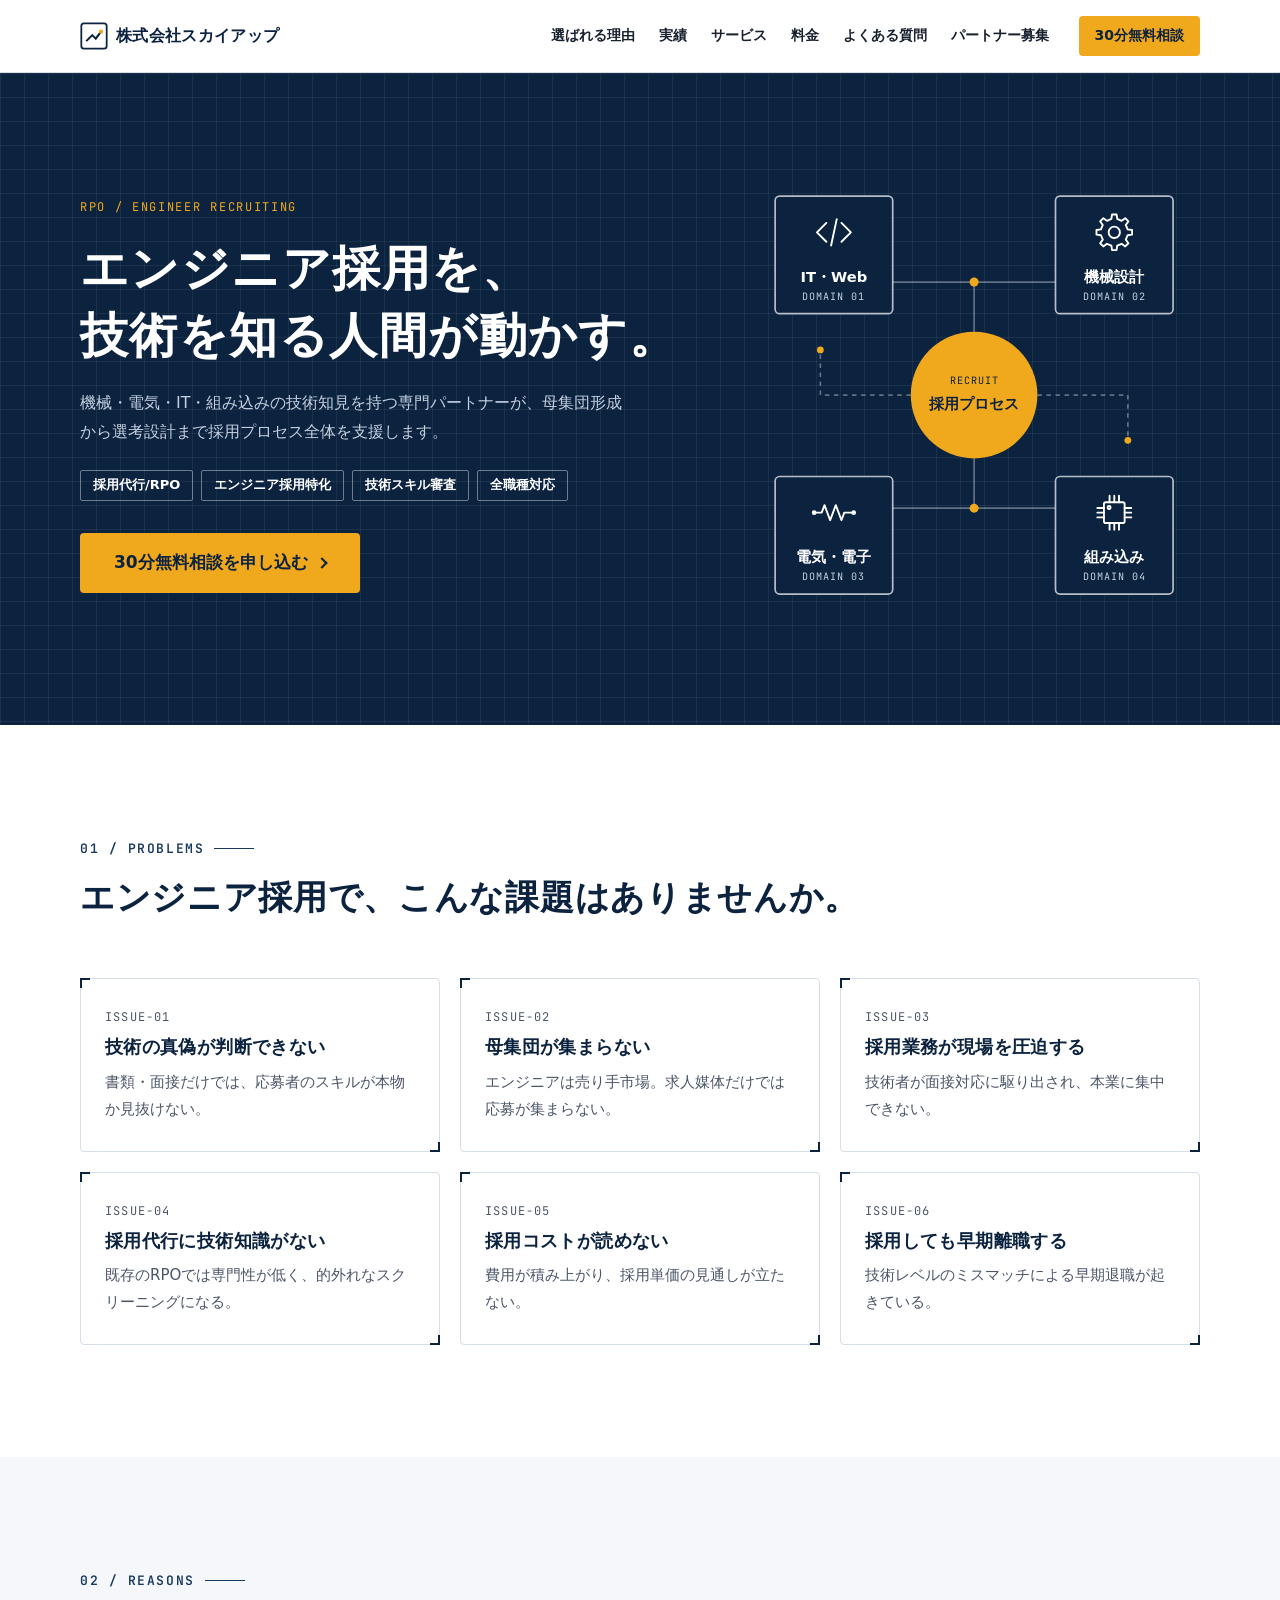
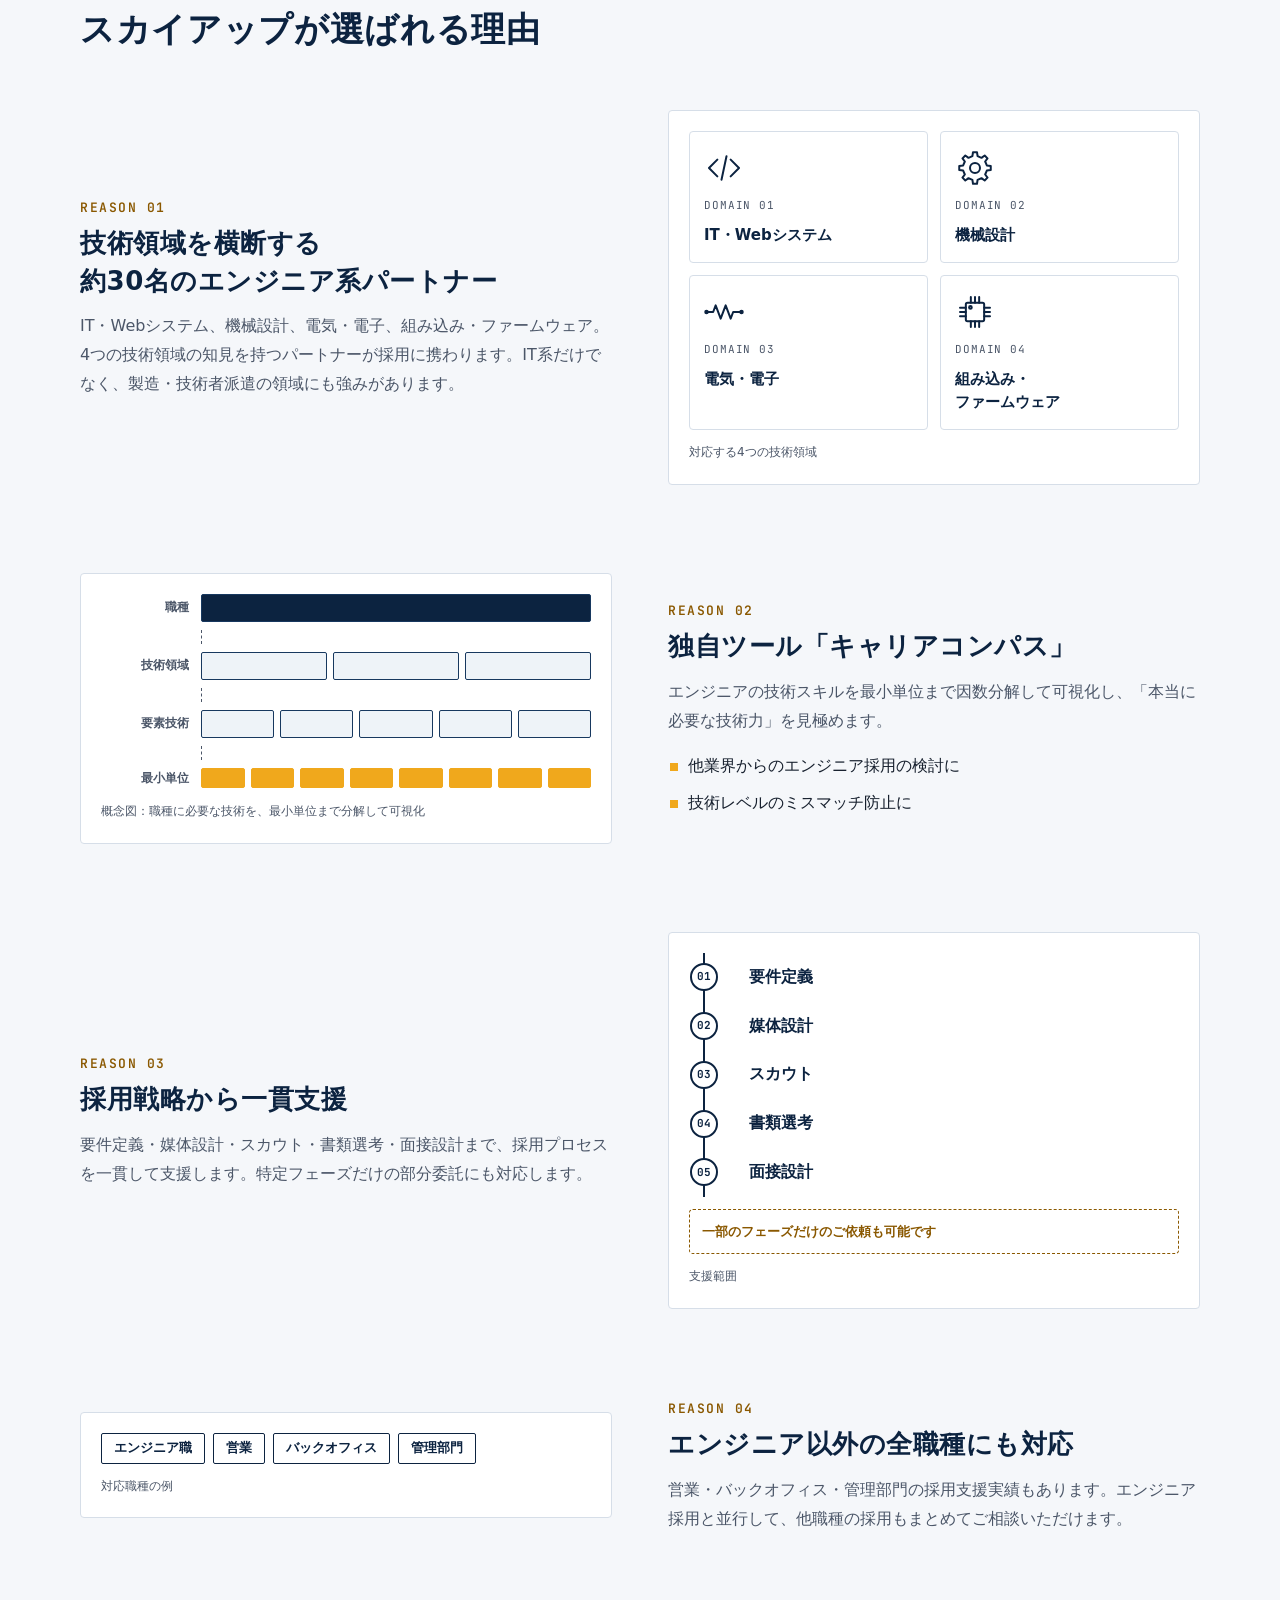
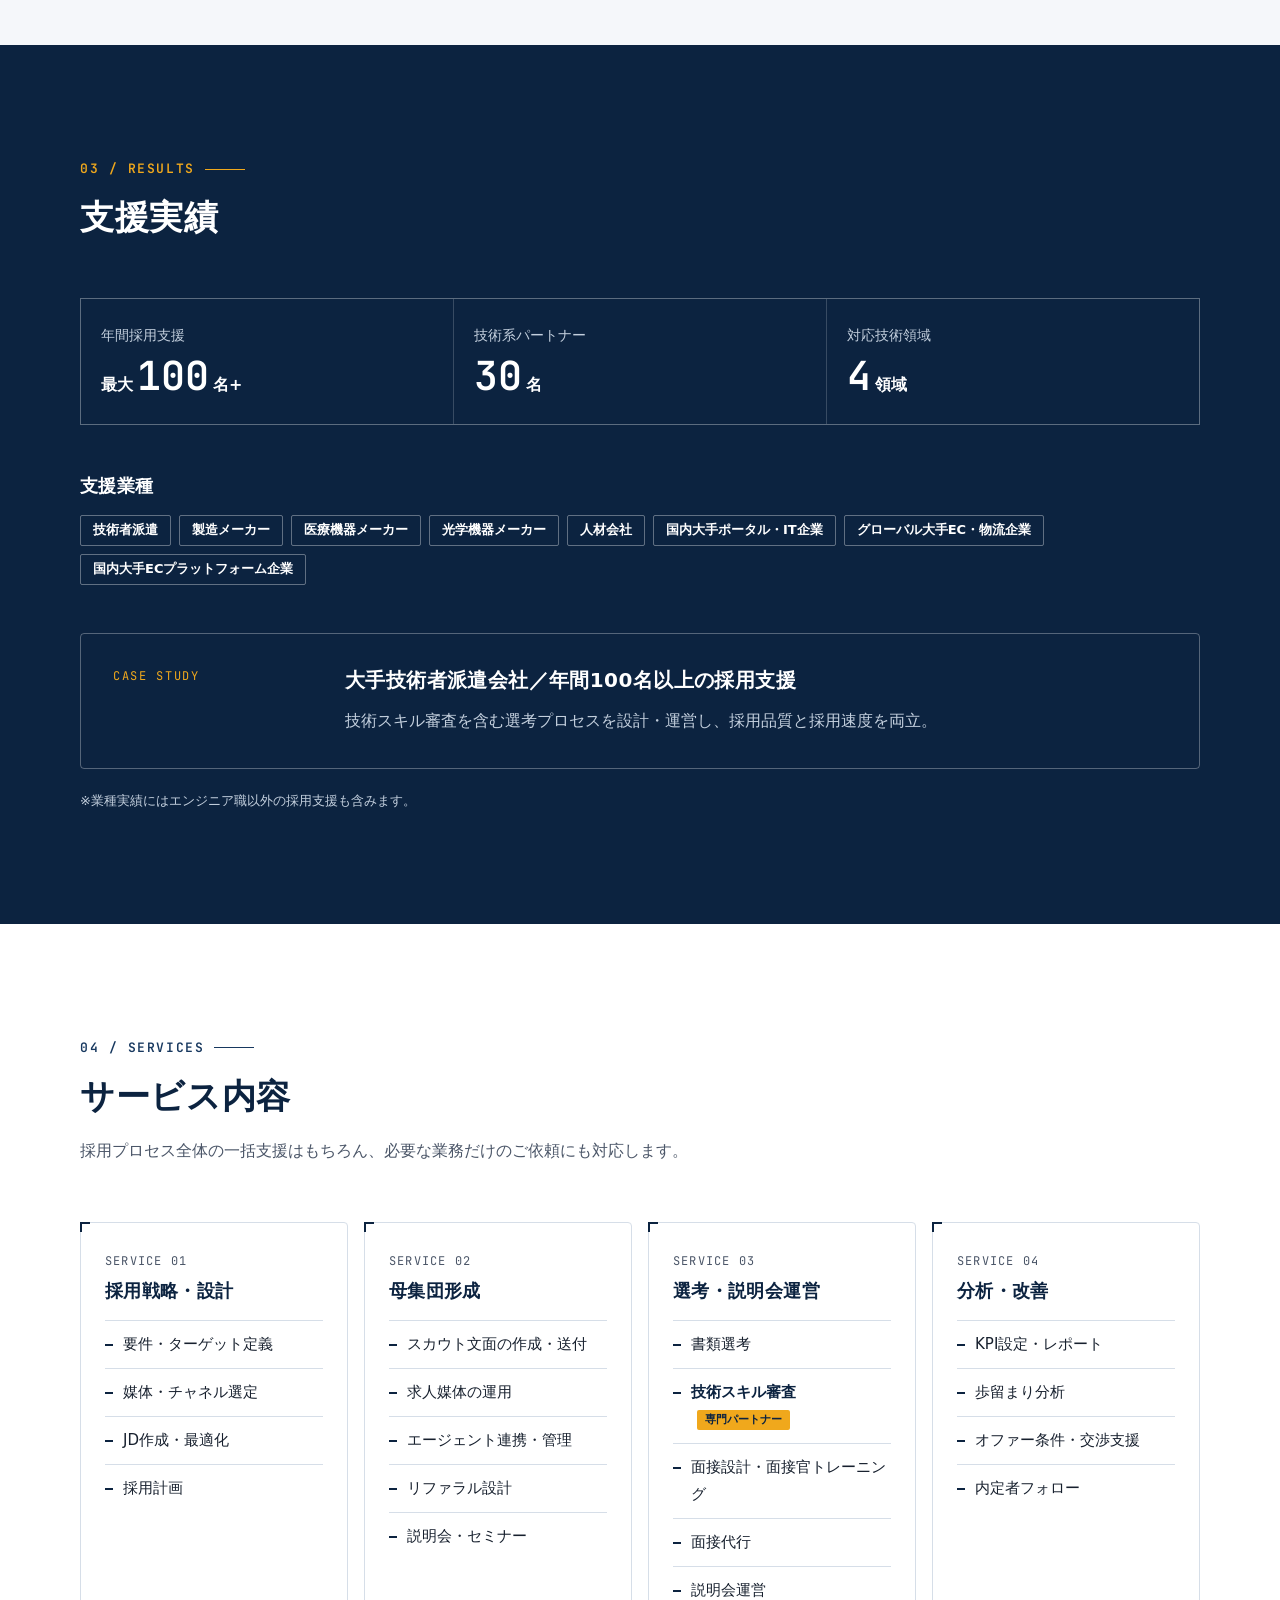
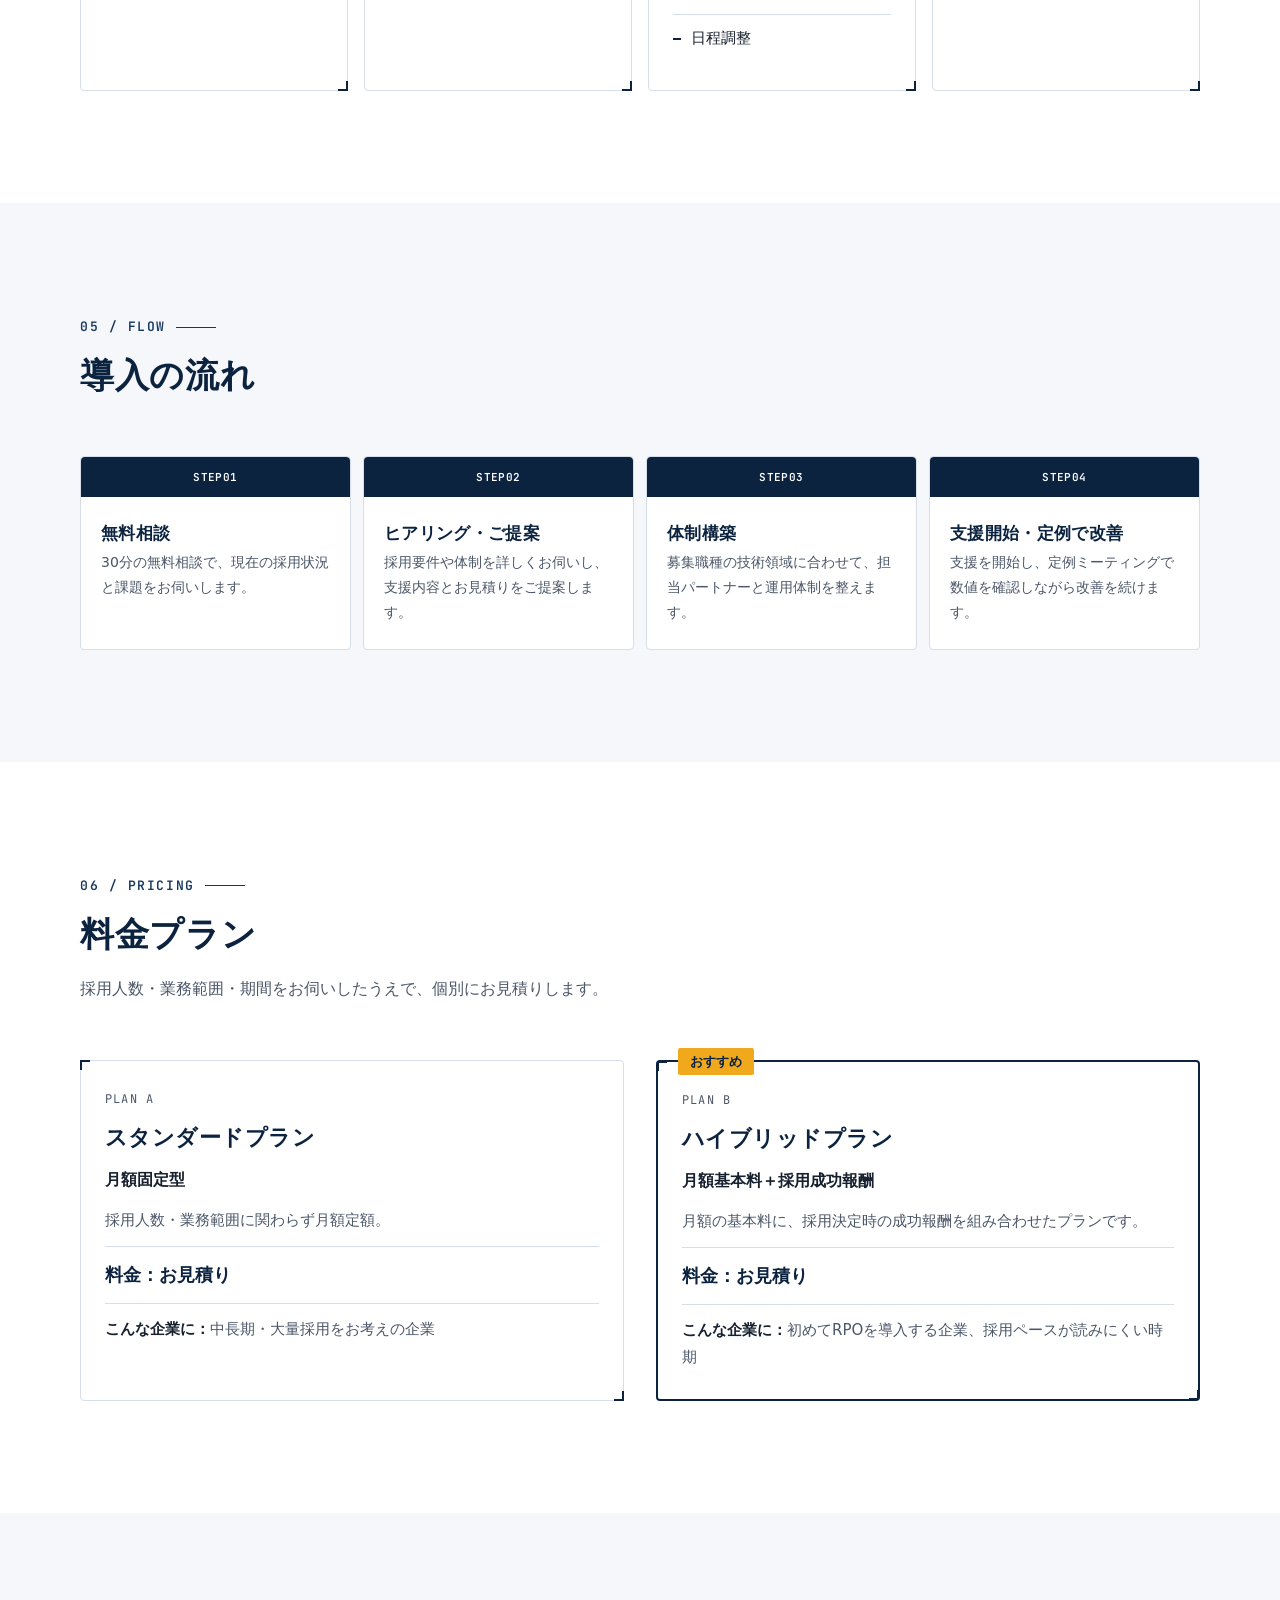
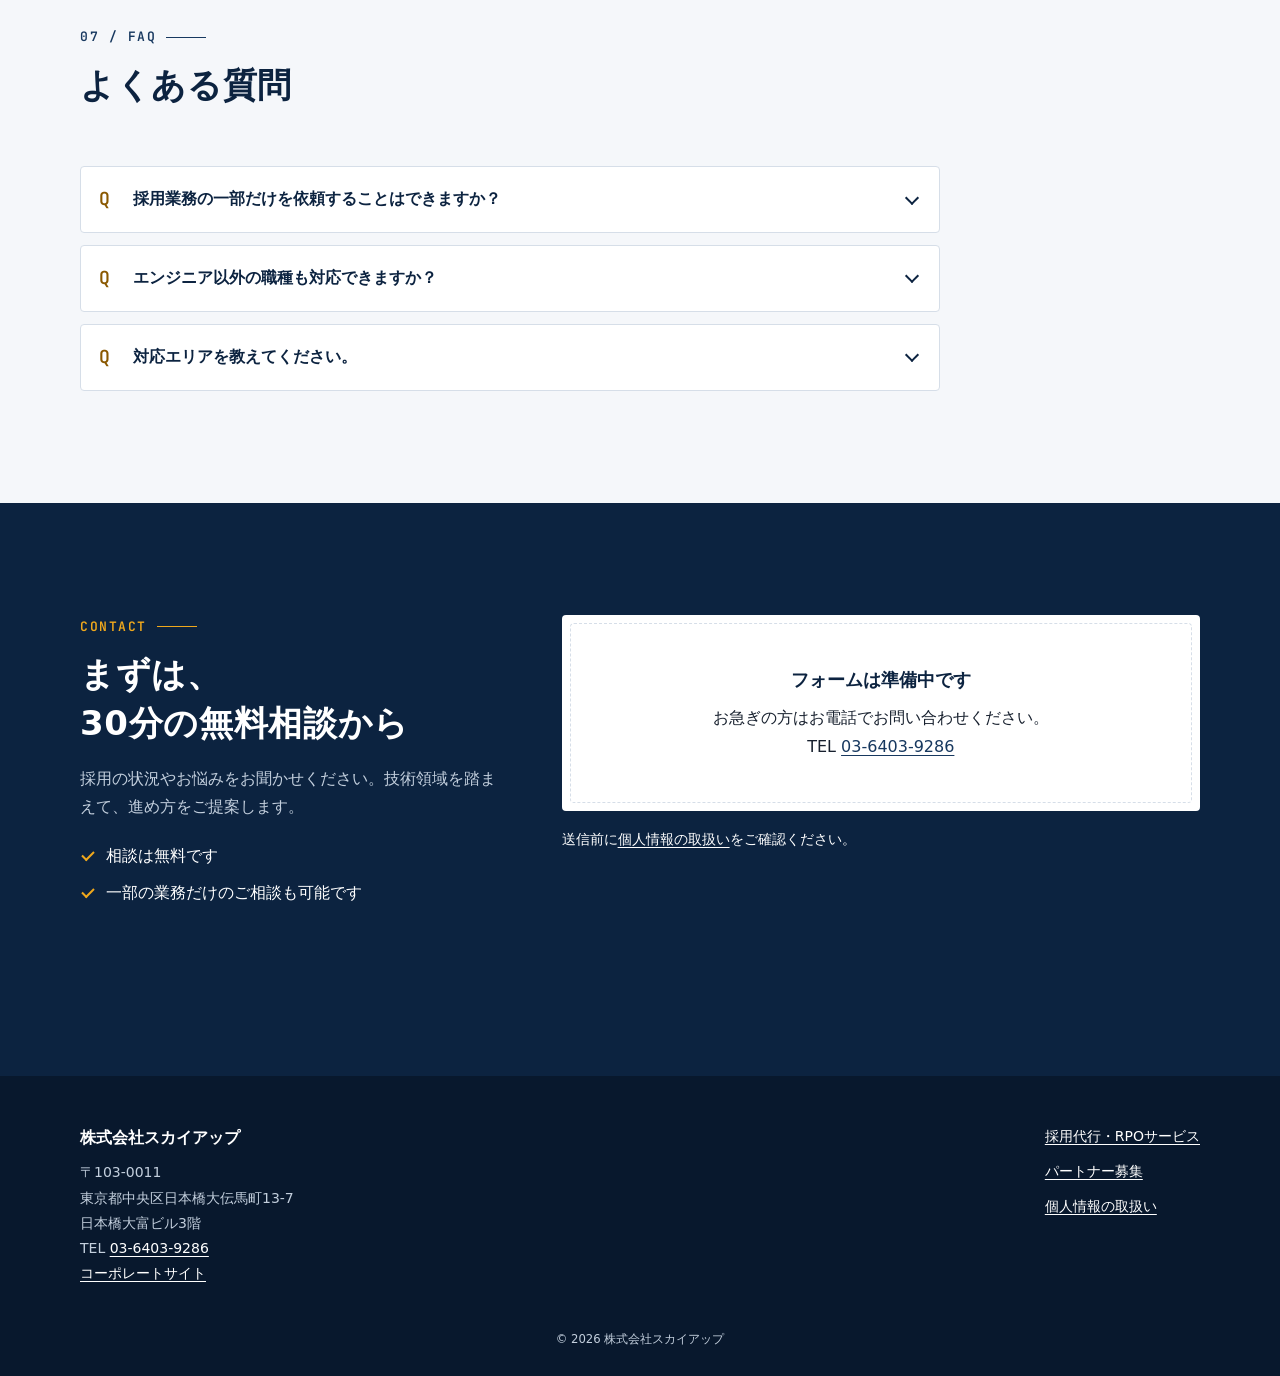
==== index.html @ 104afb06 "Apply revised FAQ and partner terms; hide project examples until approved Co-Authored-By: Claude Opu" ====
<!doctype html>
<html lang="ja">
<head>
  <meta charset="utf-8">
  <meta name="viewport" content="width=device-width, initial-scale=1">
  <title>エンジニア採用の採用代行・RPO｜株式会社スカイアップ</title>
  <meta name="description" content="機械・電気・IT・組み込みの技術知見を持つ専門パートナーが、母集団形成から選考設計まで採用プロセス全体を支援する採用代行（RPO）サービス。技術スキル審査に対応。30分の無料相談受付中。">
  <!-- TODO: 公開URL確定後、canonical と og:url / og:image のドメインを差し替え【要記入】 -->
  <link rel="canonical" href="https://lp.skyupinc.com/">
  <meta property="og:type" content="website">
  <meta property="og:locale" content="ja_JP">
  <meta property="og:site_name" content="株式会社スカイアップ">
  <meta property="og:title" content="エンジニア採用を、技術を知る人間が動かす。｜株式会社スカイアップ">
  <meta property="og:description" content="技術知見を持つ専門パートナーが、母集団形成から選考設計まで採用プロセス全体を支援します。">
  <meta property="og:url" content="https://lp.skyupinc.com/">
  <meta property="og:image" content="https://lp.skyupinc.com/assets/img/ogp.png"><!-- TODO: 仮画像。本番用OGP画像(1200×630)に差し替え -->
  <meta name="twitter:card" content="summary_large_image">
  <meta name="theme-color" content="#0c2340">
  <link rel="icon" href="assets/img/favicon.svg" type="image/svg+xml">
  <link rel="icon" href="assets/img/favicon-32.png" sizes="32x32" type="image/png">
  <link rel="apple-touch-icon" href="assets/img/apple-touch-icon.png">
  <!-- 外部フォントはこの1つのみ（英数字・数字表示用。日本語は端末標準フォント） -->
  <link rel="preconnect" href="https://fonts.googleapis.com">
  <link rel="preconnect" href="https://fonts.gstatic.com" crossorigin>
  <link rel="stylesheet" href="https://fonts.googleapis.com/css2?family=JetBrains+Mono:wght@400;600&display=swap">
  <link rel="stylesheet" href="assets/css/style.css">
  <script src="config.js" defer></script>
  <script src="assets/js/site.js" defer></script>
</head>
<body data-page="index">
  <a class="skip-link" href="#main">本文へスキップ</a>

  <!-- 技術4領域のアイコン定義（ページ内で <use href="#ic-xxx"> で再利用） -->
  <svg width="0" height="0" style="position:absolute" aria-hidden="true" focusable="false">
    <symbol id="ic-it" viewBox="0 0 48 48"><path d="M16 14 L6 24 L16 34 M32 14 L42 24 L32 34 M27 10 L21 38"/></symbol>
    <symbol id="ic-mech" viewBox="0 0 48 48"><path d="M38.2 20.9 L42.9 21.6 L42.9 26.4 L38.2 27.1 L36.2 31.8 L39.0 35.6 L35.6 39.0 L31.8 36.2 L27.1 38.2 L26.4 42.9 L21.6 42.9 L20.9 38.2 L16.2 36.2 L12.4 39.0 L9.0 35.6 L11.8 31.8 L9.8 27.1 L5.1 26.4 L5.1 21.6 L9.8 20.9 L11.8 16.2 L9.0 12.4 L12.4 9.0 L16.2 11.8 L20.9 9.8 L21.6 5.1 L26.4 5.1 L27.1 9.8 L31.8 11.8 L35.6 9.0 L39.0 12.4 L36.2 16.2Z"/><circle cx="24" cy="24" r="6"/></symbol>
    <symbol id="ic-elec" viewBox="0 0 48 48"><path d="M3 24 H11 L14 16 L20 32 L26 16 L32 32 L35 24 H45"/><circle cx="3" cy="24" r="1.5"/><circle cx="45" cy="24" r="1.5"/></symbol>
    <symbol id="ic-emb" viewBox="0 0 48 48"><rect x="13" y="13" width="22" height="22" rx="2"/><circle cx="18.5" cy="18.5" r="1.6"/><path d="M19 13 V6 M24 13 V6 M29 13 V6 M19 35 V42 M24 35 V42 M29 35 V42 M13 19 H6 M13 24 H6 M13 29 H6 M35 19 H42 M35 24 H42 M35 29 H42"/></symbol>
  </svg>

  <header class="site-header" id="site-header">
    <noscript><div class="header-inner"><a class="brand" href="index.html">株式会社スカイアップ</a></div></noscript>
  </header>

  <main id="main">

    <!-- ===================== 1. ファーストビュー ===================== -->
    <section class="hero" aria-labelledby="hero-title">
      <div class="container hero-inner">
        <div class="hero-body">
          <p class="hero-label">RPO / ENGINEER RECRUITING</p>
          <h1 class="hero-title" id="hero-title"><span class="kw">エンジニア採用を、</span><span class="kw">技術を知る人間が</span><span class="kw">動かす。</span></h1>
          <p class="hero-lead">機械・電気・IT・組み込みの技術知見を持つ専門パートナーが、母集団形成から選考設計まで採用プロセス全体を支援します。</p>
          <ul class="tags" aria-label="サービスの特徴">
            <li class="tag">採用代行/RPO</li>
            <li class="tag">エンジニア採用特化</li>
            <li class="tag">技術スキル審査</li>
            <li class="tag">全職種対応</li>
          </ul>
          <div class="hero-cta">
            <a class="btn btn-accent btn-lg btn-arrow" href="#contact" data-cta="hero">30分無料相談を申し込む</a>
          </div>
        </div>

        <div class="hero-visual">
          <svg viewBox="0 0 400 400" role="img" aria-labelledby="hero-dg-title">
            <title id="hero-dg-title">IT・Web、機械設計、電気・電子、組み込みの4つの技術領域が、中心の採用プロセスにつながる図</title>
            <!-- 配線 -->
            <path class="dg-trace" d="M200 144 V100 H128 M200 100 H272 M200 256 V300 H128 M200 300 H272"/>
            <path class="dg-trace" d="M144 200 H64 V160 M256 200 H336 V240" stroke-dasharray="4 4"/>
            <circle class="dg-via" cx="200" cy="100" r="4"/>
            <circle class="dg-via" cx="200" cy="300" r="4"/>
            <circle class="dg-via" cx="64" cy="160" r="3"/>
            <circle class="dg-via" cx="336" cy="240" r="3"/>
            <!-- 中央 -->
            <circle class="dg-core" cx="200" cy="200" r="56"/>
            <text class="dg-sub" x="200" y="190" text-anchor="middle" style="fill:#0c2340">RECRUIT</text>
            <text class="dg-core-text" x="200" y="212" text-anchor="middle">採用プロセス</text>
            <!-- 4領域 -->
            <g>
              <rect class="dg-node" x="24" y="24" width="104" height="104" rx="4"/>
              <use href="#ic-it" class="dg-icon" x="56" y="36" width="40" height="40"/>
              <text class="dg-label" x="76" y="100" text-anchor="middle">IT・Web</text>
              <text class="dg-sub" x="76" y="116" text-anchor="middle">DOMAIN 01</text>
            </g>
            <g>
              <rect class="dg-node" x="272" y="24" width="104" height="104" rx="4"/>
              <use href="#ic-mech" class="dg-icon" x="304" y="36" width="40" height="40"/>
              <text class="dg-label" x="324" y="100" text-anchor="middle">機械設計</text>
              <text class="dg-sub" x="324" y="116" text-anchor="middle">DOMAIN 02</text>
            </g>
            <g>
              <rect class="dg-node" x="24" y="272" width="104" height="104" rx="4"/>
              <use href="#ic-elec" class="dg-icon" x="56" y="284" width="40" height="40"/>
              <text class="dg-label" x="76" y="348" text-anchor="middle">電気・電子</text>
              <text class="dg-sub" x="76" y="364" text-anchor="middle">DOMAIN 03</text>
            </g>
            <g>
              <rect class="dg-node" x="272" y="272" width="104" height="104" rx="4"/>
              <use href="#ic-emb" class="dg-icon" x="304" y="284" width="40" height="40"/>
              <text class="dg-label" x="324" y="348" text-anchor="middle">組み込み</text>
              <text class="dg-sub" x="324" y="364" text-anchor="middle">DOMAIN 04</text>
            </g>
          </svg>
        </div>
      </div>
    </section>

    <!-- ===================== 2. 課題 ===================== -->
    <section class="section problems" id="problems" aria-labelledby="problems-title">
      <div class="container">
        <div class="section-head">
          <p class="eyebrow">01 / PROBLEMS</p>
          <h2 class="section-title" id="problems-title"><span class="kw">エンジニア採用で、</span><span class="kw">こんな課題はありませんか。</span></h2>
        </div>
        <ul class="grid" role="list">
          <li class="card problem-card">
            <span class="card-id">ISSUE-01</span>
            <h3 class="card-title">技術の真偽が判断できない</h3>
            <p class="card-text">書類・面接だけでは、応募者のスキルが本物か見抜けない。</p>
          </li>
          <li class="card problem-card">
            <span class="card-id">ISSUE-02</span>
            <h3 class="card-title">母集団が集まらない</h3>
            <p class="card-text">エンジニアは売り手市場。求人媒体だけでは応募が集まらない。</p>
          </li>
          <li class="card problem-card">
            <span class="card-id">ISSUE-03</span>
            <h3 class="card-title">採用業務が現場を圧迫する</h3>
            <p class="card-text">技術者が面接対応に駆り出され、本業に集中できない。</p>
          </li>
          <li class="card problem-card">
            <span class="card-id">ISSUE-04</span>
            <h3 class="card-title">採用代行に技術知識がない</h3>
            <p class="card-text">既存のRPOでは専門性が低く、的外れなスクリーニングになる。</p>
          </li>
          <li class="card problem-card">
            <span class="card-id">ISSUE-05</span>
            <h3 class="card-title">採用コストが読めない</h3>
            <p class="card-text">費用が積み上がり、採用単価の見通しが立たない。</p>
          </li>
          <li class="card problem-card">
            <span class="card-id">ISSUE-06</span>
            <h3 class="card-title">採用しても早期離職する</h3>
            <p class="card-text">技術レベルのミスマッチによる早期退職が起きている。</p>
          </li>
        </ul>
      </div>
    </section>

    <!-- ===================== 3. 選ばれる理由 ===================== -->
    <section class="section section-alt" id="reasons" aria-labelledby="reasons-title">
      <div class="container">
        <div class="section-head">
          <p class="eyebrow">02 / REASONS</p>
          <h2 class="section-title" id="reasons-title">スカイアップが選ばれる理由</h2>
        </div>

        <ol class="reasons-list">
          <!-- 理由1 -->
          <li class="reason">
            <div class="reason-body">
              <p class="reason-num">REASON 01</p>
              <h3 class="reason-title"><span class="kw">技術領域を横断する</span><span class="kw">約30名のエンジニア系パートナー</span></h3>
              <p class="reason-text">IT・Webシステム、機械設計、電気・電子、組み込み・ファームウェア。4つの技術領域の知見を持つパートナーが採用に携わります。IT系だけでなく、製造・技術者派遣の領域にも強みがあります。</p>
            </div>
            <figure class="reason-figure">
              <ul class="domains" role="list">
                <li class="domain"><svg aria-hidden="true"><use href="#ic-it" class="icon-stroke"/></svg><span class="domain-code">DOMAIN 01</span><span class="domain-name">IT・Webシステム</span></li>
                <li class="domain"><svg aria-hidden="true"><use href="#ic-mech" class="icon-stroke"/></svg><span class="domain-code">DOMAIN 02</span><span class="domain-name">機械設計</span></li>
                <li class="domain"><svg aria-hidden="true"><use href="#ic-elec" class="icon-stroke"/></svg><span class="domain-code">DOMAIN 03</span><span class="domain-name">電気・電子</span></li>
                <li class="domain"><svg aria-hidden="true"><use href="#ic-emb" class="icon-stroke"/></svg><span class="domain-code">DOMAIN 04</span><span class="domain-name">組み込み・<br>ファームウェア</span></li>
              </ul>
              <figcaption>対応する4つの技術領域</figcaption>
            </figure>
          </li>

          <!-- 理由2 -->
          <li class="reason">
            <div class="reason-body">
              <p class="reason-num">REASON 02</p>
              <h3 class="reason-title"><span class="kw">独自ツール</span><span class="kw">「キャリアコンパス」</span></h3>
              <p class="reason-text">エンジニアの技術スキルを最小単位まで因数分解して可視化し、「本当に必要な技術力」を見極めます。</p>
              <ul class="reason-points">
                <li>他業界からのエンジニア採用の検討に</li>
                <li>技術レベルのミスマッチ防止に</li>
              </ul>
            </div>
            <figure class="reason-figure">
              <!-- TODO: キャリアコンパスの実際の画面画像があれば、この概念図と差し替え（例: <img src="assets/img/career-compass.png" alt="キャリアコンパスの画面例" width="1200" height="800">）【要記入】 -->
              <div class="tree" aria-hidden="true">
                <div class="tree-row"><span class="tree-label">職種</span><span class="tree-nodes"><span class="tree-node"></span></span></div>
                <div class="tree-arrow"></div>
                <div class="tree-row"><span class="tree-label">技術領域</span><span class="tree-nodes"><span class="tree-node"></span><span class="tree-node"></span><span class="tree-node"></span></span></div>
                <div class="tree-arrow"></div>
                <div class="tree-row"><span class="tree-label">要素技術</span><span class="tree-nodes"><span class="tree-node"></span><span class="tree-node"></span><span class="tree-node"></span><span class="tree-node"></span><span class="tree-node"></span></span></div>
                <div class="tree-arrow"></div>
                <div class="tree-row"><span class="tree-label">最小単位</span><span class="tree-nodes"><span class="tree-node"></span><span class="tree-node"></span><span class="tree-node"></span><span class="tree-node"></span><span class="tree-node"></span><span class="tree-node"></span><span class="tree-node"></span><span class="tree-node"></span></span></div>
              </div>
              <figcaption>概念図：職種に必要な技術を、最小単位まで分解して可視化</figcaption>
            </figure>
          </li>

          <!-- 理由3 -->
          <li class="reason">
            <div class="reason-body">
              <p class="reason-num">REASON 03</p>
              <h3 class="reason-title">採用戦略から一貫支援</h3>
              <p class="reason-text">要件定義・媒体設計・スカウト・書類選考・面接設計まで、採用プロセスを一貫して支援します。特定フェーズだけの部分委託にも対応します。</p>
            </div>
            <figure class="reason-figure">
              <ol class="process">
                <li>要件定義</li>
                <li>媒体設計</li>
                <li>スカウト</li>
                <li>書類選考</li>
                <li>面接設計</li>
              </ol>
              <p class="process-note">一部のフェーズだけのご依頼も可能です</p>
              <figcaption>支援範囲</figcaption>
            </figure>
          </li>

          <!-- 理由4 -->
          <li class="reason">
            <div class="reason-body">
              <p class="reason-num">REASON 04</p>
              <h3 class="reason-title">エンジニア以外の全職種にも対応</h3>
              <p class="reason-text">営業・バックオフィス・管理部門の採用支援実績もあります。エンジニア採用と並行して、他職種の採用もまとめてご相談いただけます。</p>
            </div>
            <figure class="reason-figure">
              <ul class="tags" role="list" style="color:var(--color-primary)">
                <li class="tag">エンジニア職</li>
                <li class="tag">営業</li>
                <li class="tag">バックオフィス</li>
                <li class="tag">管理部門</li>
              </ul>
              <figcaption>対応職種の例</figcaption>
            </figure>
          </li>
        </ol>
      </div>
    </section>

    <!-- ===================== 4. 実績 ===================== -->
    <section class="section section-dark" id="results" aria-labelledby="results-title">
      <div class="container">
        <div class="section-head">
          <p class="eyebrow">03 / RESULTS</p>
          <h2 class="section-title" id="results-title">支援実績</h2>
        </div>

        <ul class="stats" role="list">
          <li class="stat">
            <p class="stat-label">年間採用支援</p>
            <p class="stat-value"><span class="stat-prefix">最大</span>100<small>名+</small></p>
          </li>
          <li class="stat">
            <p class="stat-label">技術系パートナー</p>
            <p class="stat-value">30<small>名</small></p>
          </li>
          <li class="stat">
            <p class="stat-label">対応技術領域</p>
            <p class="stat-value">4<small>領域</small></p>
          </li>
        </ul>

        <h3 class="results-sub">支援業種</h3>
        <ul class="tags industries" role="list">
          <li class="tag">技術者派遣</li>
          <li class="tag">製造メーカー</li>
          <li class="tag">医療機器メーカー</li>
          <li class="tag">光学機器メーカー</li>
          <li class="tag">人材会社</li>
          <li class="tag">国内大手ポータル・IT企業</li>
          <li class="tag">グローバル大手EC・物流企業</li>
          <li class="tag">国内大手ECプラットフォーム企業</li>
        </ul>

        <article class="case">
          <p class="case-label">CASE STUDY</p>
          <h3 class="case-title">大手技術者派遣会社／年間100名以上の採用支援</h3>
          <p class="case-text">技術スキル審査を含む選考プロセスを設計・運営し、採用品質と採用速度を両立。</p>
        </article>

        <p class="note">※業種実績にはエンジニア職以外の採用支援も含みます。</p>
      </div>
    </section>

    <!-- ===================== 5. サービス内容 ===================== -->
    <section class="section services" id="services" aria-labelledby="services-title">
      <div class="container">
        <div class="section-head">
          <p class="eyebrow">04 / SERVICES</p>
          <h2 class="section-title" id="services-title">サービス内容</h2>
          <p class="section-lead">採用プロセス全体の一括支援はもちろん、必要な業務だけのご依頼にも対応します。</p>
        </div>
        <ul class="grid" role="list">
          <li class="card service-card">
            <span class="card-id">SERVICE 01</span>
            <h3 class="card-title">採用戦略・設計</h3>
            <ul class="service-list">
              <li>要件・ターゲット定義</li>
              <li>媒体・チャネル選定</li>
              <li>JD作成・最適化</li>
              <li>採用計画</li>
            </ul>
          </li>
          <li class="card service-card">
            <span class="card-id">SERVICE 02</span>
            <h3 class="card-title">母集団形成</h3>
            <ul class="service-list">
              <li>スカウト文面の作成・送付</li>
              <li>求人媒体の運用</li>
              <li>エージェント連携・管理</li>
              <li>リファラル設計</li>
              <li>説明会・セミナー</li>
            </ul>
          </li>
          <li class="card service-card">
            <span class="card-id">SERVICE 03</span>
            <h3 class="card-title">選考・説明会運営</h3>
            <ul class="service-list">
              <li>書類選考</li>
              <li class="is-key">技術スキル審査<span class="badge">専門パートナー</span></li>
              <li>面接設計・面接官トレーニング</li>
              <li>面接代行</li>
              <li>説明会運営</li>
              <li>日程調整</li>
            </ul>
          </li>
          <li class="card service-card">
            <span class="card-id">SERVICE 04</span>
            <h3 class="card-title">分析・改善</h3>
            <ul class="service-list">
              <li>KPI設定・レポート</li>
              <li>歩留まり分析</li>
              <li>オファー条件・交渉支援</li>
              <li>内定者フォロー</li>
            </ul>
          </li>
        </ul>
      </div>
    </section>

    <!-- ===================== 6. 導入の流れ ===================== -->
    <section class="section section-alt" id="flow" aria-labelledby="flow-title">
      <div class="container">
        <div class="section-head">
          <p class="eyebrow">05 / FLOW</p>
          <h2 class="section-title" id="flow-title">導入の流れ</h2>
        </div>
        <ol class="steps">
          <li class="step">
            <h3 class="step-title">無料相談</h3>
            <p class="step-text">30分の無料相談で、現在の採用状況と課題をお伺いします。</p>
            <!-- TODO: 相談の実施方法（オンライン/対面）を明記するか検討【要記入】 -->
          </li>
          <li class="step">
            <h3 class="step-title">ヒアリング・ご提案</h3>
            <p class="step-text">採用要件や体制を詳しくお伺いし、支援内容とお見積りをご提案します。</p>
          </li>
          <li class="step">
            <h3 class="step-title">体制構築</h3>
            <p class="step-text">募集職種の技術領域に合わせて、担当パートナーと運用体制を整えます。</p>
          </li>
          <li class="step">
            <h3 class="step-title">支援開始・定例で改善</h3>
            <p class="step-text">支援を開始し、定例ミーティングで数値を確認しながら改善を続けます。</p>
          </li>
        </ol>
      </div>
    </section>

    <!-- ===================== 7. 料金 ===================== -->
    <section class="section" id="pricing" aria-labelledby="pricing-title">
      <div class="container">
        <div class="section-head">
          <p class="eyebrow">06 / PRICING</p>
          <h2 class="section-title" id="pricing-title">料金プラン</h2>
          <p class="section-lead">採用人数・業務範囲・期間をお伺いしたうえで、個別にお見積りします。</p>
        </div>
        <div class="plans">
          <article class="card plan">
            <p class="plan-type">PLAN A</p>
            <h3 class="plan-name">スタンダードプラン</h3>
            <p class="plan-model">月額固定型</p>
            <p class="plan-for">採用人数・業務範囲に関わらず月額定額。</p>
            <p class="plan-price">料金：お見積り</p>
            <p class="plan-for"><strong>こんな企業に：</strong>中長期・大量採用をお考えの企業</p>
          </article>
          <article class="card plan is-recommended">
            <span class="plan-badge">おすすめ</span>
            <p class="plan-type">PLAN B</p>
            <h3 class="plan-name">ハイブリッドプラン</h3>
            <p class="plan-model">月額基本料＋採用成功報酬</p>
            <p class="plan-for">月額の基本料に、採用決定時の成功報酬を組み合わせたプランです。</p>
            <p class="plan-price">料金：お見積り</p>
            <p class="plan-for"><strong>こんな企業に：</strong>初めてRPOを導入する企業、採用ペースが読みにくい時期</p>
          </article>
        </div>
      </div>
    </section>

    <!-- ===================== 8. よくある質問 ===================== -->
    <section class="section section-alt" id="faq" aria-labelledby="faq-title">
      <div class="container">
        <div class="section-head">
          <p class="eyebrow">07 / FAQ</p>
          <h2 class="section-title" id="faq-title">よくある質問</h2>
        </div>
        <div class="faq-list">
          <details class="faq-item">
            <summary>採用業務の一部だけを依頼することはできますか？</summary>
            <div class="faq-answer"><p>はい、可能です。採用戦略の設計から実行までの一括支援に加え、スカウト業務のみ、面接代行のみといった特定工程だけのご依頼にも対応しています。</p></div>
          </details>
          <details class="faq-item">
            <summary>エンジニア以外の職種も対応できますか？</summary>
            <div class="faq-answer"><p>はい、対応しています。エンジニア採用を強みとしていますが、営業・バックオフィス・管理部門など幅広い職種の採用支援実績があります。</p></div>
          </details>
          <details class="faq-item">
            <summary>対応エリアを教えてください。</summary>
            <div class="faq-answer"><p>オンラインでの対応が基本です。面接代行や会社説明会運営などは対面での実施もご相談いただけます。対面の場合、交通費は実費を別途ご請求します。遠方・地方での開催は、移動日程を含めて個別にご相談ください。</p></div>
          </details>
          <!-- 未決定のため非表示（決まったら追加）：最低契約期間／相談から支援開始までの期間／秘密保持契約（NDA）／無料相談の形式 -->
        </div>
      </div>
    </section>

    <!-- ===================== 9. 最後のCTA・申込フォーム ===================== -->
    <section class="section section-dark cta-section" id="contact" aria-labelledby="contact-title">
      <div class="container cta-inner">
        <div class="section-head">
          <p class="eyebrow">CONTACT</p>
          <h2 class="section-title" id="contact-title"><span class="kw">まずは、</span><span class="kw">30分の無料相談から</span></h2>
          <p class="section-lead">採用の状況やお悩みをお聞かせください。技術領域を踏まえて、進め方をご提案します。</p>
          <ul class="cta-points">
            <li>相談は無料です</li>
            <li>一部の業務だけのご相談も可能です</li>
          </ul>
        </div>
        <div>
          <div class="form-wrap" data-form="consultation" data-form-title="30分無料相談 申込フォーム">
            <noscript><p class="form-pending">フォームの表示にはJavaScriptを有効にしてください。</p></noscript>
          </div>
          <p class="form-privacy">送信前に<a href="privacy.html">個人情報の取扱い</a>をご確認ください。</p>
        </div>
      </div>
    </section>
  </main>

  <div class="sticky-cta" data-hide-near="#contact">
    <a class="btn btn-accent btn-arrow" href="#contact" data-cta="sticky">30分無料相談を申し込む</a>
  </div>

  <footer class="site-footer" id="site-footer">
    <noscript><div class="container"><p>株式会社スカイアップ</p><p><a href="privacy.html">個人情報の取扱い</a></p></div></noscript>
  </footer>
</body>
</html>
---- assets/css/style.css ----
@charset "UTF-8";
/* =========================================================
   株式会社スカイアップ LP 共通スタイル
   - 色はすべて :root の変数で管理（ブランドカラー確定後はここだけ差し替え）
   - モバイルファースト（min-width で PC 向けを上書き）
   ========================================================= */

/* ---------- 1. デザイントークン ---------- */
:root {
  /* ▼ ブランドカラー（仮）: ここを差し替える */
  --color-primary: #0c2340;        /* メイン（紺） */
  --color-primary-700: #17385f;    /* メインの明るめ */
  --color-primary-050: #eef3f8;    /* メインのごく薄い背景 */
  --color-accent: #f0a81c;         /* アクセント（CTA・強調） */
  --color-accent-hover: #ffbd3d;
  --color-on-accent: #0c2340;      /* アクセント上の文字色 */
  --color-accent-ink: #8a5800;     /* 白背景上でアクセント色の文字を使う場合 */

  /* ▼ ニュートラル */
  --color-bg: #ffffff;
  --color-bg-alt: #f5f7fa;
  --color-text: #17202e;
  --color-text-muted: #4b5668;
  --color-line: #d6dee8;
  --color-on-primary: #ffffff;
  --color-on-primary-muted: #c3cfdd;
  --color-grid: rgba(255, 255, 255, 0.06); /* 紺背景の方眼 */
  --color-grid-light: rgba(12, 35, 64, 0.05);

  /* ▼ 文字 */
  --font-sans: "Hiragino Sans", "Hiragino Kaku Gothic ProN", "Noto Sans JP", "Yu Gothic UI", "Yu Gothic", Meiryo, system-ui, sans-serif;
  --font-mono: "JetBrains Mono", ui-monospace, SFMono-Regular, Menlo, Consolas, monospace;

  /* ▼ 寸法 */
  --container: 1120px;
  --gutter: 20px;
  --radius: 4px;
  --header-h: 60px;
  --section-y: 72px;
}

/* ---------- 2. ベース ---------- */
*, *::before, *::after { box-sizing: border-box; }
html { -webkit-text-size-adjust: 100%; scroll-behavior: smooth; scroll-padding-top: calc(var(--header-h) + 12px); }
@media (prefers-reduced-motion: reduce) { html { scroll-behavior: auto; } }
body {
  margin: 0;
  background: var(--color-bg);
  color: var(--color-text);
  font-family: var(--font-sans);
  font-size: 16px;
  line-height: 1.8;
  overflow-wrap: anywhere;
  word-break: normal;
  line-break: strict;
}
img, svg, iframe { max-width: 100%; }
img { height: auto; display: block; }
h1, h2, h3, h4 { margin: 0; line-height: 1.45; font-feature-settings: "palt"; letter-spacing: 0.02em; }
p { margin: 0; }
ul, ol { margin: 0; padding: 0; }
figure { margin: 0; }
a { color: var(--color-primary-700); text-underline-offset: 3px; }
a:hover { text-decoration-thickness: 2px; }
:focus-visible { outline: 3px solid var(--color-accent); outline-offset: 2px; }
address { font-style: normal; }
.sr-only {
  position: absolute; width: 1px; height: 1px; padding: 0; margin: -1px;
  overflow: hidden; clip: rect(0 0 0 0); white-space: nowrap; border: 0;
}
.skip-link {
  position: absolute; left: 8px; top: -60px; z-index: 100;
  background: var(--color-accent); color: var(--color-on-accent);
  padding: 8px 14px; font-weight: 700; border-radius: var(--radius);
}
.skip-link:focus { top: 8px; }
/* 日本語の改行位置を整える: 塊ごとに折り返す */
.kw { display: inline-block; }
.mono { font-family: var(--font-mono); }
.only-pc { display: none; }

.container { width: 100%; max-width: calc(var(--container) + var(--gutter) * 2); margin: 0 auto; padding: 0 var(--gutter); }
.section { padding: var(--section-y) 0; }
.section-alt { background: var(--color-bg-alt); }
.section-dark { background: var(--color-primary); color: var(--color-on-primary); }

/* ---------- 3. ボタン ---------- */
.btn {
  display: inline-flex; align-items: center; justify-content: center; gap: 10px;
  min-height: 48px; padding: 12px 24px;
  border: 2px solid transparent; border-radius: var(--radius);
  font-weight: 700; font-size: 1rem; line-height: 1.4; text-decoration: none; text-align: center;
  transition: background-color .15s, transform .15s;
}
.btn-accent { background: var(--color-accent); color: var(--color-on-accent); }
.btn-accent:hover { background: var(--color-accent-hover); }
.btn-ghost { border-color: currentColor; color: inherit; }
.btn-lg { min-height: 60px; padding: 16px 32px; font-size: 1.0625rem; width: 100%; max-width: 420px; }
.btn-sm { min-height: 40px; padding: 8px 14px; font-size: .875rem; }
.btn-arrow::after { content: ""; width: 8px; height: 8px; border-top: 2px solid currentColor; border-right: 2px solid currentColor; transform: rotate(45deg); }

/* ---------- 4. ヘッダー ---------- */
.site-header {
  position: sticky; top: 0; z-index: 50;
  min-height: var(--header-h);
  background: rgba(255, 255, 255, .97);
  border-bottom: 1px solid var(--color-line);
}
.header-inner {
  max-width: calc(var(--container) + var(--gutter) * 2); margin: 0 auto;
  height: var(--header-h); padding: 0 var(--gutter);
  display: flex; align-items: center; gap: 12px;
}
.brand { display: flex; align-items: center; gap: 8px; color: var(--color-primary); text-decoration: none; font-weight: 700; margin-right: auto; }
.brand-mark { width: 28px; height: 28px; flex: none; }
.brand-text { font-size: .875rem; letter-spacing: .02em; white-space: nowrap; }
.header-cta { white-space: nowrap; }
.menu-btn {
  width: 44px; height: 44px; margin-right: -8px; padding: 0; flex: none;
  background: none; border: 0; color: var(--color-primary); cursor: pointer;
  display: grid; place-items: center;
}
.menu-bars, .menu-bars::before, .menu-bars::after {
  display: block; width: 22px; height: 2px; background: currentColor; position: relative; transition: transform .2s, background-color .2s;
}
.menu-bars::before, .menu-bars::after { content: ""; position: absolute; left: 0; }
.menu-bars::before { top: -7px; }
.menu-bars::after { top: 7px; }
.is-open .menu-bars { background: transparent; }
.is-open .menu-bars::before { transform: translateY(7px) rotate(45deg); }
.is-open .menu-bars::after { transform: translateY(-7px) rotate(-45deg); }
.gnav {
  display: none;
  position: absolute; left: 0; right: 0; top: var(--header-h);
  background: var(--color-bg); border-bottom: 1px solid var(--color-line);
  box-shadow: 0 12px 24px rgba(12, 35, 64, .08);
}
.is-open .gnav { display: block; }
.gnav ul { list-style: none; padding: 8px var(--gutter) 16px; }
.gnav a {
  display: block; padding: 14px 4px; border-bottom: 1px solid var(--color-line);
  color: var(--color-text); text-decoration: none; font-weight: 700;
}

/* ---------- 5. 見出し・共通パーツ ---------- */
.section-head { margin-bottom: 40px; }
.eyebrow {
  display: flex; align-items: center; gap: 10px;
  font-family: var(--font-mono); font-size: .8125rem; font-weight: 600; letter-spacing: .12em;
  color: var(--color-primary-700); margin-bottom: 12px;
}
.eyebrow::after { content: ""; flex: 0 0 40px; height: 1px; background: currentColor; }
.section-dark .eyebrow { color: var(--color-accent); }
.section-title { font-size: clamp(1.5rem, 1.1rem + 1.8vw, 2.125rem); color: var(--color-primary); }
.section-dark .section-title { color: var(--color-on-primary); }
.section-lead { margin-top: 16px; color: var(--color-text-muted); max-width: 46em; }
.section-dark .section-lead { color: var(--color-on-primary-muted); }
.note { margin-top: 20px; font-size: .8125rem; color: var(--color-text-muted); }
.todo { /* 【要記入】の目印。公開前にすべて差し替えること */
  display: inline; background: #fff4d6; color: #6b4500; padding: 0 .25em; border-radius: 2px; font-weight: 700;
}
.section-dark .todo { background: #4a3a10; color: #ffe2a3; }

/* 図面風のコーナーマーク付きカード */
.card {
  position: relative; background: var(--color-bg);
  border: 1px solid var(--color-line); border-radius: var(--radius);
  padding: 24px 20px;
}
.card::before, .card::after {
  content: ""; position: absolute; width: 10px; height: 10px; border-color: var(--color-primary); border-style: solid;
}
.card::before { top: -1px; left: -1px; border-width: 2px 0 0 2px; }
.card::after { bottom: -1px; right: -1px; border-width: 0 2px 2px 0; }
.card-title { font-size: 1.125rem; color: var(--color-primary); }
.card-text { margin-top: 8px; color: var(--color-text-muted); font-size: .9375rem; }
.card-id { font-family: var(--font-mono); font-size: .75rem; color: var(--color-text-muted); letter-spacing: .1em; margin-bottom: 6px; display: block; }

.grid { display: grid; gap: 16px; list-style: none; }

/* 画像差し替え枠 */
.ph-frame {
  display: grid; place-items: center; text-align: center;
  aspect-ratio: 3 / 2; width: 100%;
  border: 1px dashed #9aa8ba; border-radius: var(--radius);
  background:
    linear-gradient(var(--color-grid-light) 1px, transparent 1px) 0 0 / 16px 16px,
    linear-gradient(90deg, var(--color-grid-light) 1px, transparent 1px) 0 0 / 16px 16px,
    var(--color-primary-050);
  color: var(--color-text-muted); font-size: .8125rem; padding: 16px;
}
.ph-frame .mono { display: block; font-size: .75rem; letter-spacing: .08em; }

/* タグ */
.tags { display: flex; flex-wrap: wrap; gap: 8px; list-style: none; }
.tag {
  display: inline-block; padding: 4px 12px; border: 1px solid currentColor; border-radius: 2px;
  font-size: .8125rem; font-weight: 700; line-height: 1.6;
}

/* ---------- 6. ヒーロー ---------- */
.hero {
  position: relative; overflow: hidden;
  background:
    linear-gradient(var(--color-grid) 1px, transparent 1px) 0 0 / 24px 24px,
    linear-gradient(90deg, var(--color-grid) 1px, transparent 1px) 0 0 / 24px 24px,
    var(--color-primary);
  color: var(--color-on-primary);
  padding: 48px 0 56px;
}
.hero-inner { display: grid; gap: 32px; align-items: center; }
.hero-label { font-family: var(--font-mono); font-size: .75rem; letter-spacing: .14em; color: var(--color-accent); margin-bottom: 16px; }
.hero-title { font-size: clamp(1.75rem, 1.1rem + 3.4vw, 3rem); line-height: 1.4; letter-spacing: .03em; }
.hero-lead { margin-top: 20px; color: var(--color-on-primary-muted); font-size: 1rem; max-width: 34em; }
.hero .tags { margin-top: 24px; color: var(--color-on-primary); }
.hero .tag { border-color: rgba(255, 255, 255, .4); font-weight: 600; }
.hero-cta { margin-top: 32px; display: flex; flex-direction: column; gap: 10px; }
.hero-cta-note { font-size: .8125rem; color: var(--color-on-primary-muted); }
.hero-visual { max-width: 420px; width: 100%; margin: 0 auto; }
.hero-visual svg { display: block; width: 100%; height: auto; }

/* 回路図風ダイアグラム */
.dg-trace { fill: none; stroke: rgba(255, 255, 255, .35); stroke-width: 1.5; }
.dg-via { fill: var(--color-accent); }
.dg-node { fill: var(--color-primary); stroke: rgba(255, 255, 255, .7); stroke-width: 1.5; }
.dg-core { fill: var(--color-accent); }
.dg-icon { fill: none; stroke: #fff; stroke-width: 2; stroke-linecap: round; stroke-linejoin: round; }
.dg-label { fill: #fff; font-family: var(--font-sans); font-size: 13px; font-weight: 700; }
.dg-sub { fill: var(--color-on-primary-muted); font-family: var(--font-mono); font-size: 9px; letter-spacing: .1em; }
.dg-core-text { fill: var(--color-on-accent); font-family: var(--font-sans); font-size: 13px; font-weight: 700; }

/* ---------- 7. 課題 ---------- */
.problems .grid { grid-template-columns: 1fr; }
.problem-card .card-title { display: flex; gap: 10px; align-items: baseline; }

/* ---------- 8. 選ばれる理由 ---------- */
.reasons-list { display: grid; gap: 56px; counter-reset: reason; list-style: none; }
.reason { display: grid; gap: 24px; align-items: center; }
.reason-num { font-family: var(--font-mono); font-size: .8125rem; font-weight: 600; letter-spacing: .12em; color: var(--color-accent-ink); }
.reason-title { margin-top: 6px; font-size: clamp(1.25rem, 1.05rem + .9vw, 1.625rem); color: var(--color-primary); }
.reason-text { margin-top: 12px; color: var(--color-text-muted); }
.reason-points { margin-top: 16px; list-style: none; display: grid; gap: 8px; }
.reason-points li { position: relative; padding-left: 20px; }
.reason-points li::before { content: ""; position: absolute; left: 2px; top: .7em; width: 8px; height: 8px; background: var(--color-accent); }
.reason-figure { background: var(--color-bg); border: 1px solid var(--color-line); border-radius: var(--radius); padding: 20px; }
.reason-figure figcaption { margin-top: 12px; font-size: .75rem; color: var(--color-text-muted); }

/* 4領域グリッド */
.domains { display: grid; grid-template-columns: repeat(2, 1fr); gap: 12px; list-style: none; }
.domain {
  display: flex; flex-direction: column; align-items: flex-start; gap: 8px;
  padding: 16px 14px; border: 1px solid var(--color-line); border-radius: var(--radius); background: var(--color-bg);
}
.domain svg { width: 40px; height: 40px; color: var(--color-primary); }
.domain-name { font-weight: 700; color: var(--color-primary); line-height: 1.5; font-size: .9375rem; }
.domain-code { font-family: var(--font-mono); font-size: .6875rem; color: var(--color-text-muted); letter-spacing: .08em; }
.icon-stroke { fill: none; stroke: currentColor; stroke-width: 2.4; stroke-linecap: round; stroke-linejoin: round; }

/* 因数分解の概念図 */
.tree { display: grid; gap: 8px; }
.tree-row { display: grid; grid-template-columns: 88px 1fr; align-items: center; gap: 12px; }
.tree-label { font-size: .75rem; font-weight: 700; color: var(--color-text-muted); text-align: right; }
.tree-nodes { display: flex; gap: 6px; }
.tree-node { flex: 1; height: 28px; border: 1px solid var(--color-primary-700); border-radius: 2px; background: var(--color-primary-050); }
.tree-row:first-child .tree-node { background: var(--color-primary); }
.tree-row:last-child .tree-node { background: var(--color-accent); border-color: var(--color-accent); height: 20px; }
.tree-arrow { margin-left: 100px; height: 14px; border-left: 1px dashed var(--color-text-muted); }

/* 工程フロー */
.process { list-style: none; display: grid; gap: 0; counter-reset: p; }
.process li {
  position: relative; padding: 10px 12px 10px 44px; font-weight: 700; color: var(--color-primary);
  border-left: 2px solid var(--color-primary); margin-left: 14px;
}
.process li::before {
  counter-increment: p; content: counter(p, decimal-leading-zero);
  position: absolute; left: -15px; top: 50%; transform: translateY(-50%);
  width: 28px; height: 28px; display: grid; place-items: center;
  background: var(--color-bg); border: 2px solid var(--color-primary); border-radius: 50%;
  font-family: var(--font-mono); font-size: .6875rem;
}
.process-note { margin-top: 12px; padding: 10px 12px; border: 1px dashed var(--color-accent-ink); color: var(--color-accent-ink); font-size: .8125rem; font-weight: 700; border-radius: var(--radius); }

/* ---------- 9. 実績 ---------- */
.stats { display: grid; gap: 1px; background: rgba(255, 255, 255, .18); border: 1px solid rgba(255, 255, 255, .18); list-style: none; }
.stat { background: var(--color-primary); padding: 24px 20px; }
.stat-label { font-size: .875rem; color: var(--color-on-primary-muted); }
.stat-value { margin-top: 4px; font-family: var(--font-mono); font-weight: 600; font-size: 2.5rem; line-height: 1.2; color: var(--color-on-primary); }
.stat-value small { font-family: var(--font-sans); font-size: 1rem; margin-left: 4px; font-weight: 700; }
.stat-prefix { font-family: var(--font-sans); font-size: 1rem; margin-right: 4px; font-weight: 700; }
.results-sub { margin-top: 48px; font-size: 1.125rem; }
.industries { margin-top: 16px; }
.industries .tag { border-color: rgba(255, 255, 255, .35); font-weight: 600; }
.case {
  margin-top: 48px; padding: 24px 20px; border: 1px solid rgba(255, 255, 255, .3); border-radius: var(--radius);
  display: grid; gap: 12px;
}
.case-label { font-family: var(--font-mono); font-size: .75rem; letter-spacing: .14em; color: var(--color-accent); }
.case-title { font-size: 1.25rem; }
.case-text { color: var(--color-on-primary-muted); }
.section-dark .note { color: var(--color-on-primary-muted); }

/* ---------- 10. サービス ---------- */
.services .grid { grid-template-columns: 1fr; }
.service-card { padding: 28px 20px; }
.service-list { margin-top: 16px; list-style: none; display: grid; gap: 0; }
.service-list li { padding: 10px 0 10px 18px; border-top: 1px solid var(--color-line); position: relative; font-size: .9375rem; }
.service-list li::before { content: ""; position: absolute; left: 0; top: 23px; width: 8px; height: 2px; background: var(--color-primary); }
.service-list .is-key { font-weight: 700; color: var(--color-primary); }
.badge {
  display: inline-block; margin-left: 6px; padding: 0 8px; font-size: .6875rem; font-weight: 700; line-height: 1.8; vertical-align: 1px;
  background: var(--color-accent); color: var(--color-on-accent); border-radius: 2px;
}

/* ---------- 11. 導入の流れ ---------- */
.steps { list-style: none; display: grid; gap: 12px; counter-reset: step; }
.step { position: relative; padding: 20px 20px 20px 72px; background: var(--color-bg); border: 1px solid var(--color-line); border-radius: var(--radius); }
.step::before {
  counter-increment: step; content: "STEP" counter(step, decimal-leading-zero);
  position: absolute; left: 0; top: 0; bottom: 0; width: 56px;
  display: grid; place-items: center; text-align: center;
  font-family: var(--font-mono); font-size: .6875rem; font-weight: 600; line-height: 1.3; letter-spacing: .04em;
  background: var(--color-primary); color: var(--color-on-primary); border-radius: var(--radius) 0 0 var(--radius);
  padding: 0 6px; word-break: break-all;
}
.step-title { font-size: 1.0625rem; color: var(--color-primary); }
.step-text { margin-top: 4px; font-size: .875rem; color: var(--color-text-muted); }

/* ---------- 12. 料金 ---------- */
.plans { display: grid; gap: 20px; }
.plan { padding: 32px 20px 28px; display: flex; flex-direction: column; gap: 12px; }
.plan.is-recommended { border: 2px solid var(--color-primary); }
.plan-badge {
  position: absolute; top: -14px; left: 20px;
  background: var(--color-accent); color: var(--color-on-accent);
  font-size: .8125rem; font-weight: 700; padding: 2px 12px; border-radius: 2px;
}
.plan-type { font-family: var(--font-mono); font-size: .75rem; letter-spacing: .1em; color: var(--color-text-muted); }
.plan-name { font-size: 1.375rem; color: var(--color-primary); }
.plan-model { font-weight: 700; }
.plan-price { padding: 12px 0; border-top: 1px solid var(--color-line); border-bottom: 1px solid var(--color-line); font-size: 1.125rem; font-weight: 700; color: var(--color-primary); }
.plan-for { font-size: .9375rem; color: var(--color-text-muted); }
.plan-for strong { color: var(--color-text); }

/* ---------- 13. FAQ ---------- */
.faq-list { display: grid; gap: 12px; max-width: 860px; }
.faq-item { border: 1px solid var(--color-line); border-radius: var(--radius); background: var(--color-bg); }
.faq-item summary {
  list-style: none; cursor: pointer; position: relative;
  padding: 18px 52px 18px 52px; font-weight: 700; color: var(--color-primary);
}
.faq-item summary::-webkit-details-marker { display: none; }
.faq-item summary::before { content: "Q"; position: absolute; left: 18px; top: 16px; font-family: var(--font-mono); font-weight: 600; color: var(--color-accent-ink); font-size: 1.125rem; }
.faq-item summary::after {
  content: ""; position: absolute; right: 22px; top: 50%; width: 10px; height: 10px; margin-top: -7px;
  border-right: 2px solid currentColor; border-bottom: 2px solid currentColor; transform: rotate(45deg); transition: transform .2s;
}
.faq-item[open] summary::after { transform: rotate(-135deg); margin-top: -2px; }
.faq-answer { position: relative; padding: 0 20px 20px 52px; color: var(--color-text-muted); }
.faq-answer::before { content: "A"; position: absolute; left: 18px; top: -2px; font-family: var(--font-mono); font-weight: 600; color: var(--color-primary-700); font-size: 1.125rem; }

/* ---------- 14. CTA・フォーム ---------- */
.cta-section .section-head { text-align: left; }
.form-wrap { background: var(--color-bg); color: var(--color-text); border-radius: var(--radius); padding: 8px; }
.form-iframe { display: block; width: 100%; border: 0; }
.form-pending { padding: 40px 20px; text-align: center; border: 1px dashed var(--color-line); border-radius: var(--radius); }
.form-pending-title { font-weight: 700; font-size: 1.125rem; color: var(--color-primary); margin-bottom: 8px; }
.form-privacy { margin-top: 16px; font-size: .875rem; }
.section-dark .form-privacy a { color: #fff; }
.cta-points { margin-top: 20px; list-style: none; display: grid; gap: 8px; }
.cta-points li { position: relative; padding-left: 26px; }
.cta-points li::before {
  content: ""; position: absolute; left: 2px; top: .55em; width: 12px; height: 7px;
  border-left: 2px solid var(--color-accent); border-bottom: 2px solid var(--color-accent); transform: rotate(-45deg);
}

/* スマホ追従CTA */
.sticky-cta {
  position: fixed; left: 0; right: 0; bottom: 0; z-index: 40;
  padding: 10px var(--gutter) calc(10px + env(safe-area-inset-bottom));
  background: rgba(12, 35, 64, .96);
  transform: translateY(110%); transition: transform .25s;
}
.sticky-cta.is-visible { transform: translateY(0); }
.sticky-cta .btn { width: 100%; }

/* ---------- 15. フッター ---------- */
.site-footer { background: #08182d; color: var(--color-on-primary-muted); padding: 48px 0 24px; font-size: .875rem; }
body:has(.sticky-cta) .site-footer { padding-bottom: calc(24px + 80px); }
.footer-inner { display: grid; gap: 32px; }
.footer-name { color: #fff; font-weight: 700; font-size: 1rem; margin-bottom: 8px; }
.site-footer a { color: #fff; }
.footer-nav ul { list-style: none; display: grid; gap: 10px; }
.copyright { text-align: center; margin-top: 40px; color: var(--color-on-primary-muted); }

/* ---------- 16. 下層ページ（thanks / privacy） ---------- */
.page-hero {
  background:
    linear-gradient(var(--color-grid) 1px, transparent 1px) 0 0 / 24px 24px,
    linear-gradient(90deg, var(--color-grid) 1px, transparent 1px) 0 0 / 24px 24px,
    var(--color-primary);
  color: var(--color-on-primary); padding: 48px 0;
}
.page-hero .eyebrow { color: var(--color-accent); }
.page-title { font-size: clamp(1.5rem, 1.2rem + 1.5vw, 2.25rem); }
.prose { max-width: 820px; }
.prose h2 { font-size: 1.25rem; color: var(--color-primary); margin-top: 48px; padding-bottom: 8px; border-bottom: 2px solid var(--color-primary); }
.prose h2:first-child { margin-top: 0; }
.prose p, .prose ul, .prose dl { margin-top: 16px; }
.prose dl { display: grid; grid-template-columns: 7em 1fr; gap: 8px 16px; }
.prose dt { font-weight: 700; }
.prose dd { margin: 0; }
.thanks-box { max-width: 720px; text-align: center; margin: 0 auto; }
.thanks-box .btns { margin-top: 32px; display: flex; flex-direction: column; gap: 12px; align-items: center; }
.thanks-icon { width: 64px; height: 64px; margin: 0 auto 24px; color: var(--color-primary); }

/* ---------- 17. パートナーページ固有 ---------- */
.target-list { display: grid; gap: 16px; grid-template-columns: 1fr; list-style: none; }
.style-table { width: 100%; border-collapse: collapse; background: var(--color-bg); }
.style-table th, .style-table td { padding: 16px; border: 1px solid var(--color-line); text-align: left; vertical-align: top; }
.style-table th { width: 32%; background: var(--color-primary-050); color: var(--color-primary); font-weight: 700; white-space: nowrap; }
.project-grid { display: grid; gap: 16px; grid-template-columns: 1fr; list-style: none; }
.target-list, .domains, .steps, .plans { list-style: none; }
.project-card .ph-line { height: 10px; background: var(--color-primary-050); border-radius: 2px; margin-top: 10px; }
.project-card .ph-line:nth-child(odd) { width: 70%; }

/* =========================================================
   タブレット以上
   ========================================================= */
@media (min-width: 600px) {
  :root { --gutter: 28px; }
  .problems .grid { grid-template-columns: repeat(2, 1fr); }
  .services .grid { grid-template-columns: repeat(2, 1fr); }
  .stats { grid-template-columns: repeat(3, 1fr); }
  .steps { grid-template-columns: repeat(2, 1fr); }
  .domains { grid-template-columns: repeat(4, 1fr); }
  .reason-figure .domains { grid-template-columns: repeat(2, 1fr); }
  .target-list { grid-template-columns: repeat(3, 1fr); }
  .project-grid { grid-template-columns: repeat(3, 1fr); }
  .hero-cta { flex-direction: row; align-items: center; gap: 20px; }
  .btn-lg { width: auto; }
  .thanks-box .btns { flex-direction: row; justify-content: center; }
}

/* =========================================================
   PC
   ========================================================= */
@media (min-width: 1024px) {
  :root { --header-h: 72px; --section-y: 112px; --gutter: 32px; }
  .only-pc { display: inline; }
  .only-sp { display: none; }
  .menu-btn { display: none; }
  .gnav { display: block; position: static; background: none; border: 0; box-shadow: none; }
  .gnav ul { display: flex; gap: 4px; padding: 0; }
  .gnav a { border: 0; padding: 8px 10px; font-size: .875rem; color: var(--color-text); }
  .gnav a:hover { color: var(--color-primary-700); text-decoration: underline; }
  .brand-text { font-size: 1rem; }
  .header-cta { margin-left: 8px; }

  .hero { padding: 96px 0 104px; }
  .hero-inner { grid-template-columns: 1.15fr .85fr; gap: 56px; }
  .hero-visual { max-width: 460px; }

  .section-head { margin-bottom: 56px; }
  .problems .grid { grid-template-columns: repeat(3, 1fr); gap: 20px; }
  .card { padding: 28px 24px; }

  .reason { grid-template-columns: 1fr 1fr; gap: 56px; }
  .reason:nth-child(even) .reason-body { order: 2; }
  .reasons-list { gap: 88px; }

  .services .grid { grid-template-columns: repeat(4, 1fr); }
  .steps { grid-template-columns: repeat(4, 1fr); }
  .step { padding: 64px 20px 24px; }
  .step::before { right: 0; bottom: auto; width: auto; height: 40px; border-radius: var(--radius) var(--radius) 0 0; }
  .plans { grid-template-columns: 1fr 1fr; gap: 32px; }
  .case { grid-template-columns: 220px 1fr; align-items: start; padding: 32px; }
  .case-label { grid-row: span 2; }

  .cta-inner { display: grid; grid-template-columns: .8fr 1.2fr; gap: 56px; align-items: start; }
  .sticky-cta { display: none; }
  body:has(.sticky-cta) .site-footer { padding-bottom: 24px; }
  .footer-inner { grid-template-columns: 1fr auto; }
}
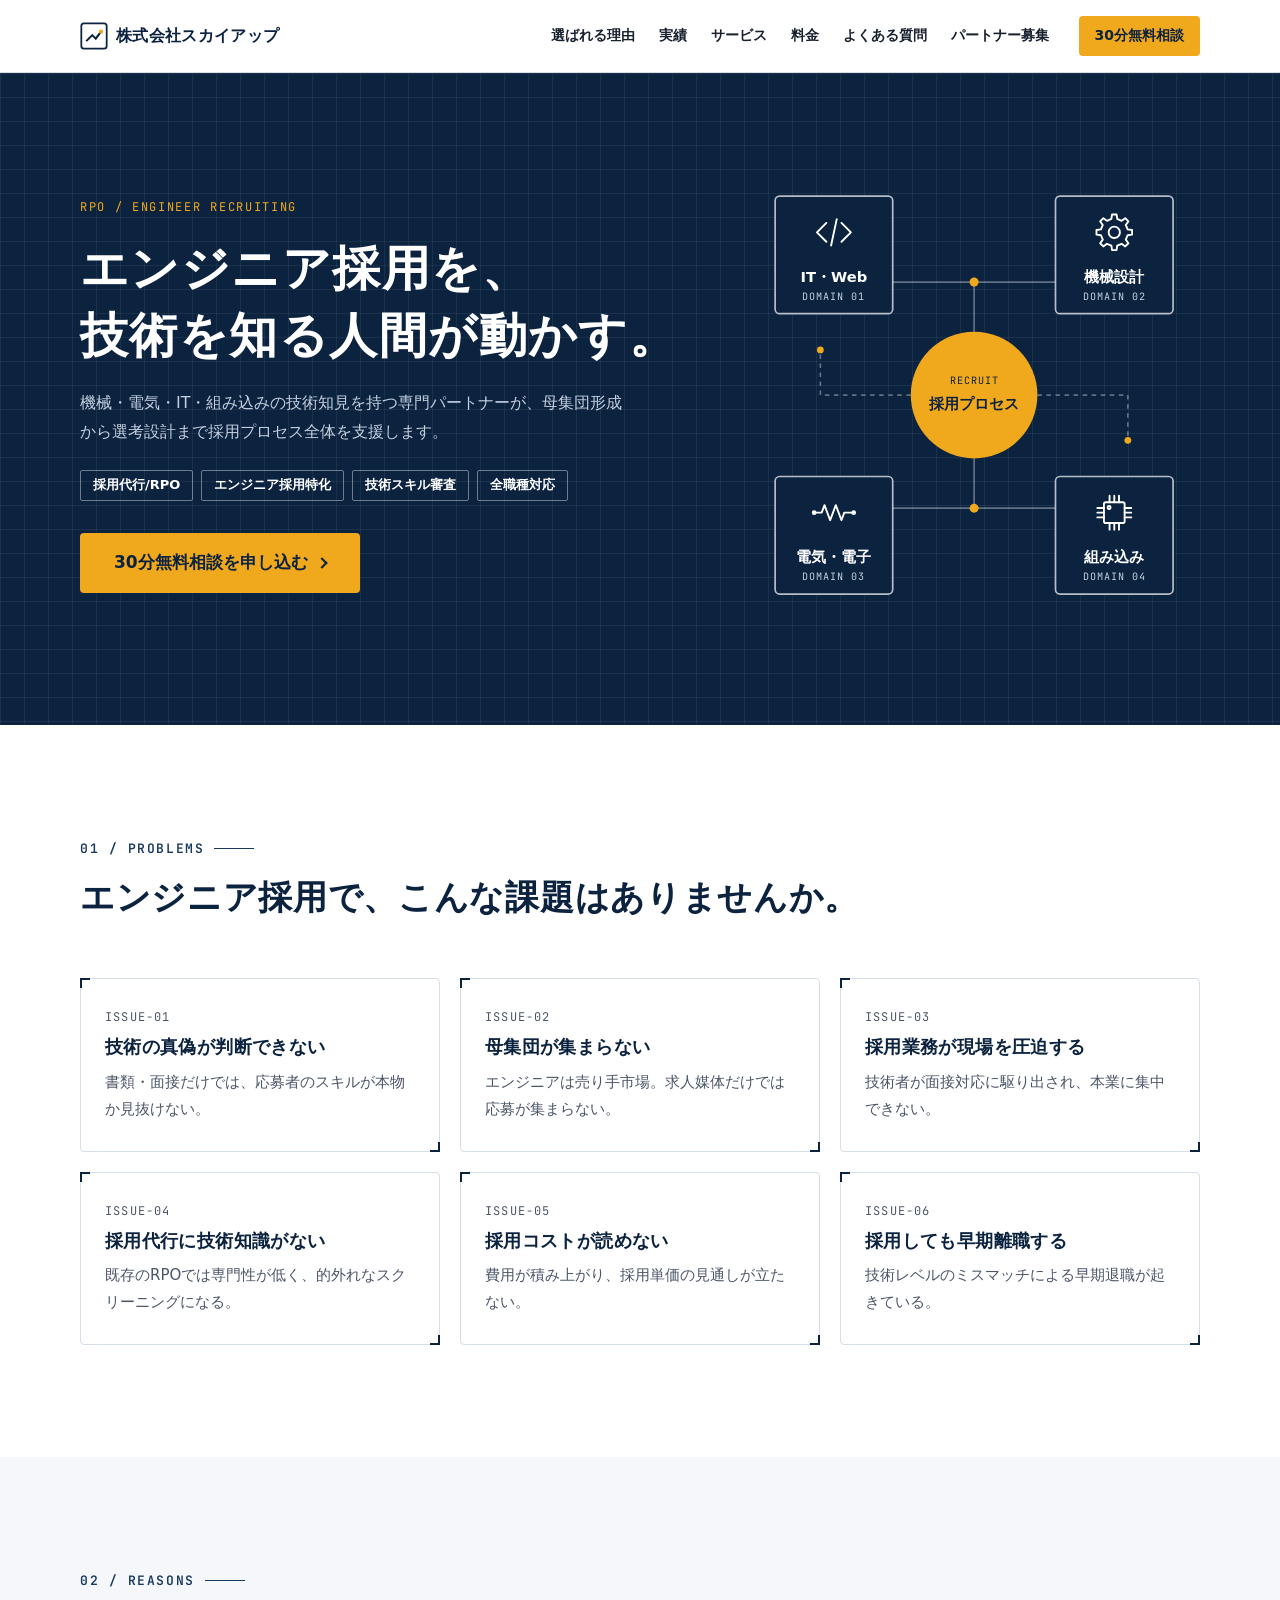
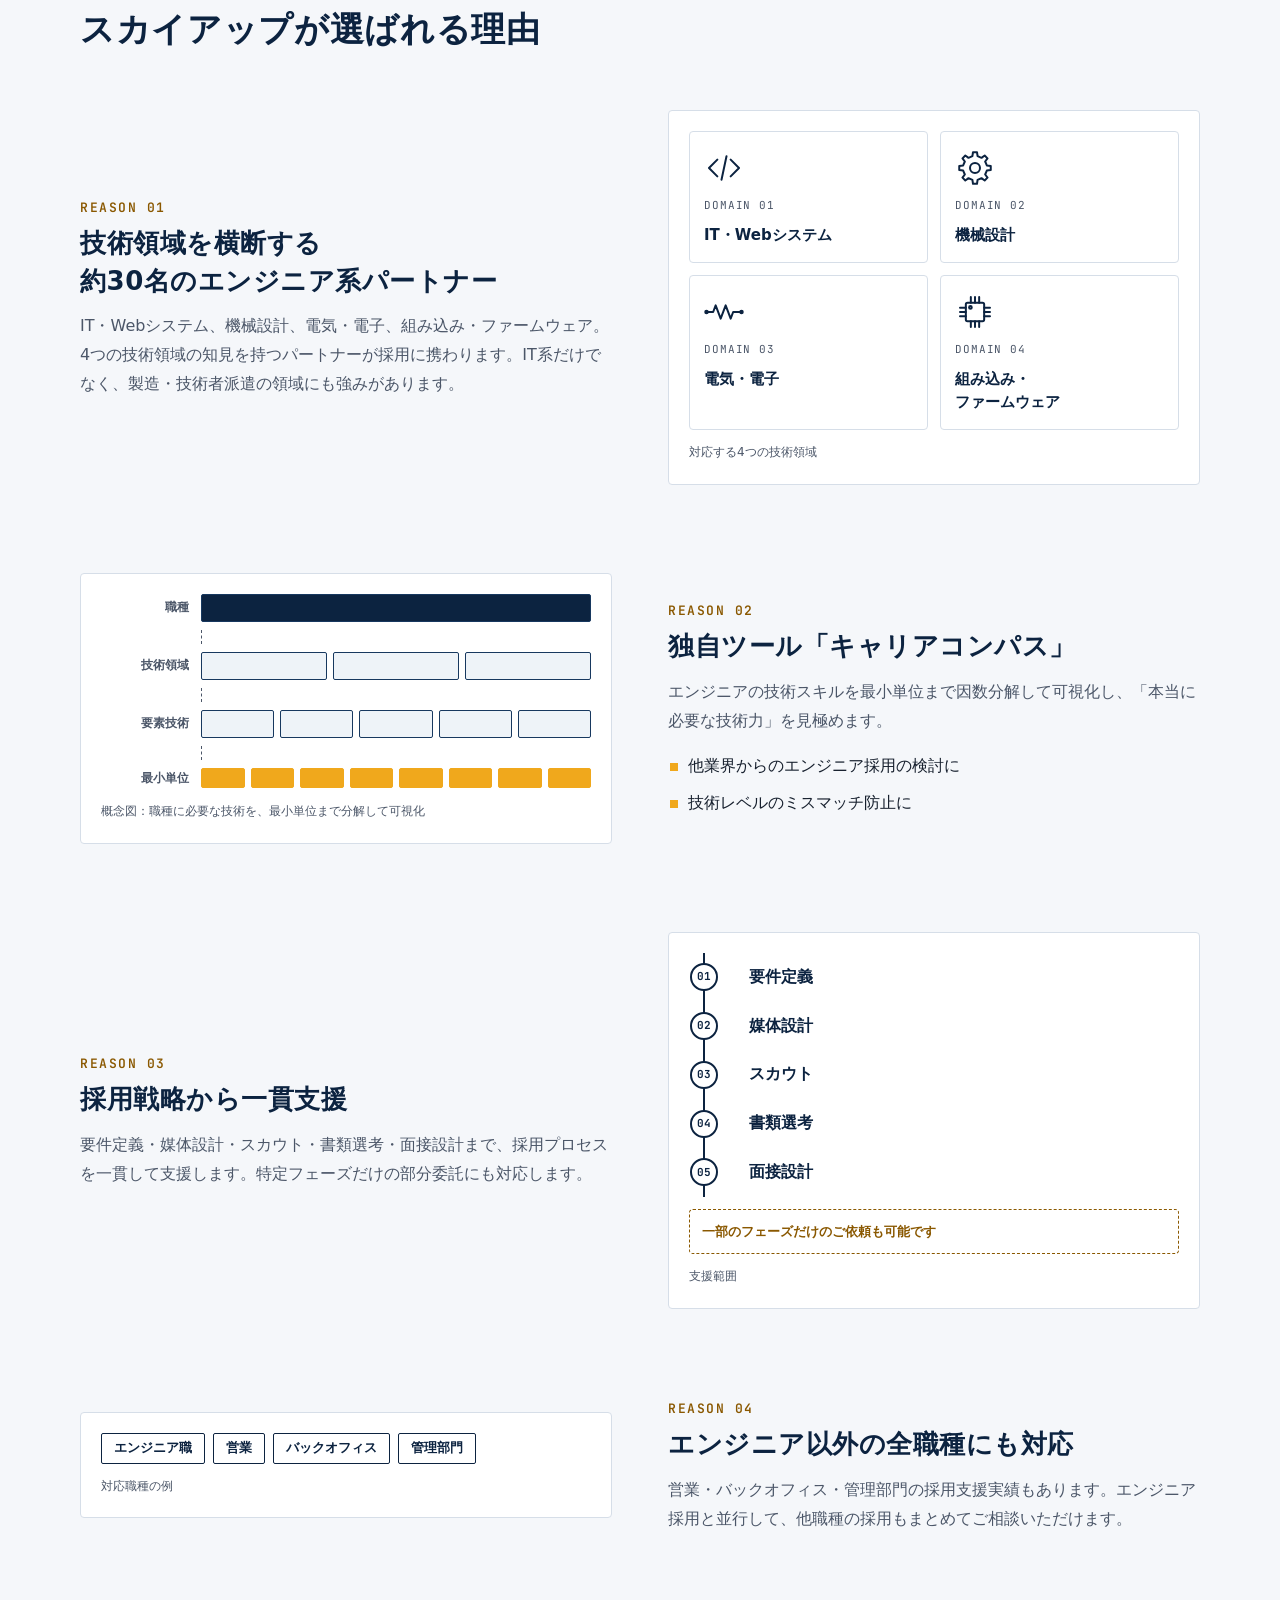
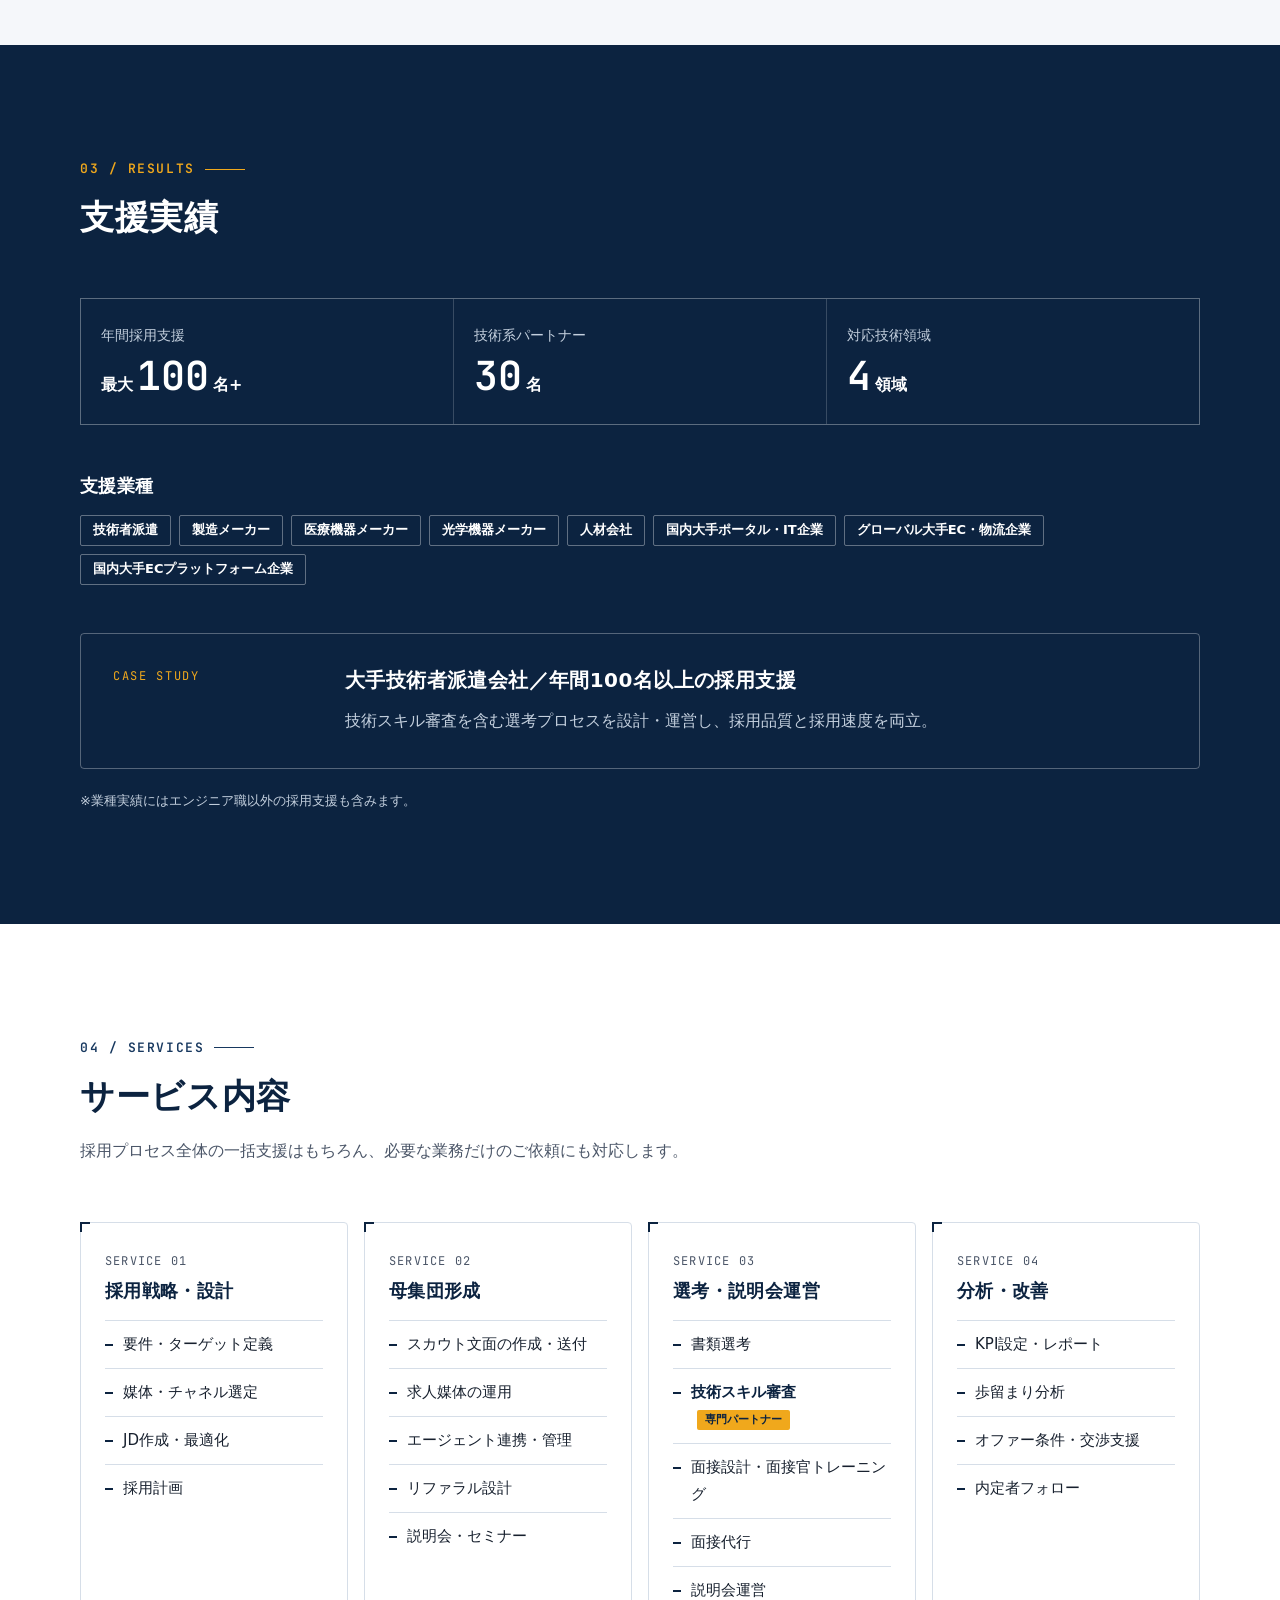
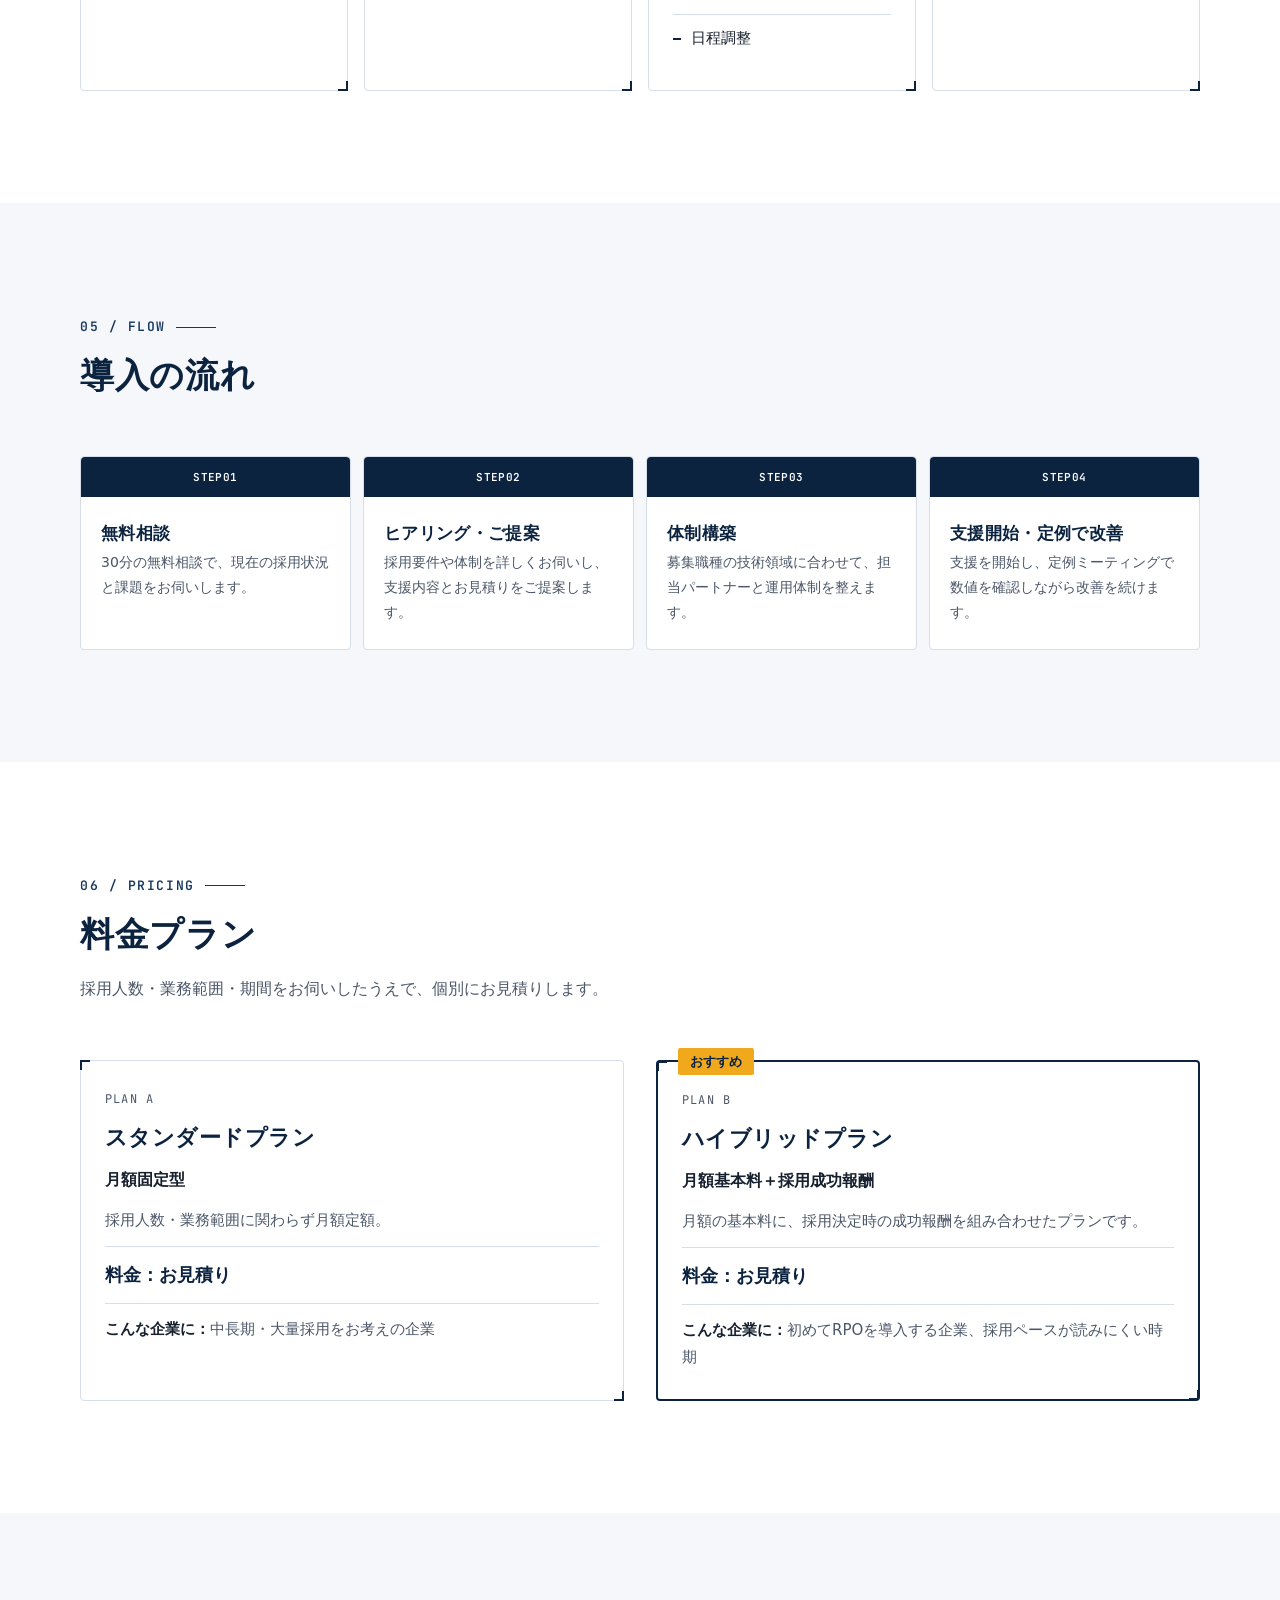
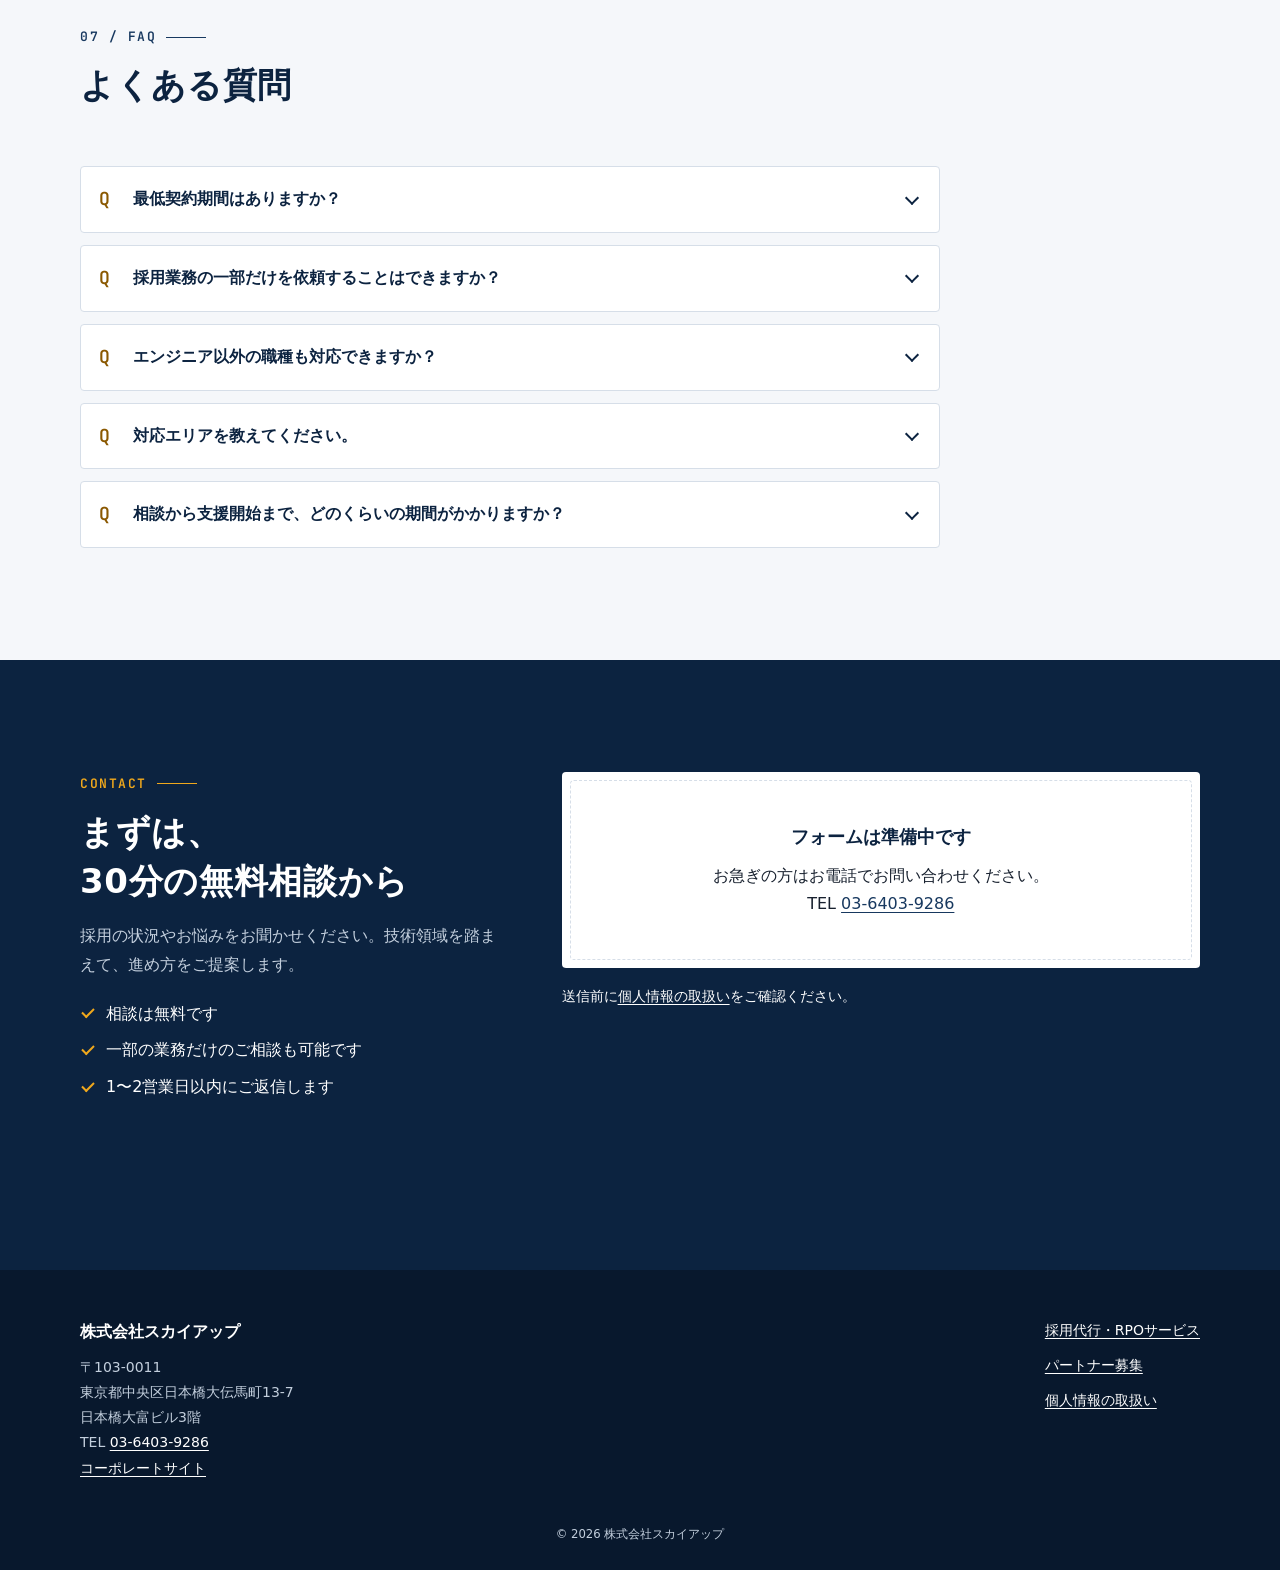
==== commit e1b196e0: "Add contract period, lead time, reply time and study-group terms Co-Authored-By: Claude Opus 5.5 <no" ====
--- a/index.html
+++ b/index.html
@@ -411,6 +411,10 @@
         </div>
         <div class="faq-list">
           <details class="faq-item">
+            <summary>最低契約期間はありますか？</summary>
+            <div class="faq-answer"><p>3か月程度からのご契約をお願いしています。採用活動は、数値を見ながら改善を重ねることで成果につながるため、より長期でのご契約をおすすめしています。</p></div>
+          </details>
+          <details class="faq-item">
             <summary>採用業務の一部だけを依頼することはできますか？</summary>
             <div class="faq-answer"><p>はい、可能です。採用戦略の設計から実行までの一括支援に加え、スカウト業務のみ、面接代行のみといった特定工程だけのご依頼にも対応しています。</p></div>
           </details>
@@ -422,7 +426,11 @@
             <summary>対応エリアを教えてください。</summary>
             <div class="faq-answer"><p>オンラインでの対応が基本です。面接代行や会社説明会運営などは対面での実施もご相談いただけます。対面の場合、交通費は実費を別途ご請求します。遠方・地方での開催は、移動日程を含めて個別にご相談ください。</p></div>
           </details>
-          <!-- 未決定のため非表示（決まったら追加）：最低契約期間／相談から支援開始までの期間／秘密保持契約（NDA）／無料相談の形式 -->
+          <details class="faq-item">
+            <summary>相談から支援開始まで、どのくらいの期間がかかりますか？</summary>
+            <div class="faq-answer"><p>最短で2〜3週間程度です。採用要件や体制づくりの内容によって前後します。</p></div>
+          </details>
+          <!-- 未決定のため非表示（決まったら追加）：秘密保持契約（NDA）／無料相談の形式 -->
         </div>
       </div>
     </section>
@@ -437,6 +445,7 @@
           <ul class="cta-points">
             <li>相談は無料です</li>
             <li>一部の業務だけのご相談も可能です</li>
+            <li>1〜2営業日以内にご返信します</li>
           </ul>
         </div>
         <div>
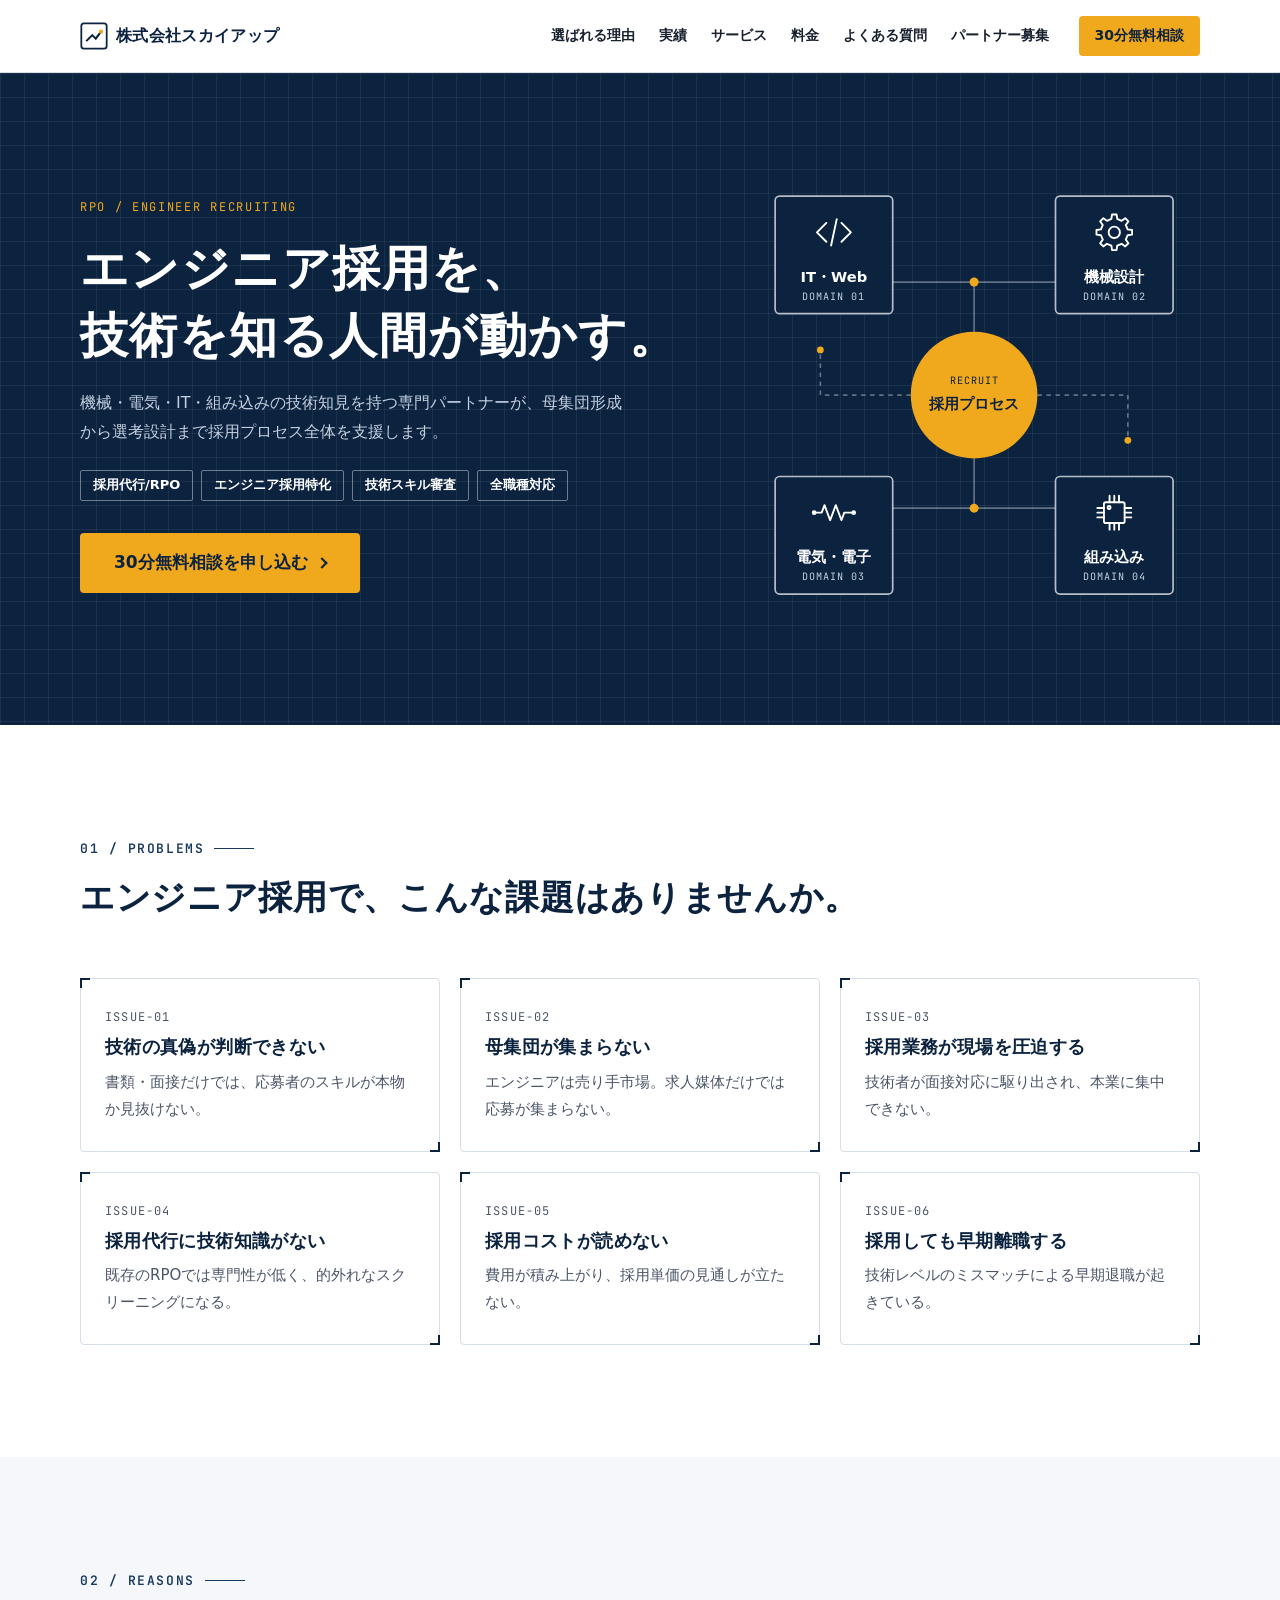
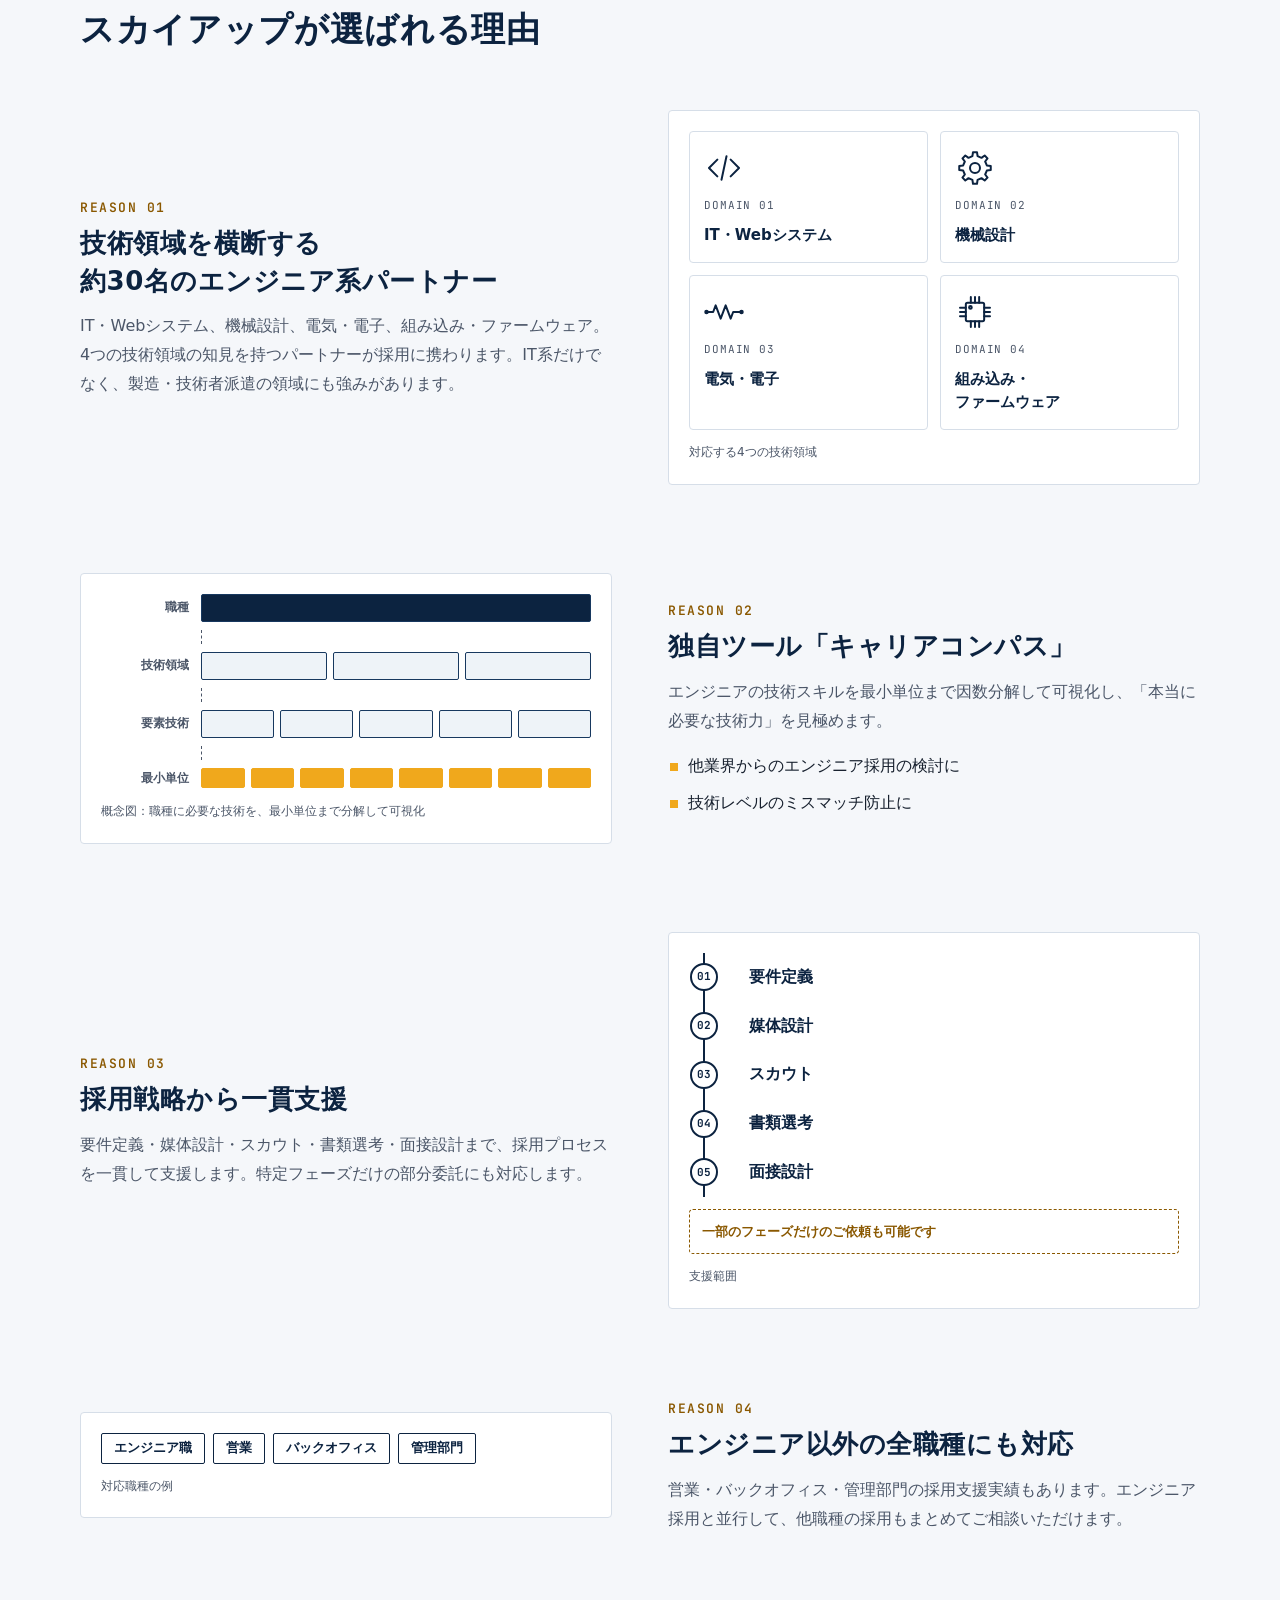
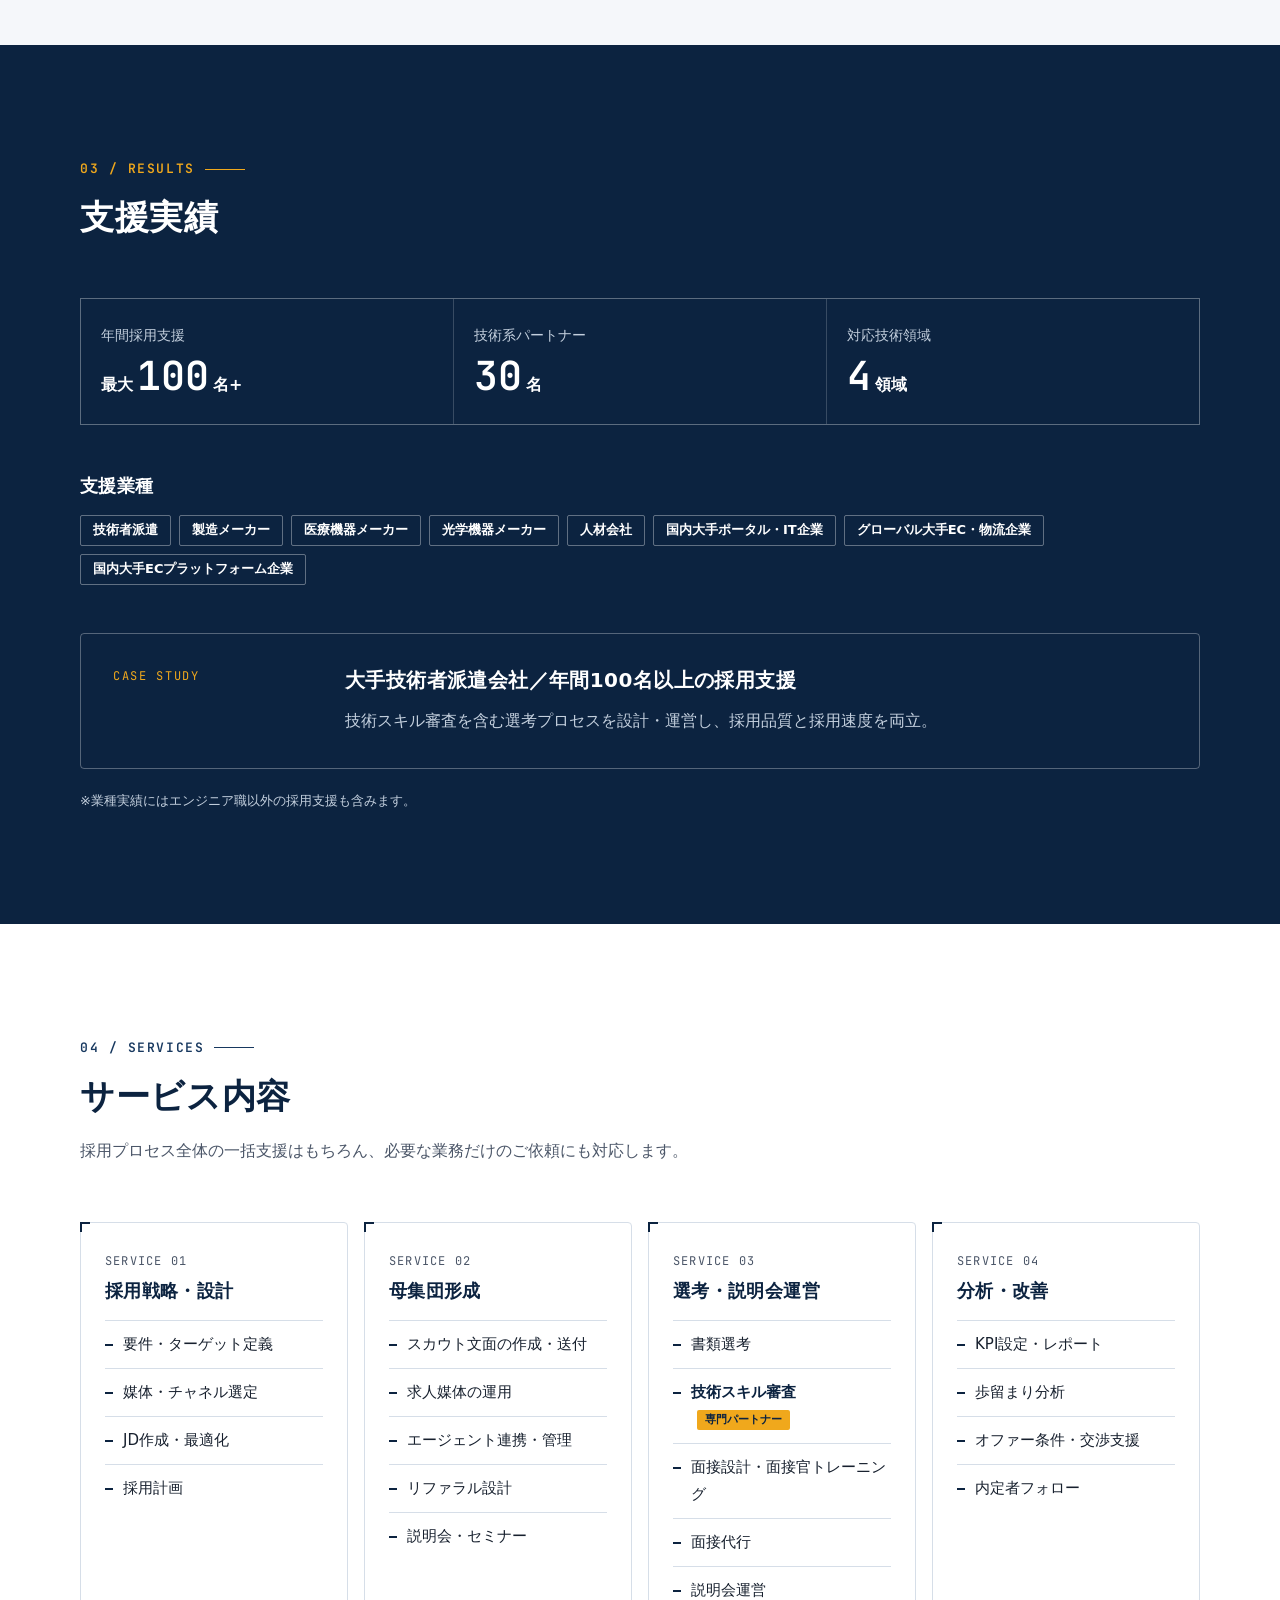
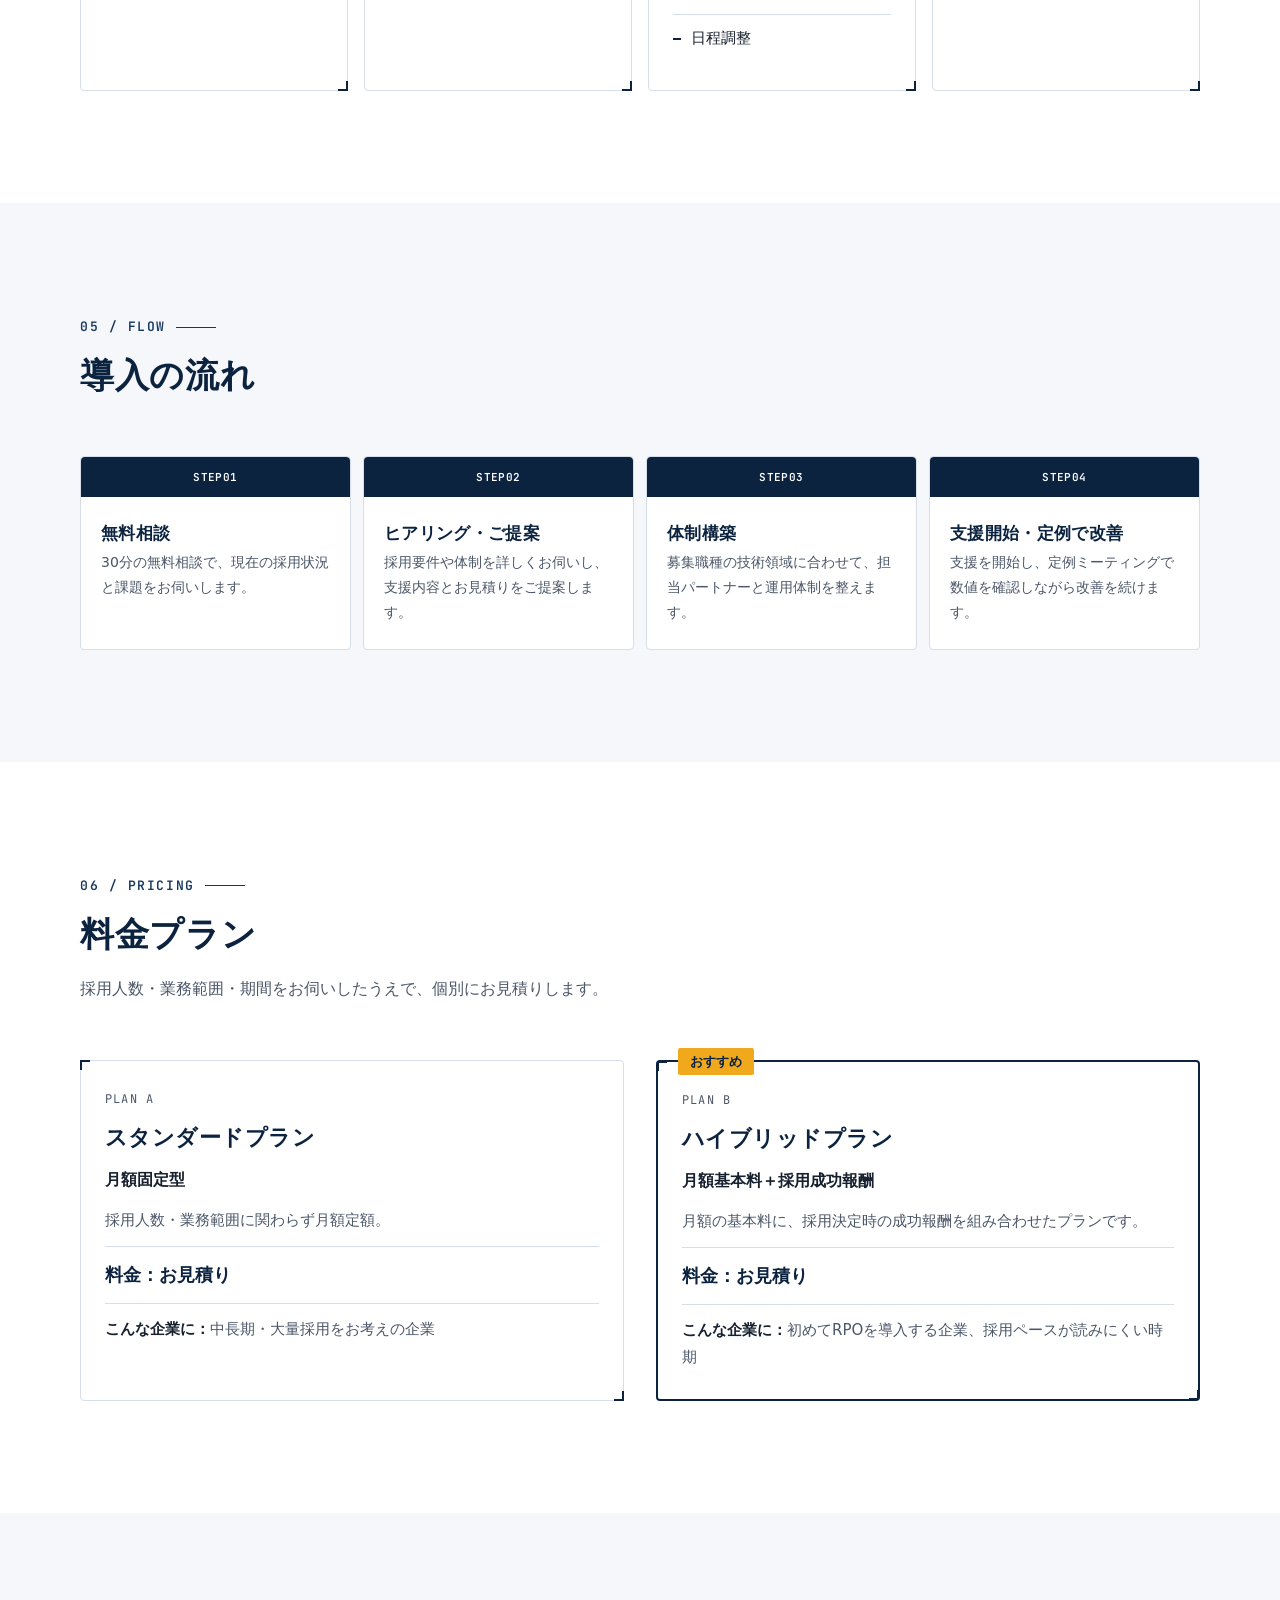
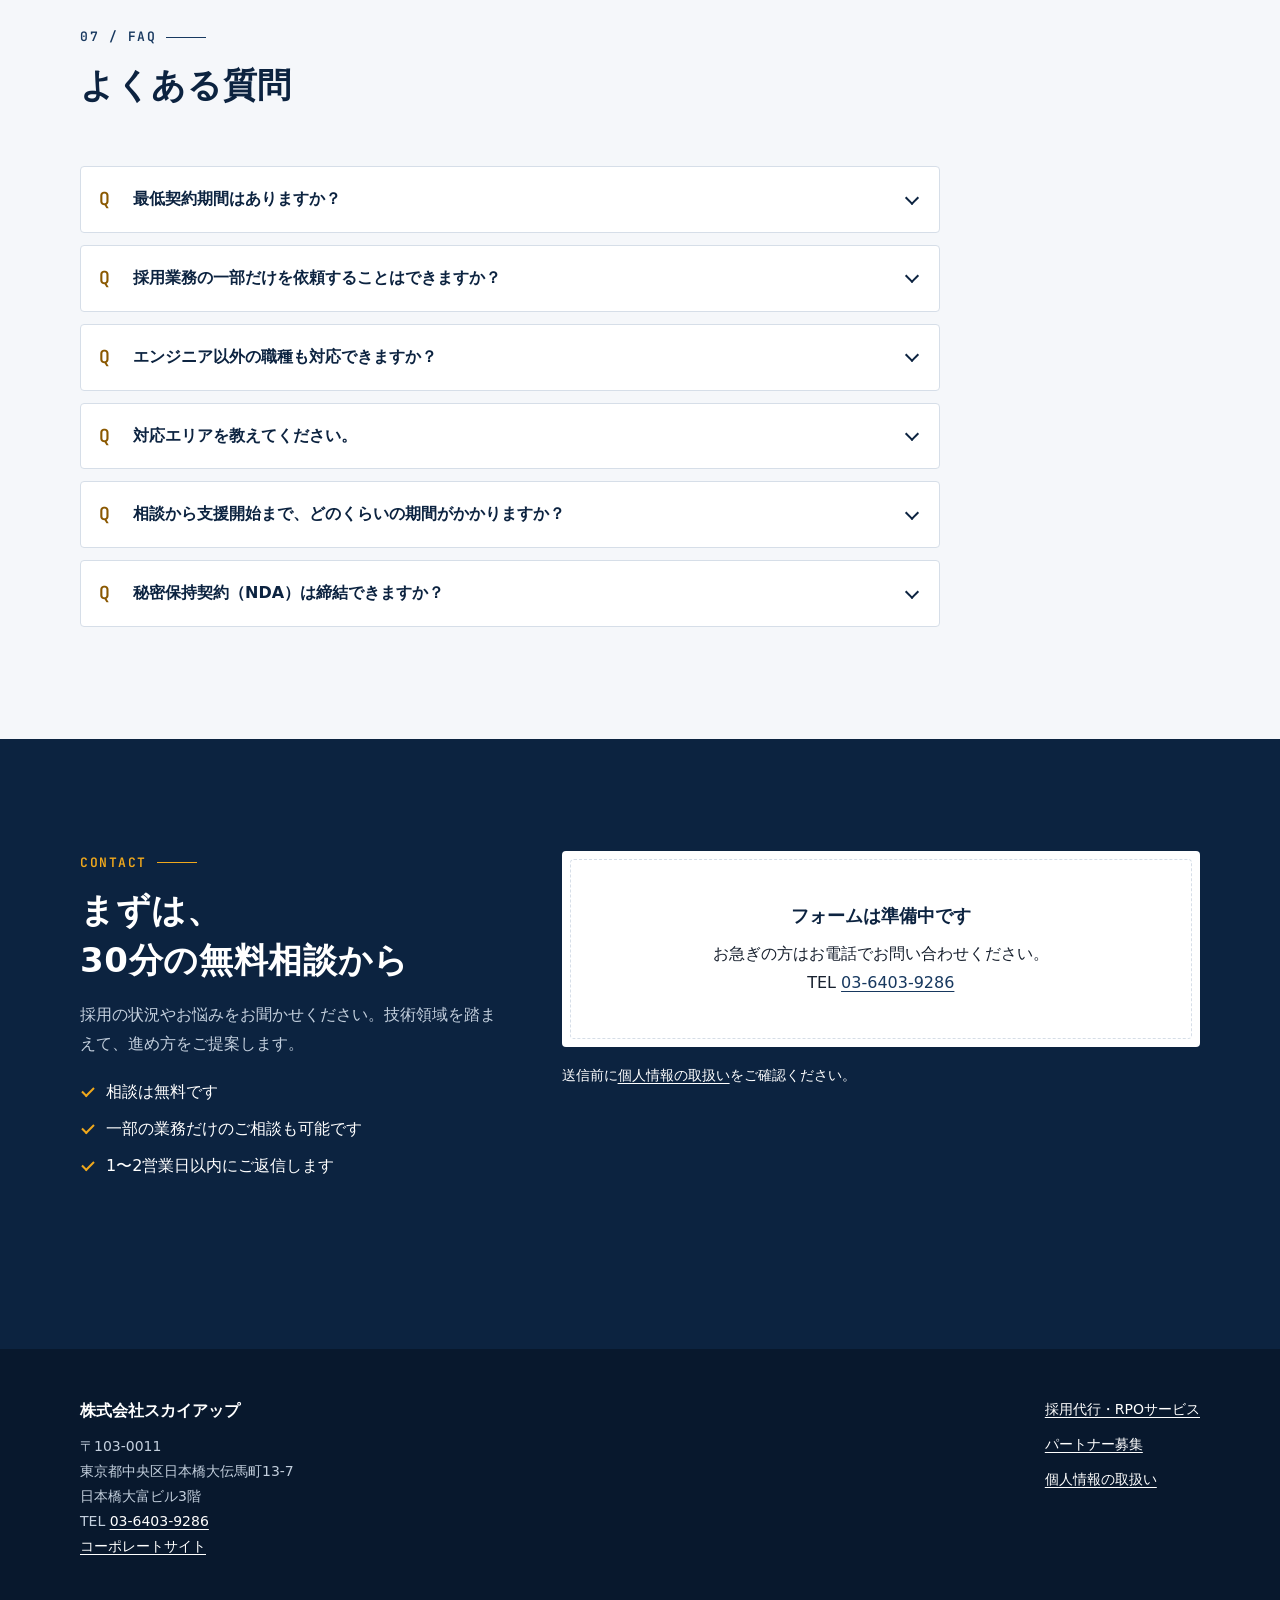
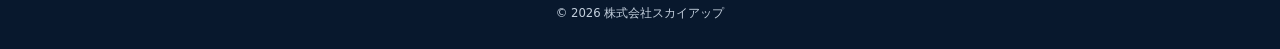
==== commit b7e42f44: "Add NDA FAQ answer Co-Authored-By: Claude Opus 5.5 <noreply@anthropic.com> Claude-Session: https://c" ====
--- a/index.html
+++ b/index.html
@@ -430,7 +430,11 @@
             <summary>相談から支援開始まで、どのくらいの期間がかかりますか？</summary>
             <div class="faq-answer"><p>最短で2〜3週間程度です。採用要件や体制づくりの内容によって前後します。</p></div>
           </details>
-          <!-- 未決定のため非表示（決まったら追加）：秘密保持契約（NDA）／無料相談の形式 -->
+          <details class="faq-item">
+            <summary>秘密保持契約（NDA）は締結できますか？</summary>
+            <div class="faq-answer"><p>はい、締結できます。</p></div>
+          </details>
+          <!-- 未決定のため非表示（決まったら追加）：無料相談の形式 -->
         </div>
       </div>
     </section>
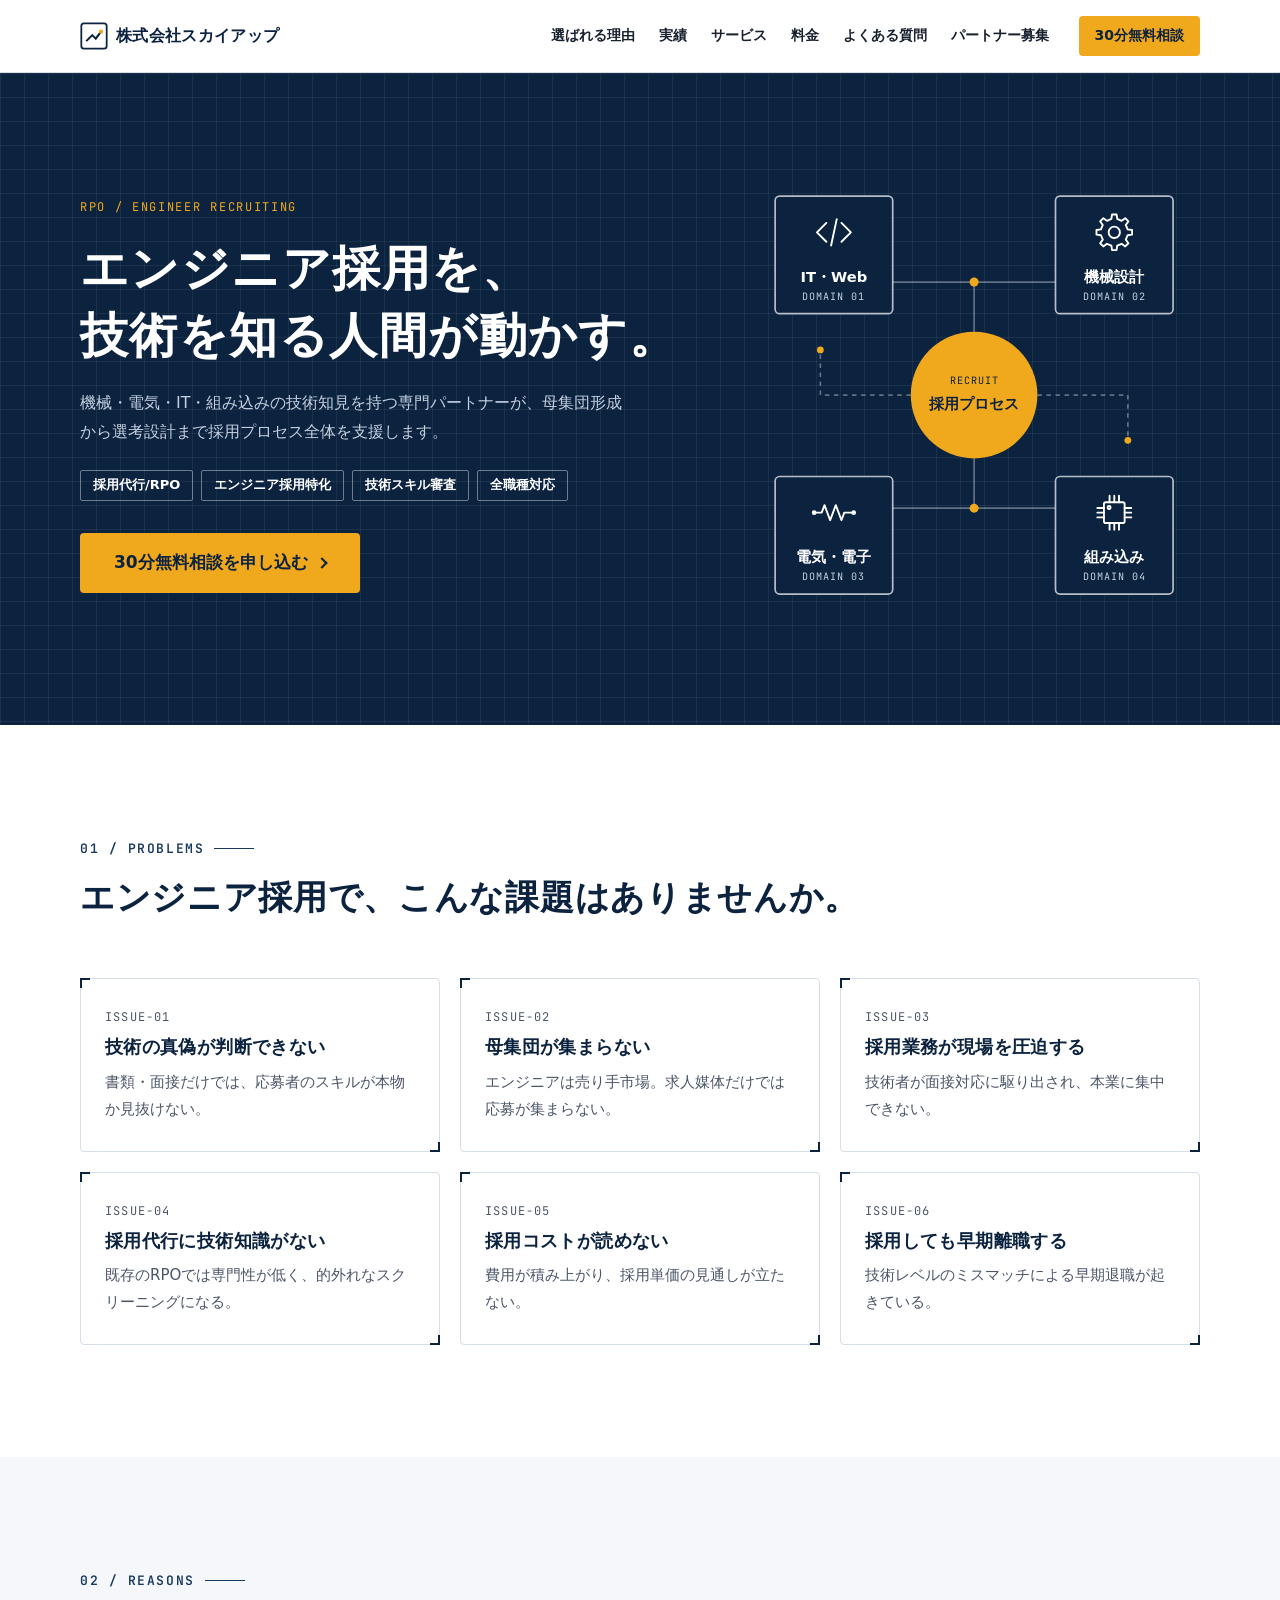
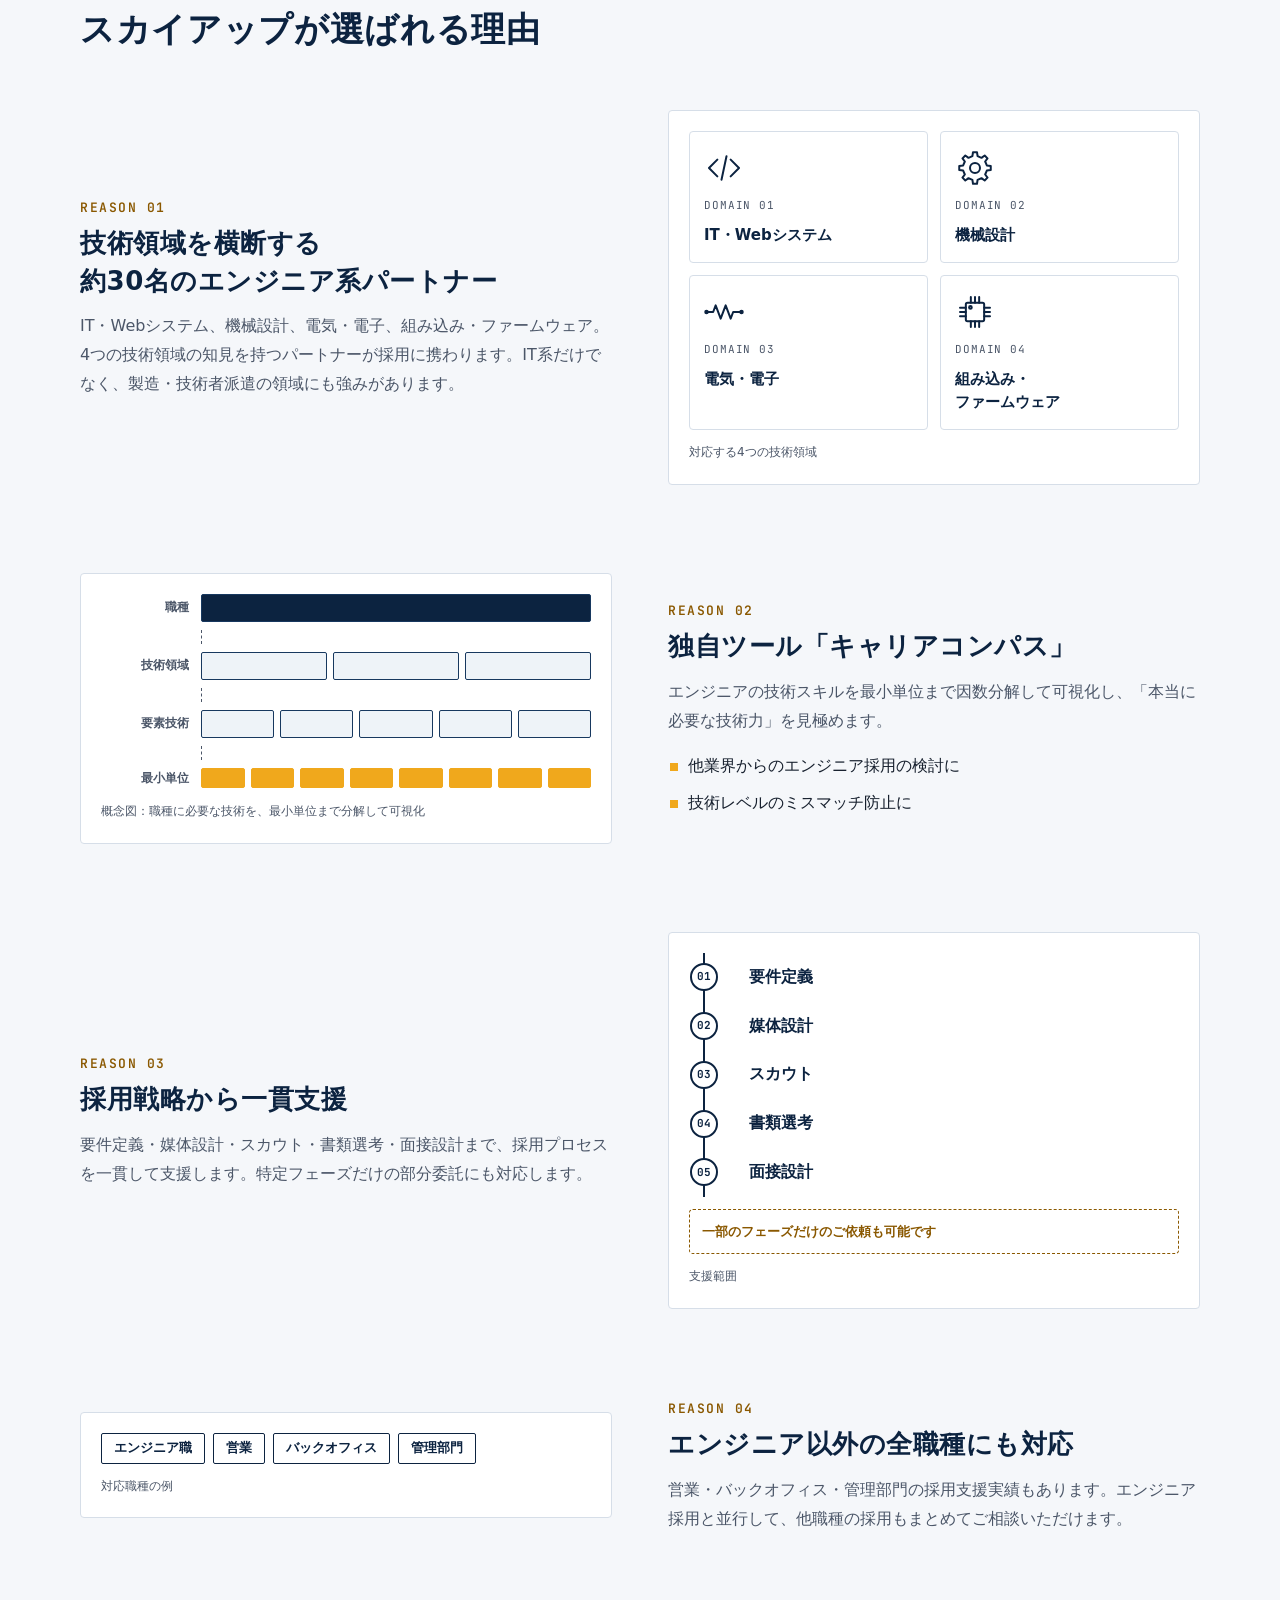
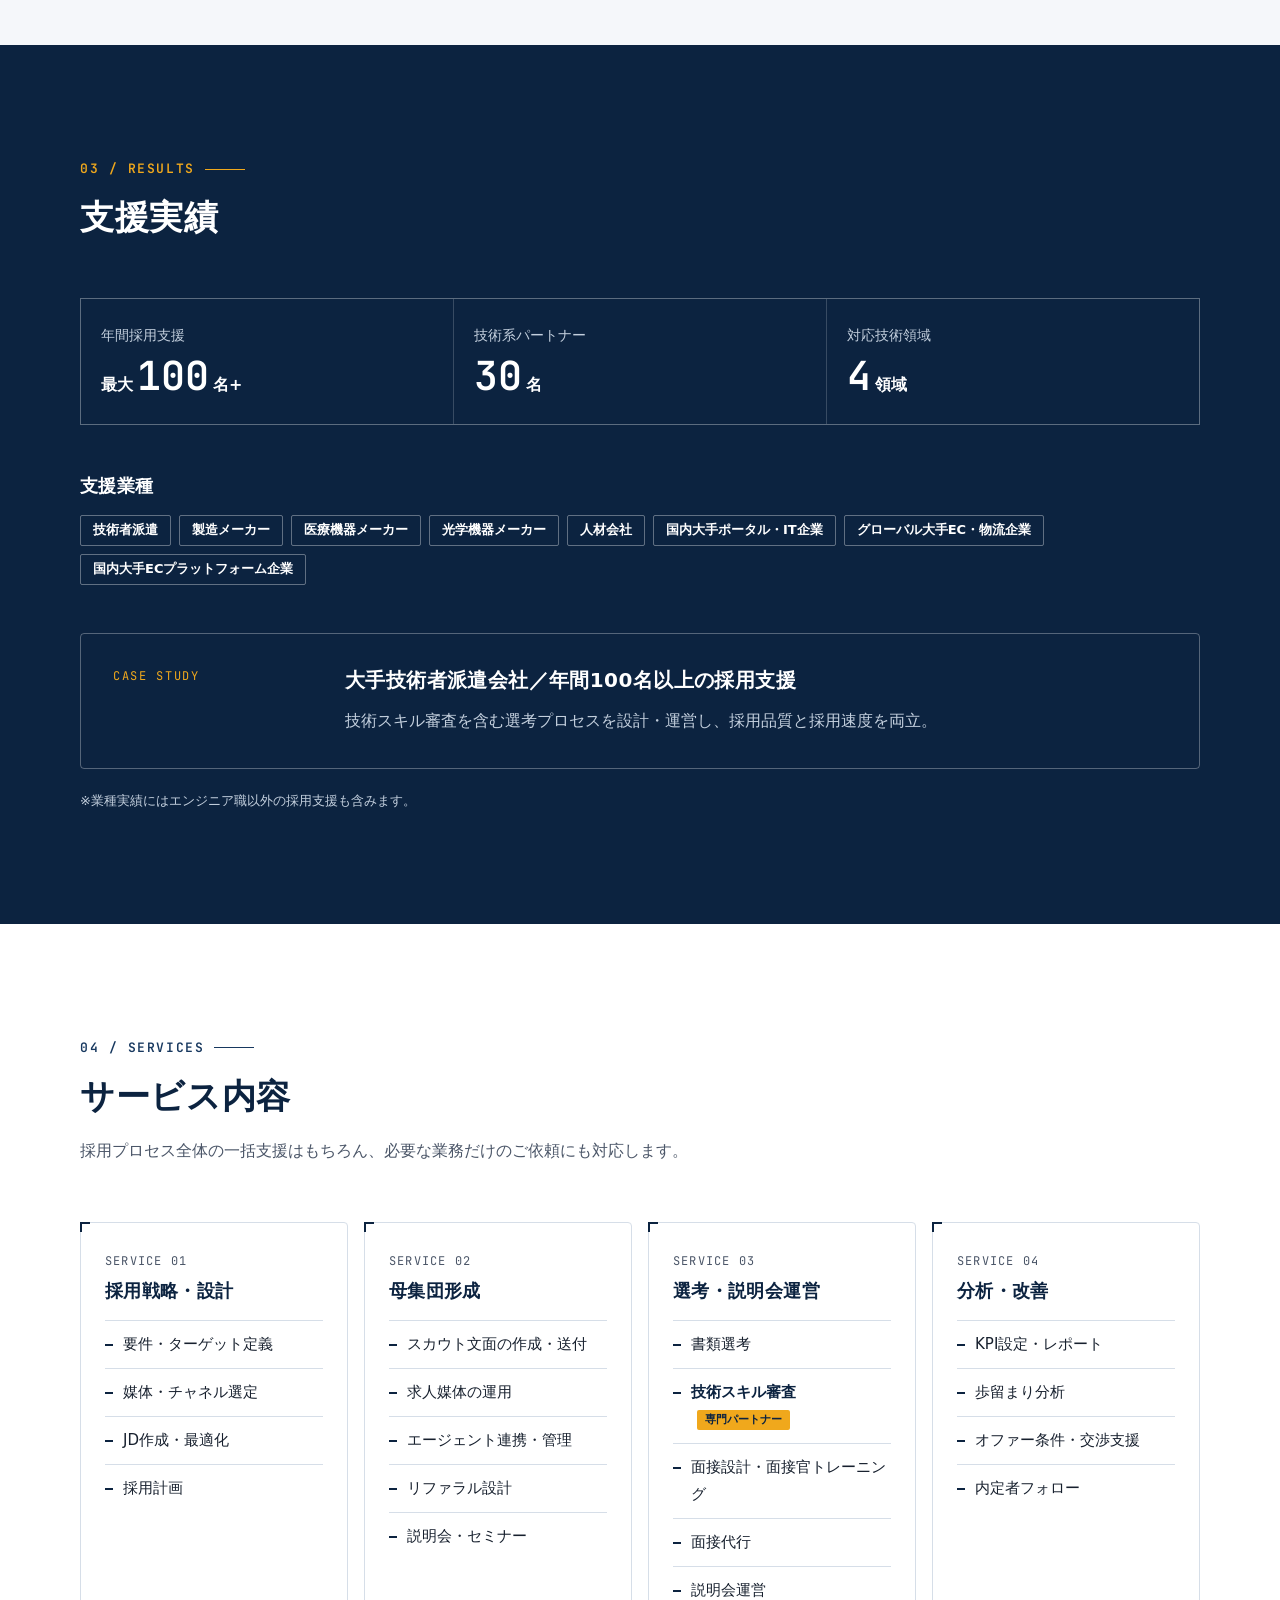
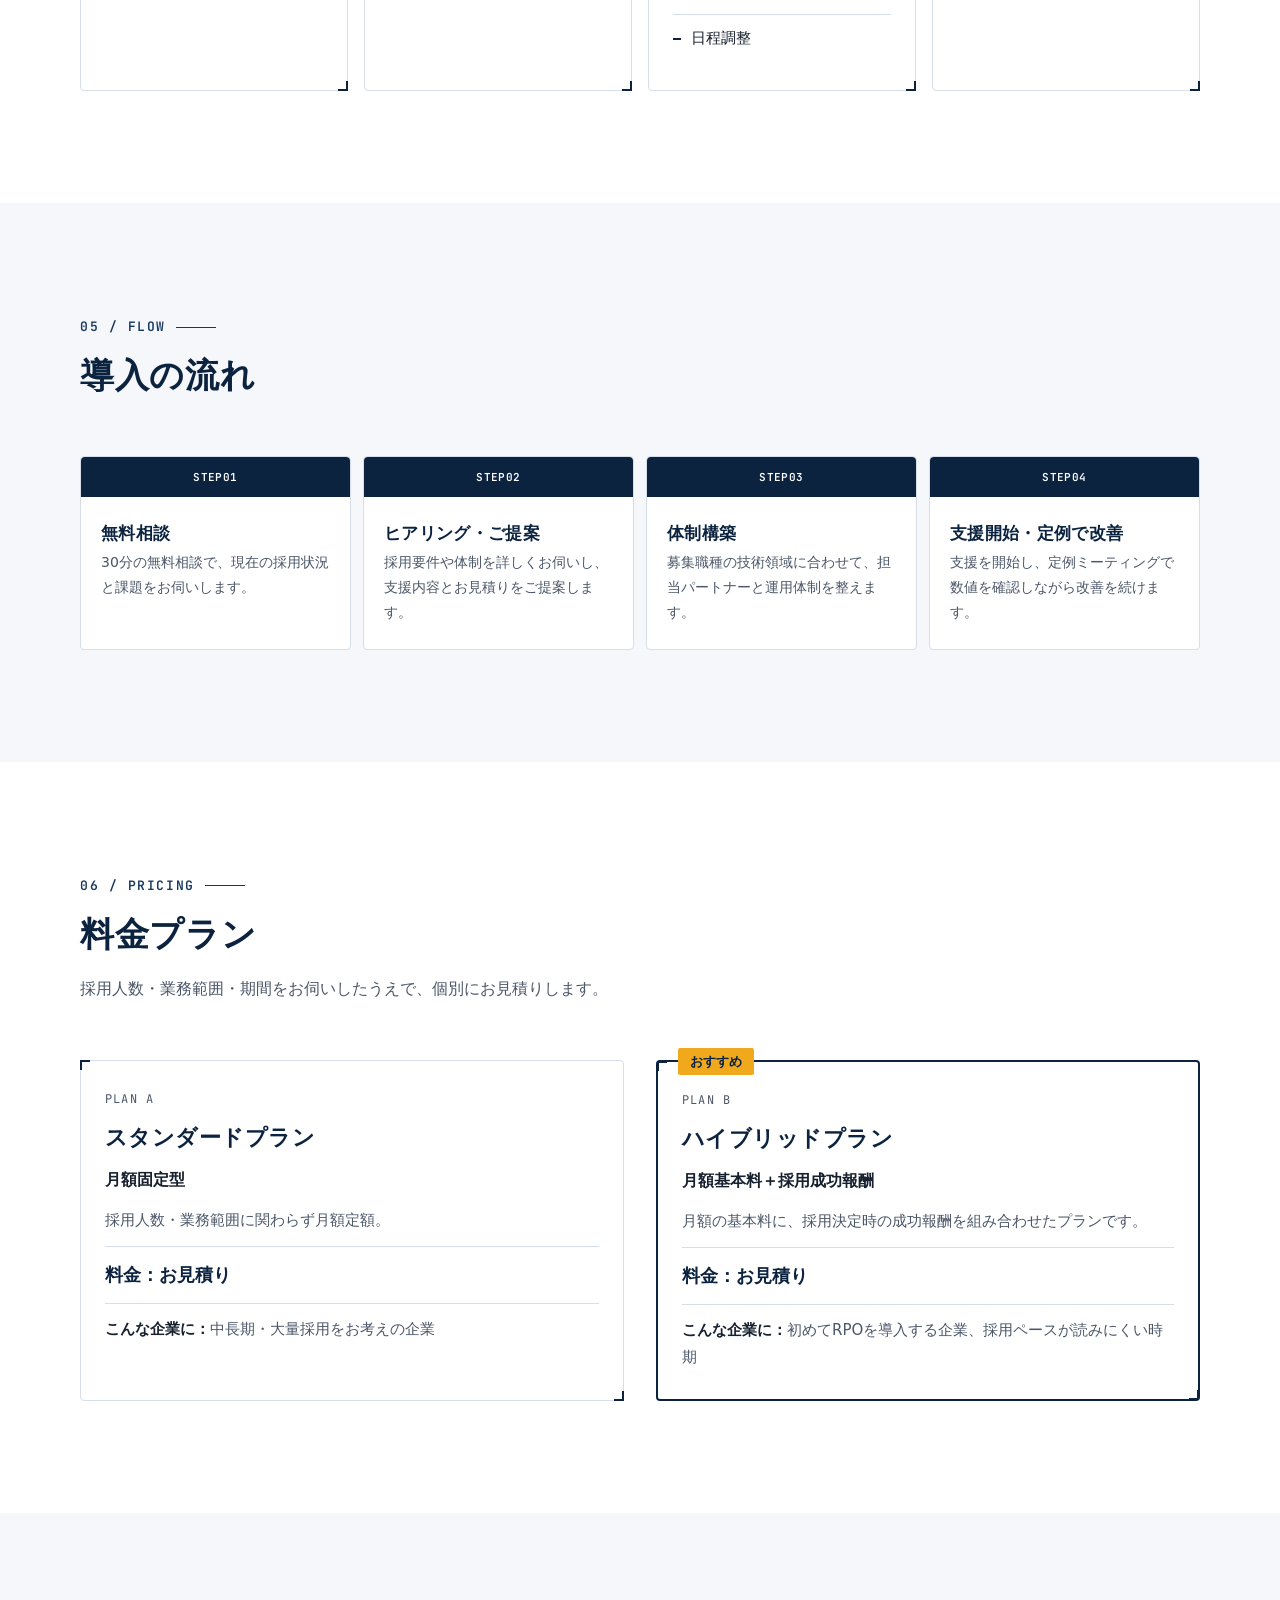
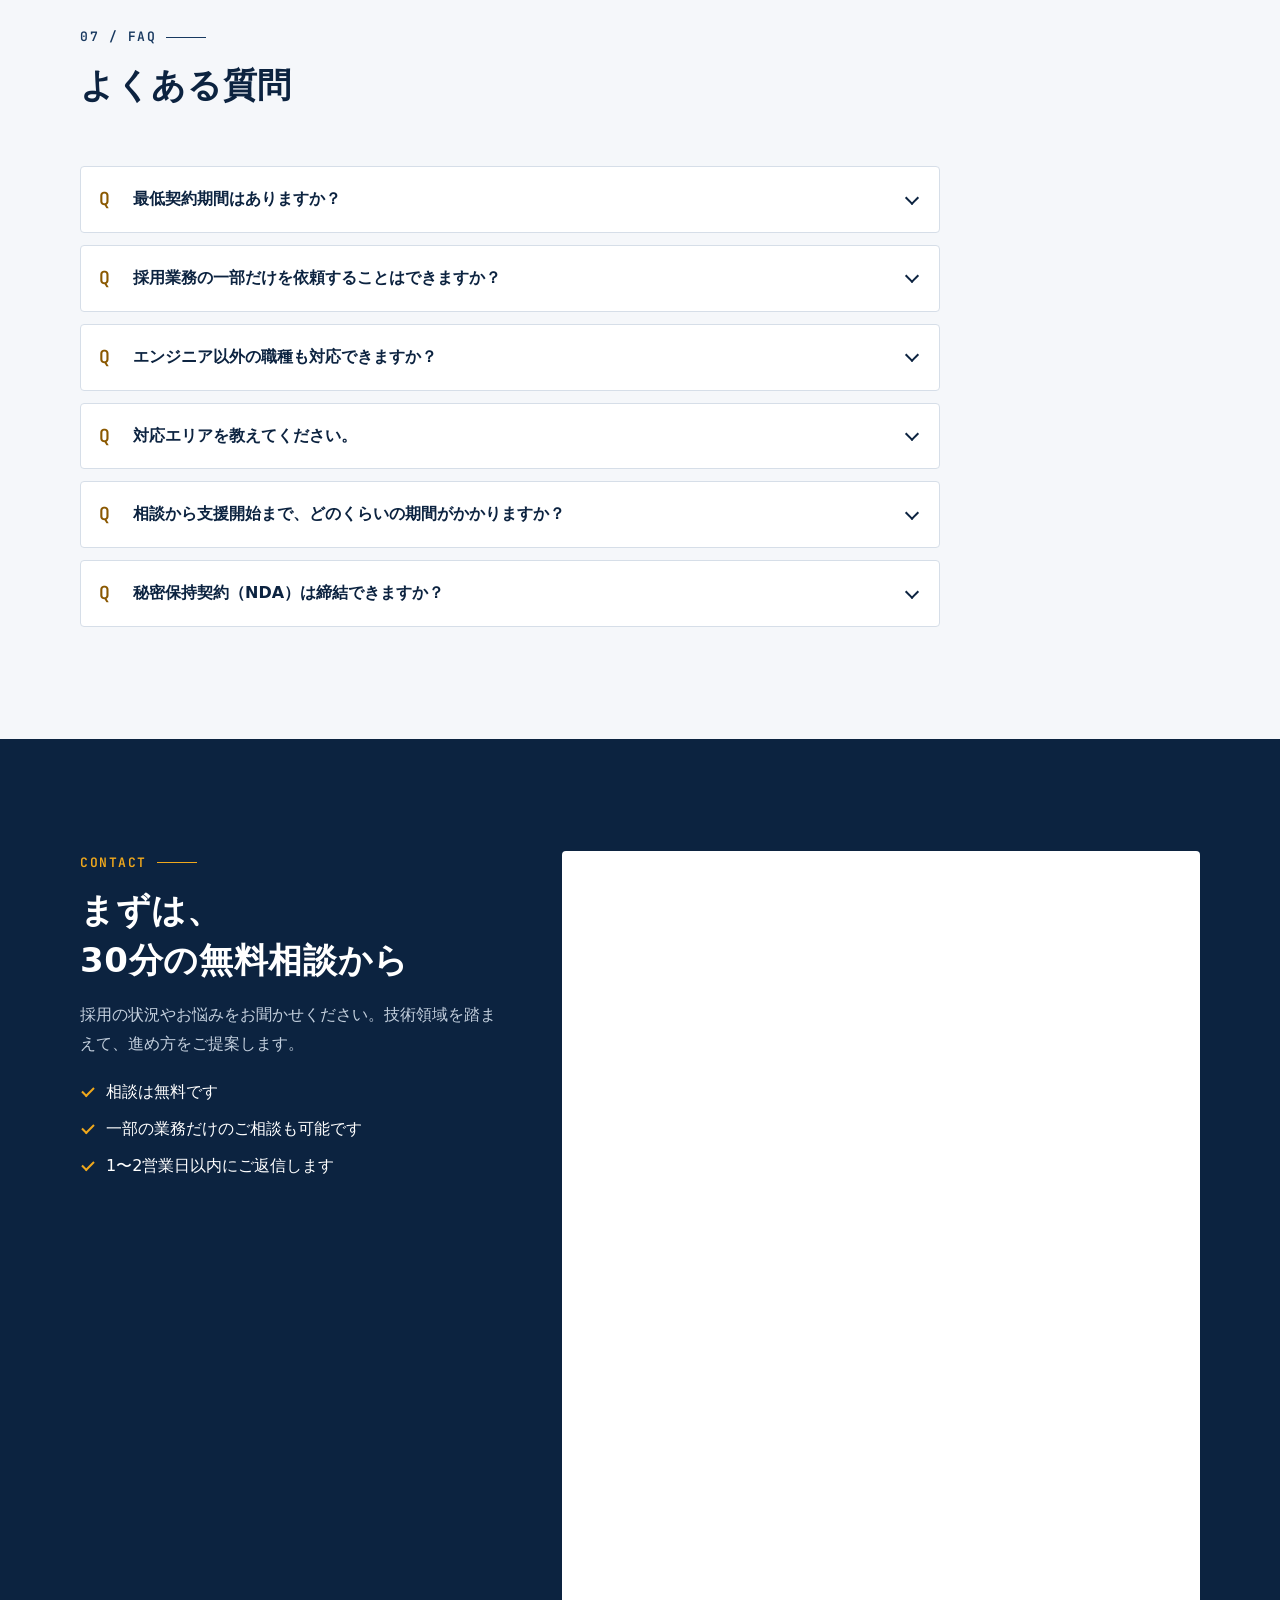
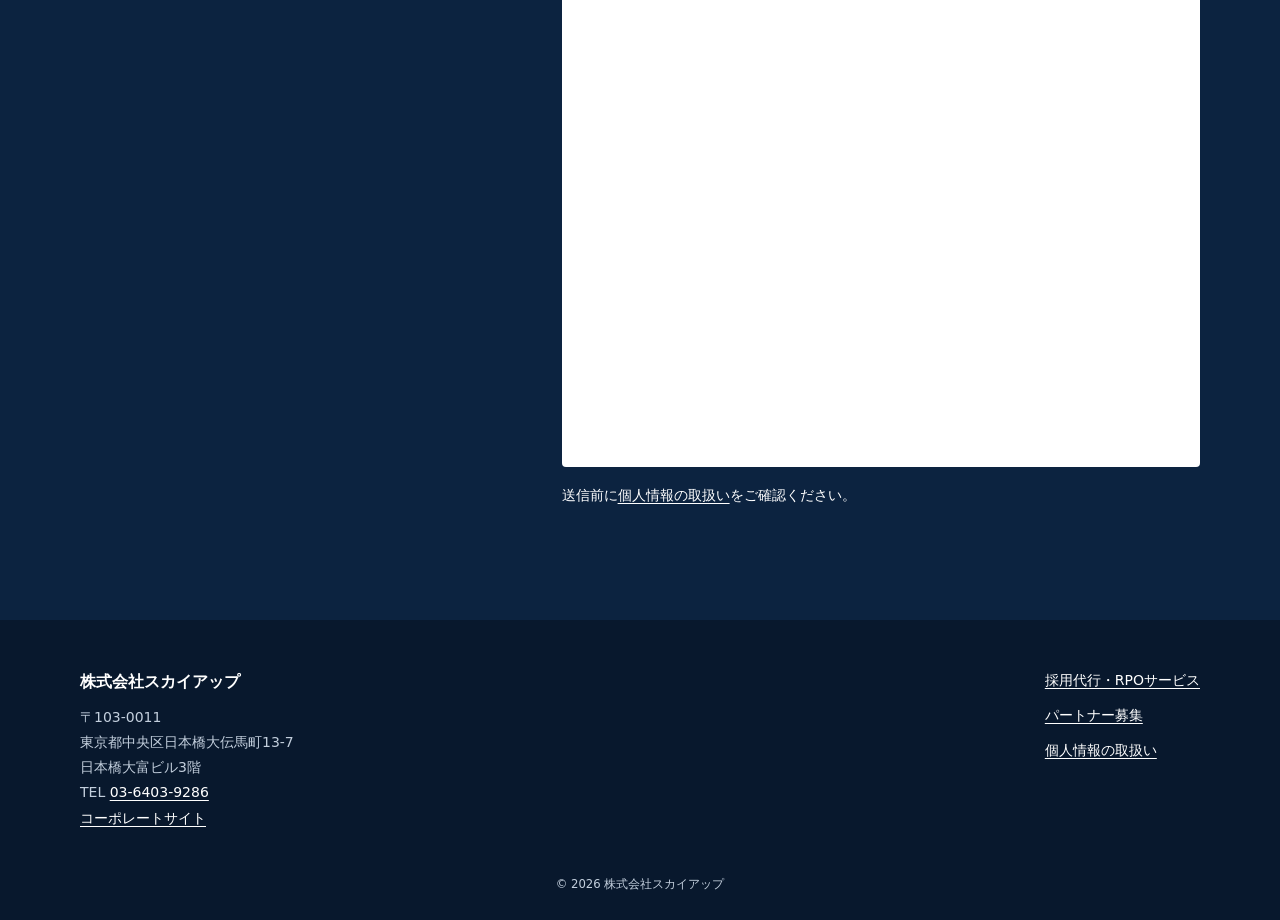
==== commit e3f31134: "Prepare for publishing: remove internal notes, replace image placeholder Co-Authored-By: Claude Opus" ====
--- a/index.html
+++ b/index.html
@@ -5,7 +5,7 @@
   <meta name="viewport" content="width=device-width, initial-scale=1">
   <title>エンジニア採用の採用代行・RPO｜株式会社スカイアップ</title>
   <meta name="description" content="機械・電気・IT・組み込みの技術知見を持つ専門パートナーが、母集団形成から選考設計まで採用プロセス全体を支援する採用代行（RPO）サービス。技術スキル審査に対応。30分の無料相談受付中。">
-  <!-- TODO: 公開URL確定後、canonical と og:url / og:image のドメインを差し替え【要記入】 -->
+  
   <link rel="canonical" href="https://lp.skyupinc.com/">
   <meta property="og:type" content="website">
   <meta property="og:locale" content="ja_JP">
@@ -13,13 +13,12 @@
   <meta property="og:title" content="エンジニア採用を、技術を知る人間が動かす。｜株式会社スカイアップ">
   <meta property="og:description" content="技術知見を持つ専門パートナーが、母集団形成から選考設計まで採用プロセス全体を支援します。">
   <meta property="og:url" content="https://lp.skyupinc.com/">
-  <meta property="og:image" content="https://lp.skyupinc.com/assets/img/ogp.png"><!-- TODO: 仮画像。本番用OGP画像(1200×630)に差し替え -->
+  <meta property="og:image" content="https://lp.skyupinc.com/assets/img/ogp.png">
   <meta name="twitter:card" content="summary_large_image">
   <meta name="theme-color" content="#0c2340">
   <link rel="icon" href="assets/img/favicon.svg" type="image/svg+xml">
   <link rel="icon" href="assets/img/favicon-32.png" sizes="32x32" type="image/png">
   <link rel="apple-touch-icon" href="assets/img/apple-touch-icon.png">
-  <!-- 外部フォントはこの1つのみ（英数字・数字表示用。日本語は端末標準フォント） -->
   <link rel="preconnect" href="https://fonts.googleapis.com">
   <link rel="preconnect" href="https://fonts.gstatic.com" crossorigin>
   <link rel="stylesheet" href="https://fonts.googleapis.com/css2?family=JetBrains+Mono:wght@400;600&display=swap">
@@ -187,7 +186,6 @@
               </ul>
             </div>
             <figure class="reason-figure">
-              <!-- TODO: キャリアコンパスの実際の画面画像があれば、この概念図と差し替え（例: <img src="assets/img/career-compass.png" alt="キャリアコンパスの画面例" width="1200" height="800">）【要記入】 -->
               <div class="tree" aria-hidden="true">
                 <div class="tree-row"><span class="tree-label">職種</span><span class="tree-nodes"><span class="tree-node"></span></span></div>
                 <div class="tree-arrow"></div>
@@ -354,7 +352,7 @@
           <li class="step">
             <h3 class="step-title">無料相談</h3>
             <p class="step-text">30分の無料相談で、現在の採用状況と課題をお伺いします。</p>
-            <!-- TODO: 相談の実施方法（オンライン/対面）を明記するか検討【要記入】 -->
+            
           </li>
           <li class="step">
             <h3 class="step-title">ヒアリング・ご提案</h3>
@@ -434,7 +432,6 @@
             <summary>秘密保持契約（NDA）は締結できますか？</summary>
             <div class="faq-answer"><p>はい、締結できます。</p></div>
           </details>
-          <!-- 未決定のため非表示（決まったら追加）：無料相談の形式 -->
         </div>
       </div>
     </section>
--- a/assets/css/style.css
+++ b/assets/css/style.css
@@ -410,6 +410,8 @@
 .prose dl { display: grid; grid-template-columns: 7em 1fr; gap: 8px 16px; }
 .prose dt { font-weight: 700; }
 .prose dd { margin: 0; }
+.prose ul { padding-left: 1.5em; }
+.prose li + li { margin-top: 6px; }
 .thanks-box { max-width: 720px; text-align: center; margin: 0 auto; }
 .thanks-box .btns { margin-top: 32px; display: flex; flex-direction: column; gap: 12px; align-items: center; }
 .thanks-icon { width: 64px; height: 64px; margin: 0 auto 24px; color: var(--color-primary); }
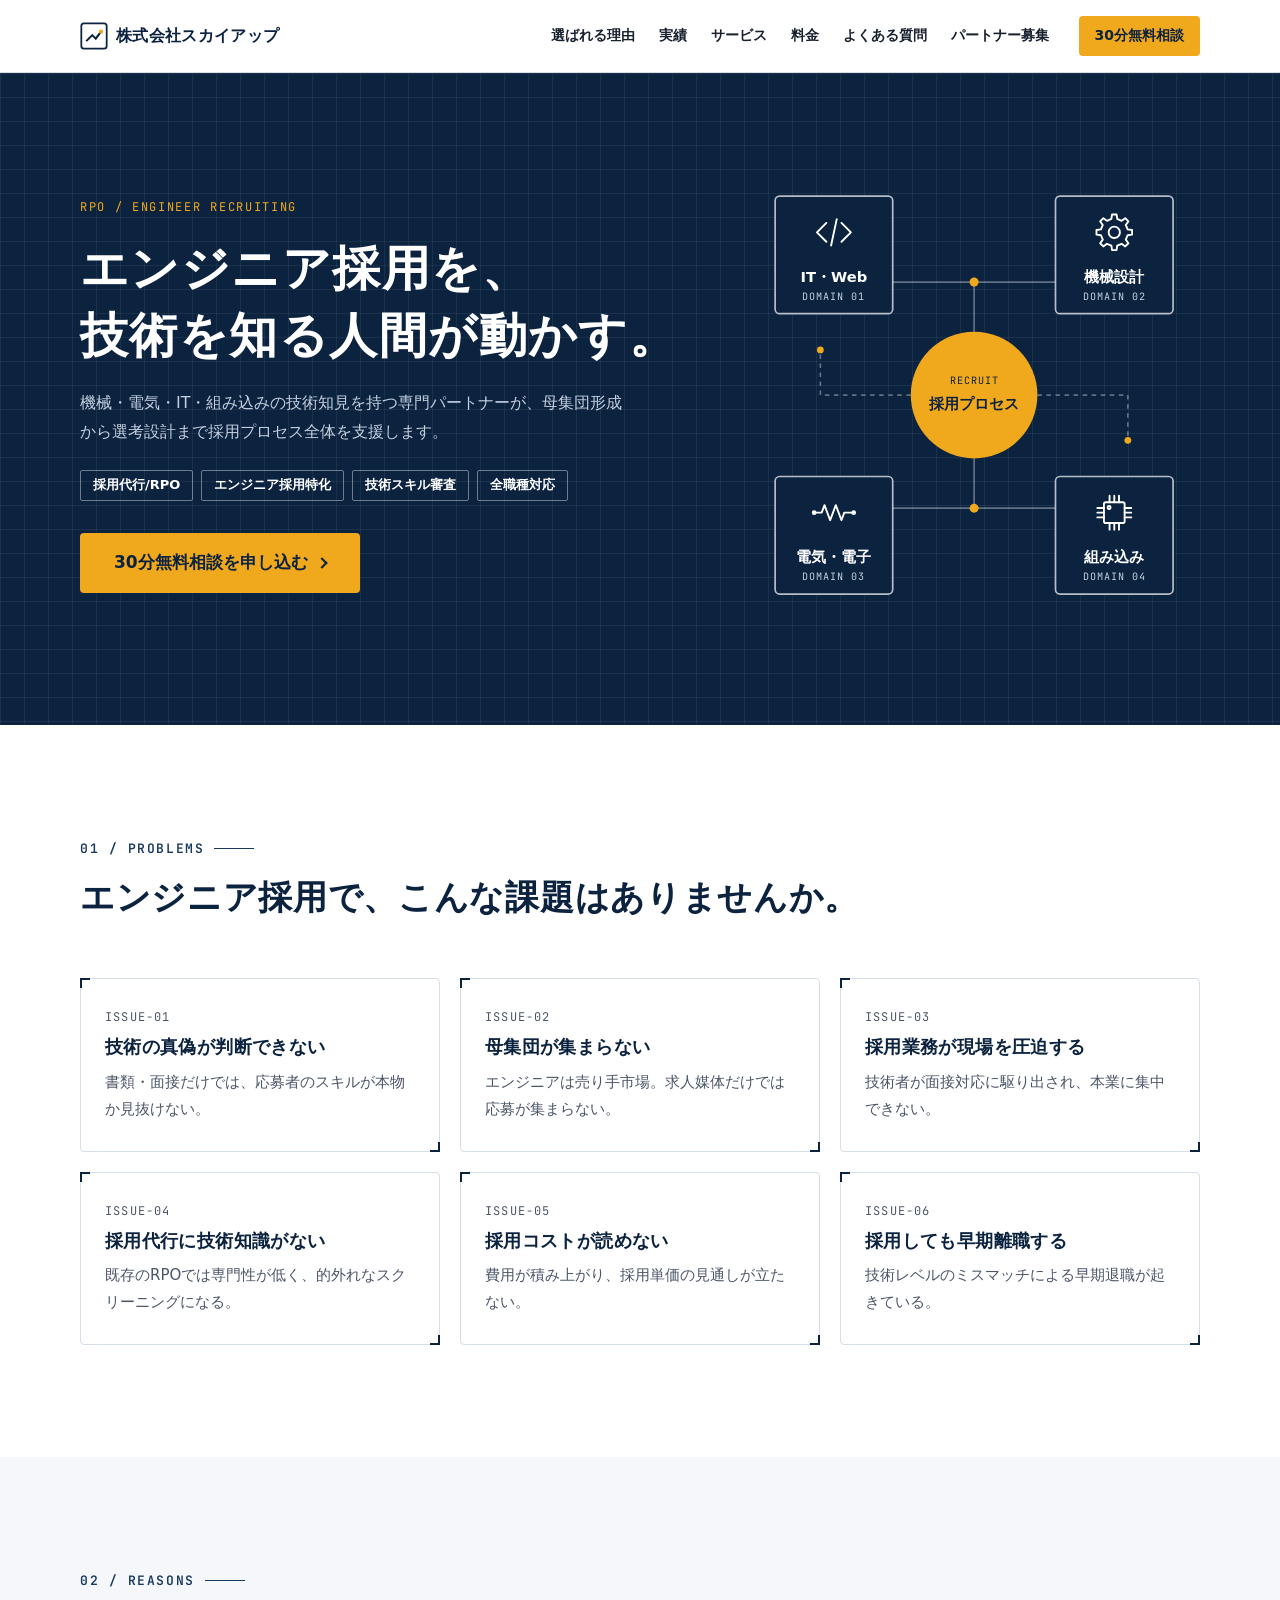
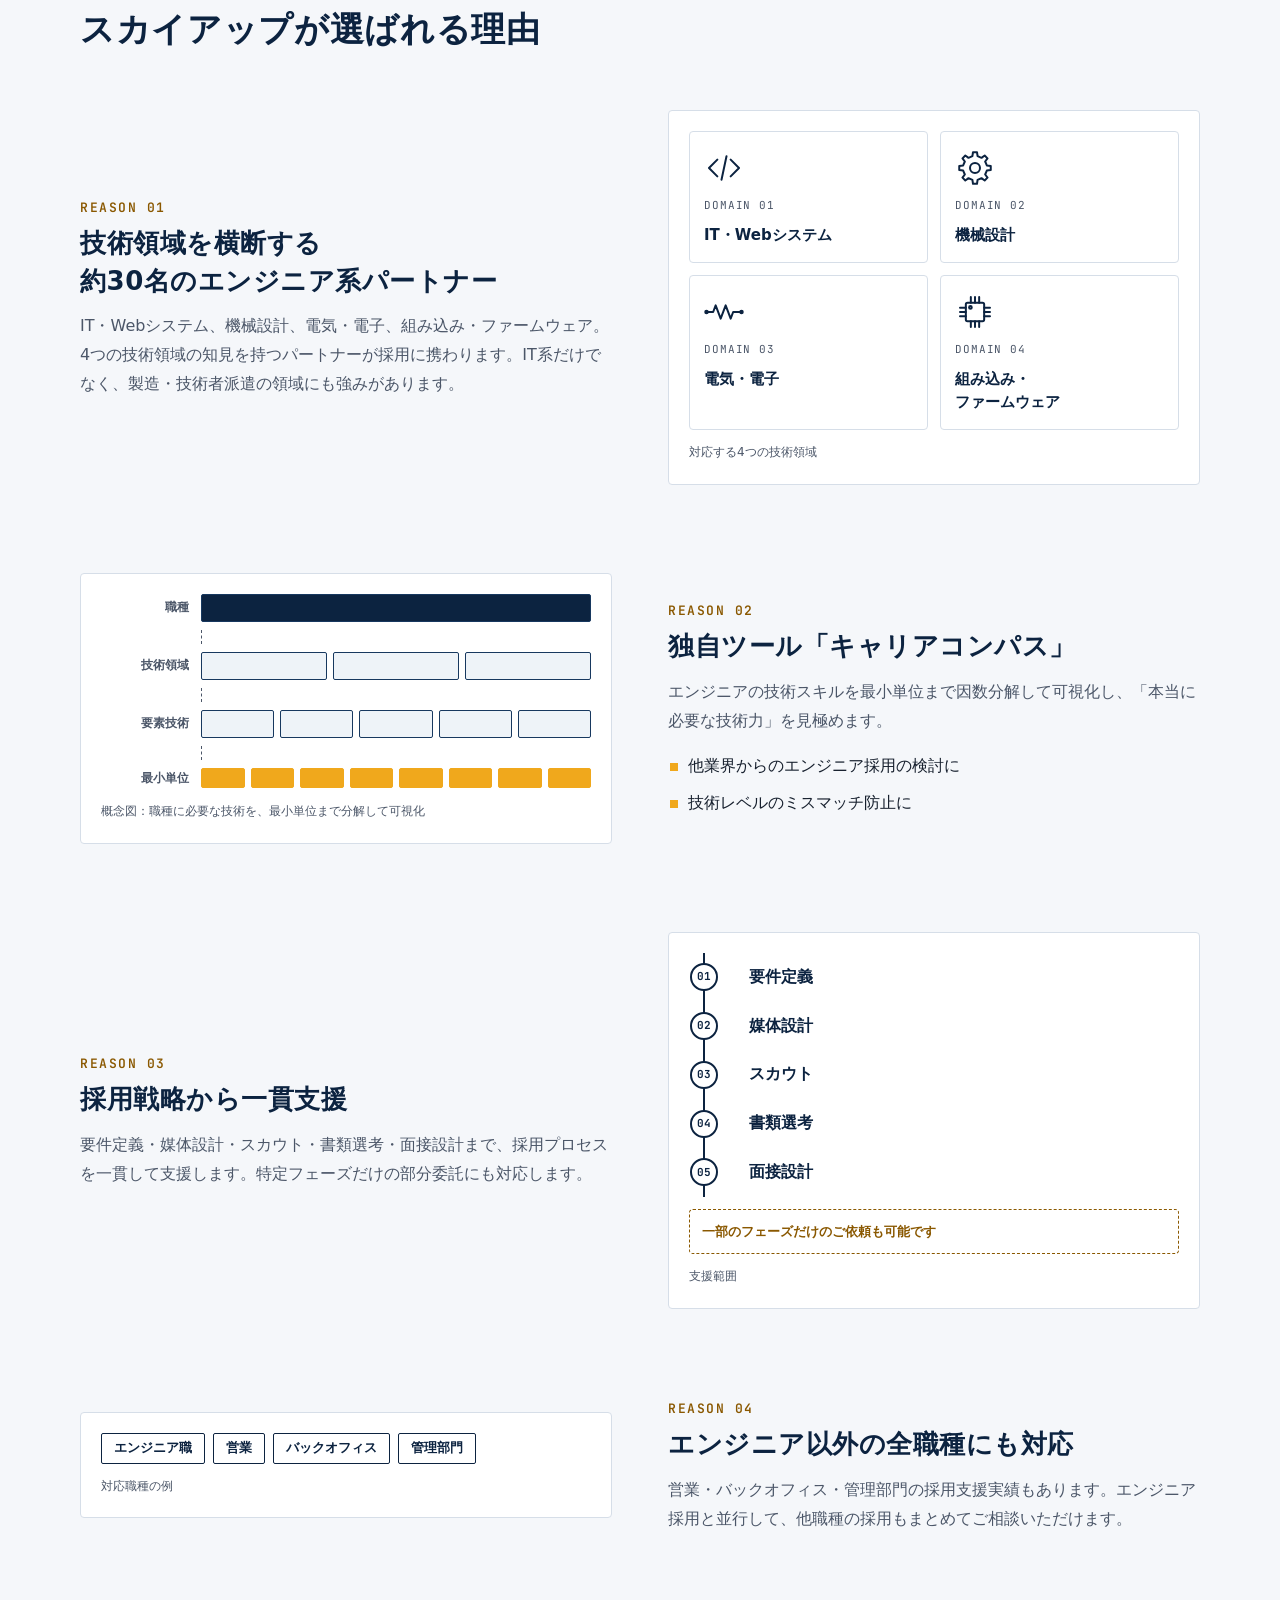
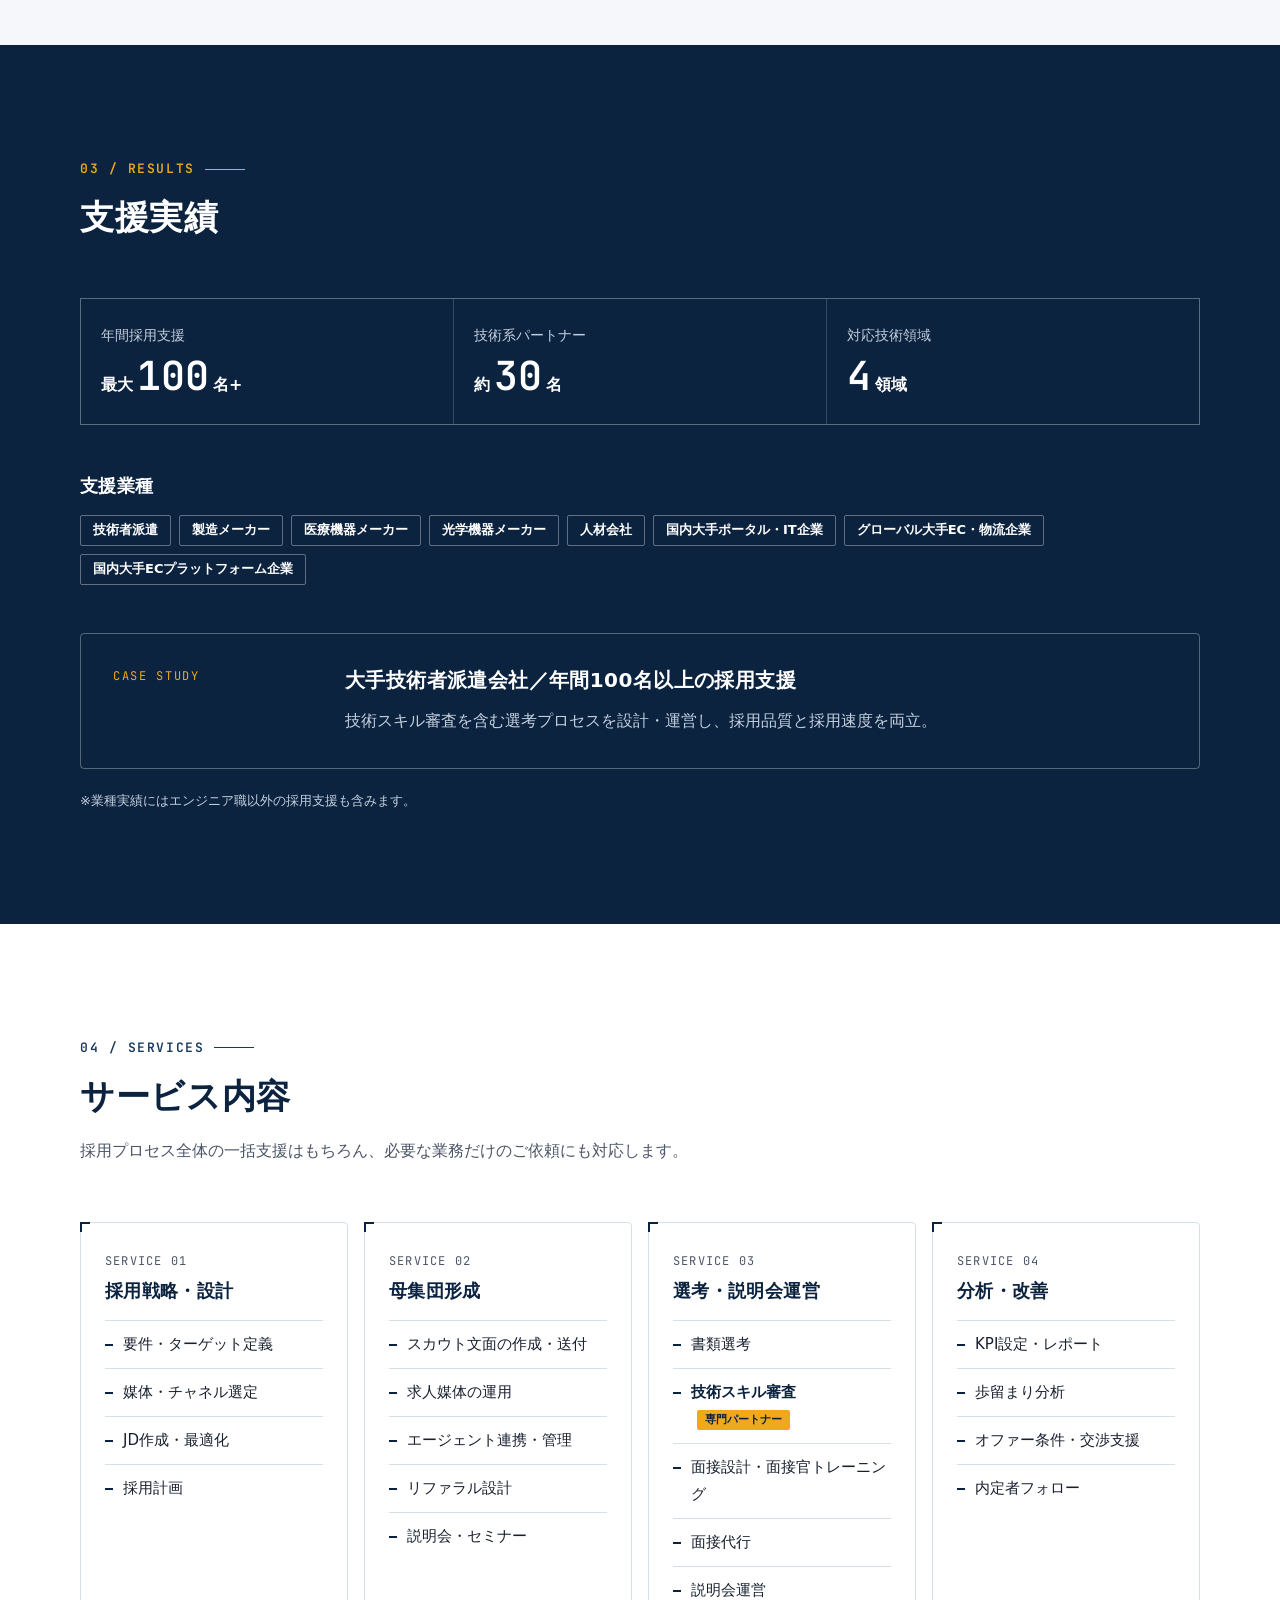
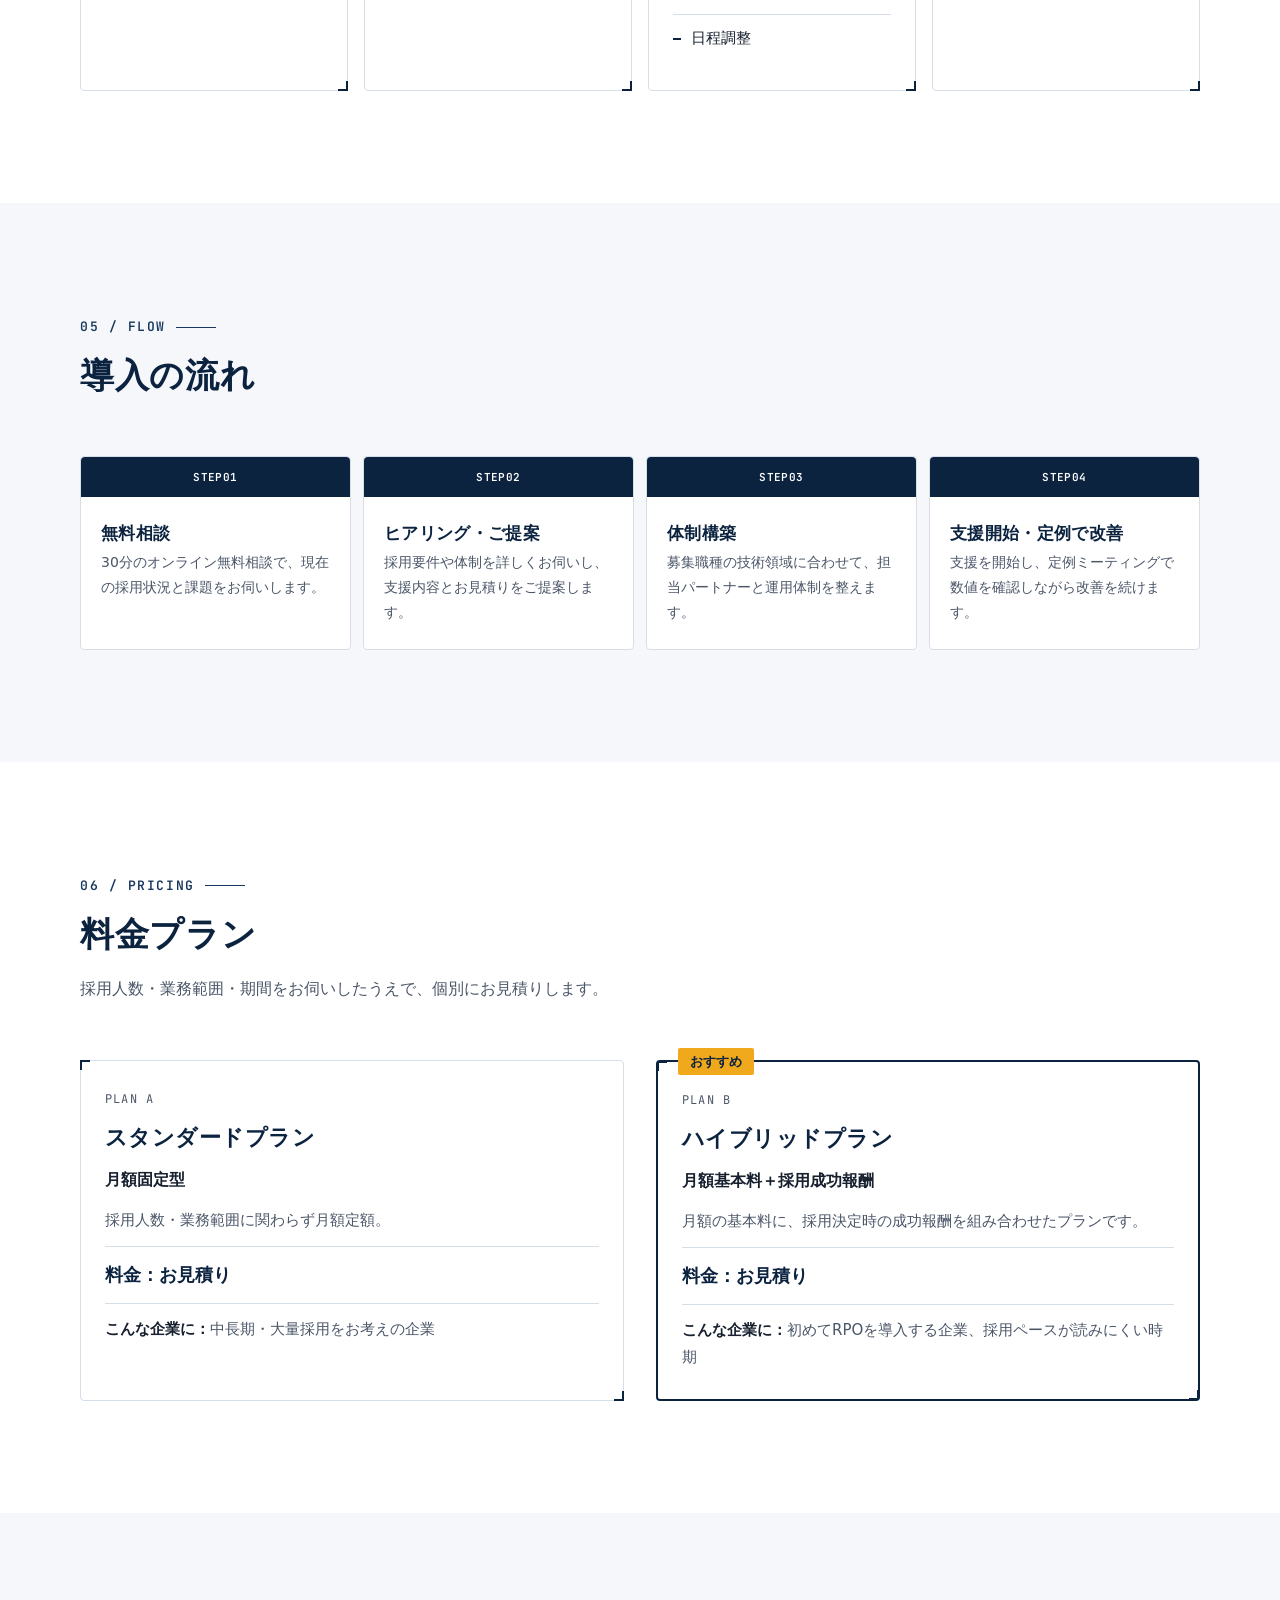
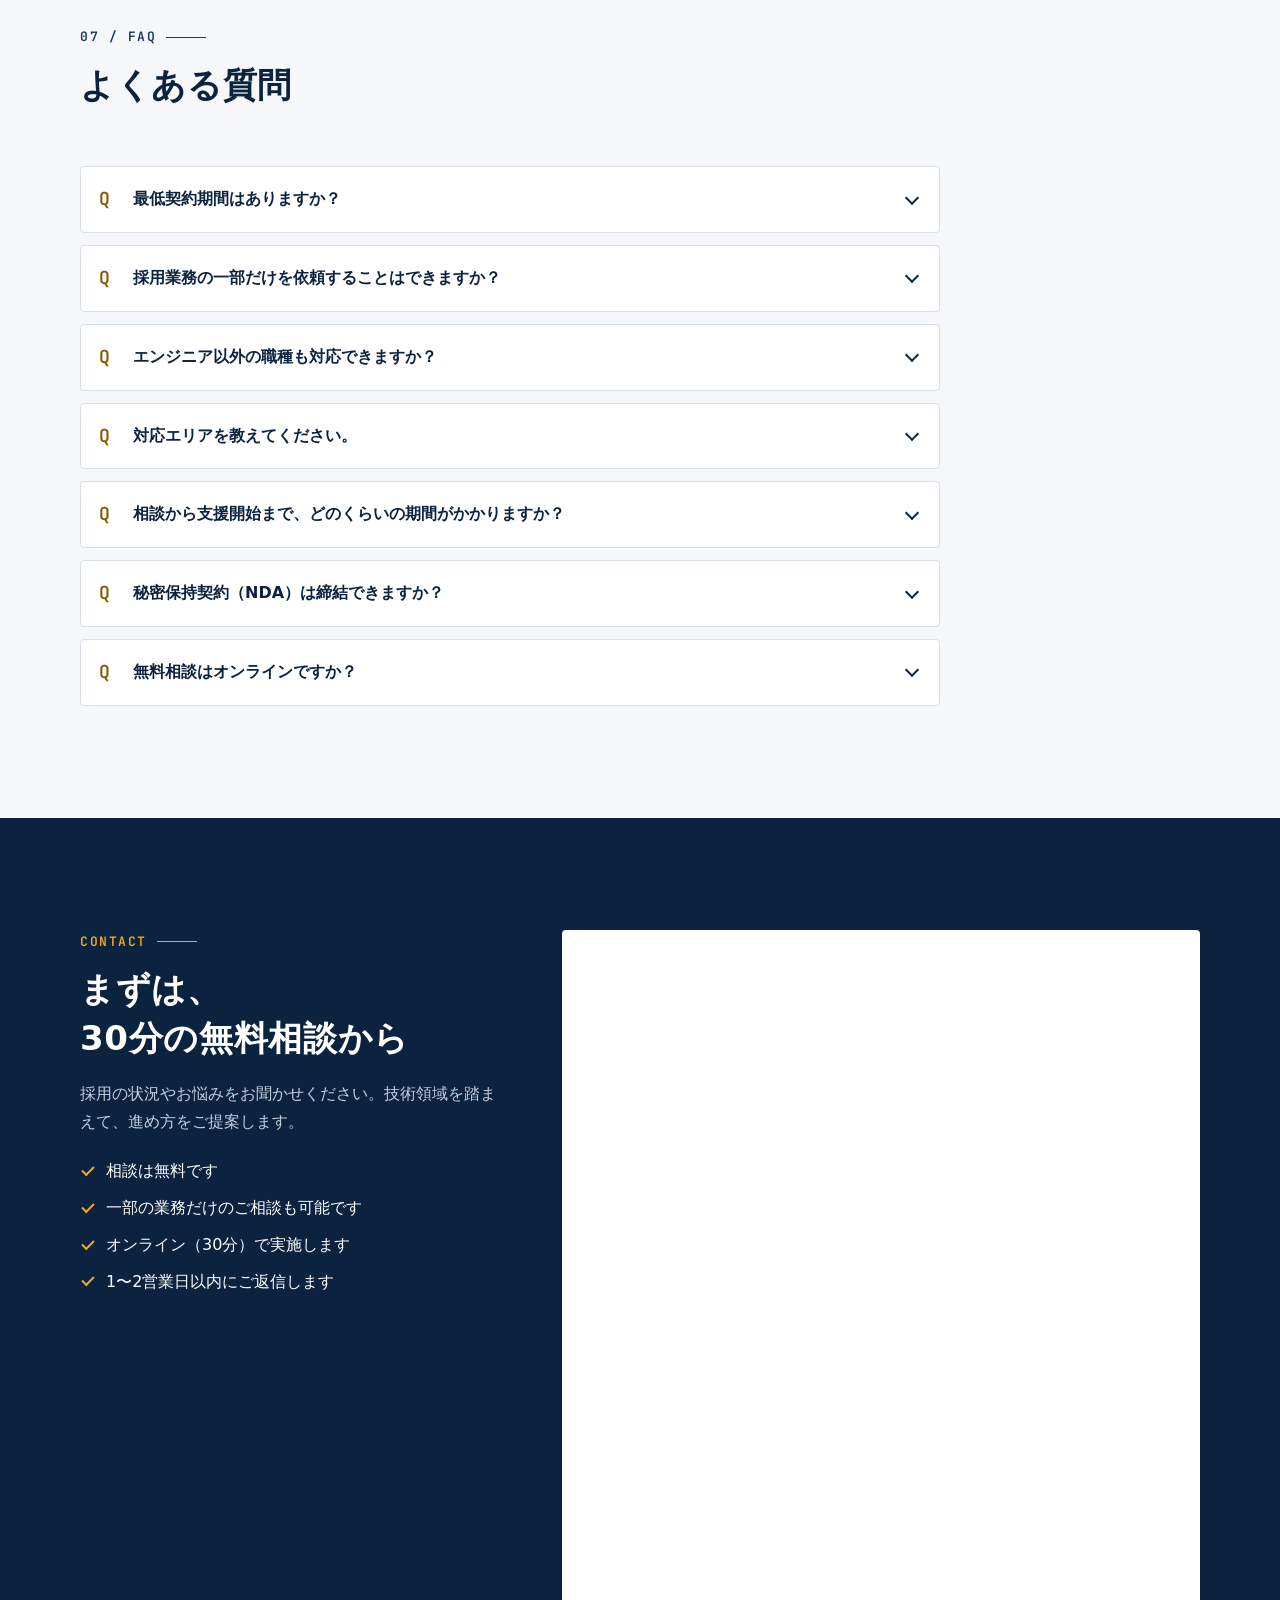
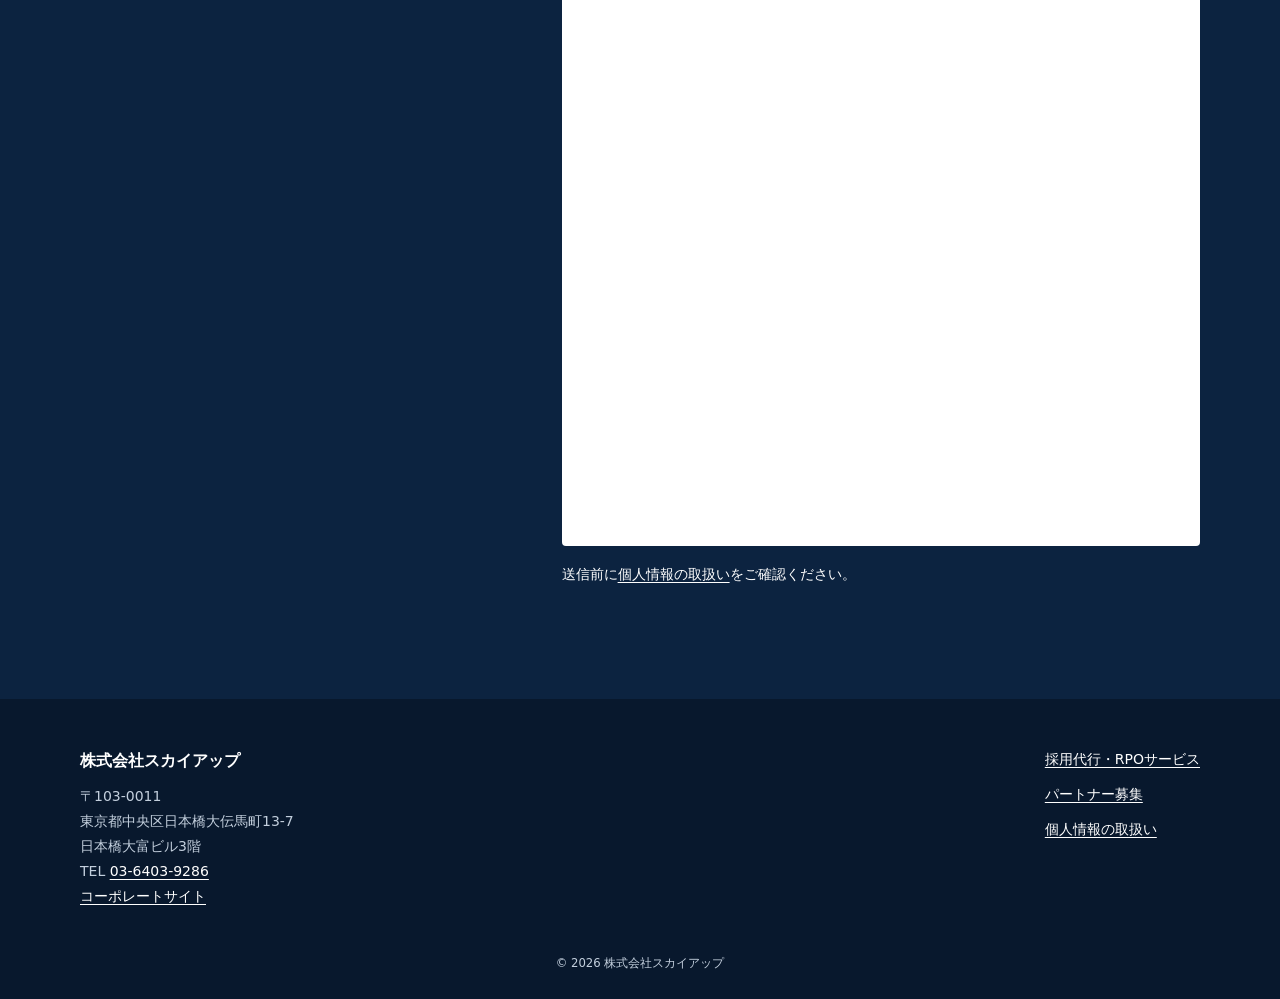
==== commit 998139e9: "Add online consultation FAQ, past work examples, and '約30名' wording Co-Authored-By: Claude Opus 5.5 " ====
--- a/index.html
+++ b/index.html
@@ -255,7 +255,7 @@
           </li>
           <li class="stat">
             <p class="stat-label">技術系パートナー</p>
-            <p class="stat-value">30<small>名</small></p>
+            <p class="stat-value"><span class="stat-prefix">約</span>30<small>名</small></p>
           </li>
           <li class="stat">
             <p class="stat-label">対応技術領域</p>
@@ -351,7 +351,7 @@
         <ol class="steps">
           <li class="step">
             <h3 class="step-title">無料相談</h3>
-            <p class="step-text">30分の無料相談で、現在の採用状況と課題をお伺いします。</p>
+            <p class="step-text">30分のオンライン無料相談で、現在の採用状況と課題をお伺いします。</p>
             
           </li>
           <li class="step">
@@ -432,6 +432,10 @@
             <summary>秘密保持契約（NDA）は締結できますか？</summary>
             <div class="faq-answer"><p>はい、締結できます。</p></div>
           </details>
+          <details class="faq-item">
+            <summary>無料相談はオンラインですか？</summary>
+            <div class="faq-answer"><p>はい、30分の無料相談はオンラインで実施しています。</p></div>
+          </details>
         </div>
       </div>
     </section>
@@ -446,6 +450,7 @@
           <ul class="cta-points">
             <li>相談は無料です</li>
             <li>一部の業務だけのご相談も可能です</li>
+            <li>オンライン（30分）で実施します</li>
             <li>1〜2営業日以内にご返信します</li>
           </ul>
         </div>
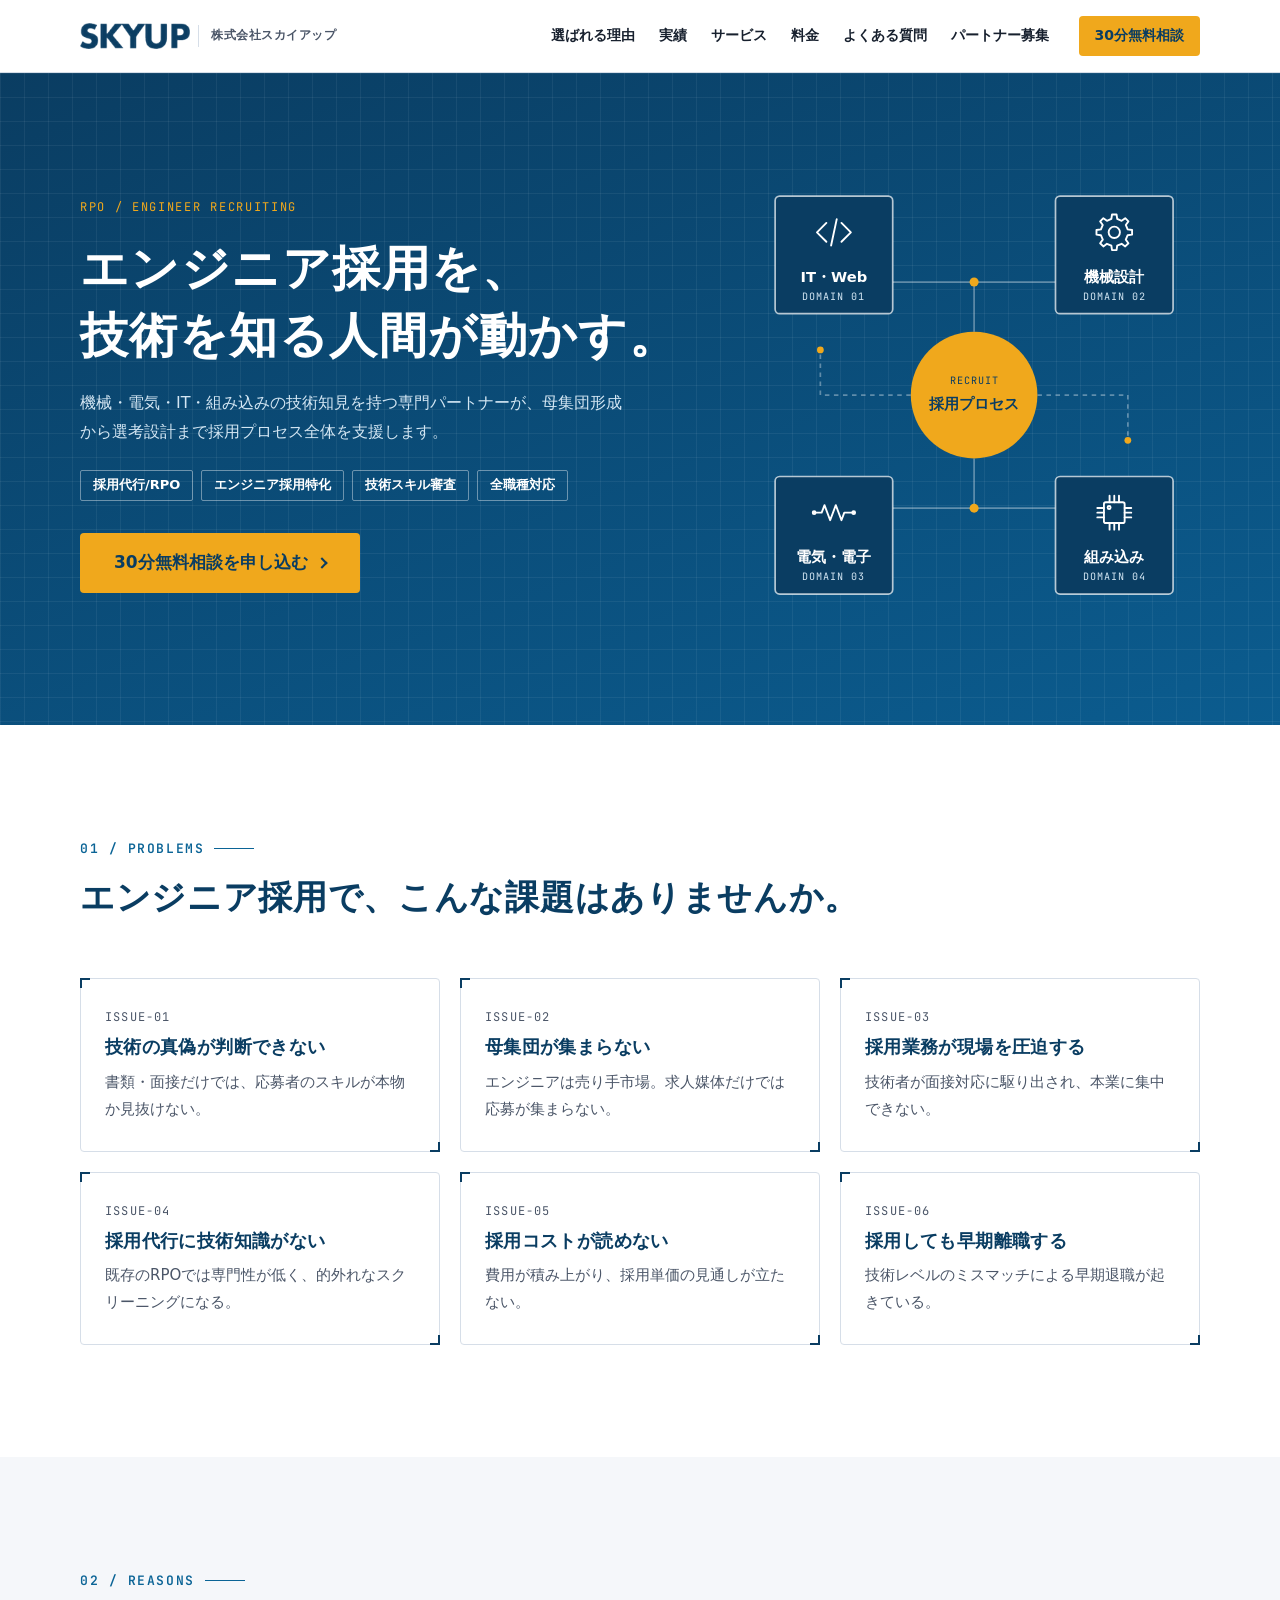
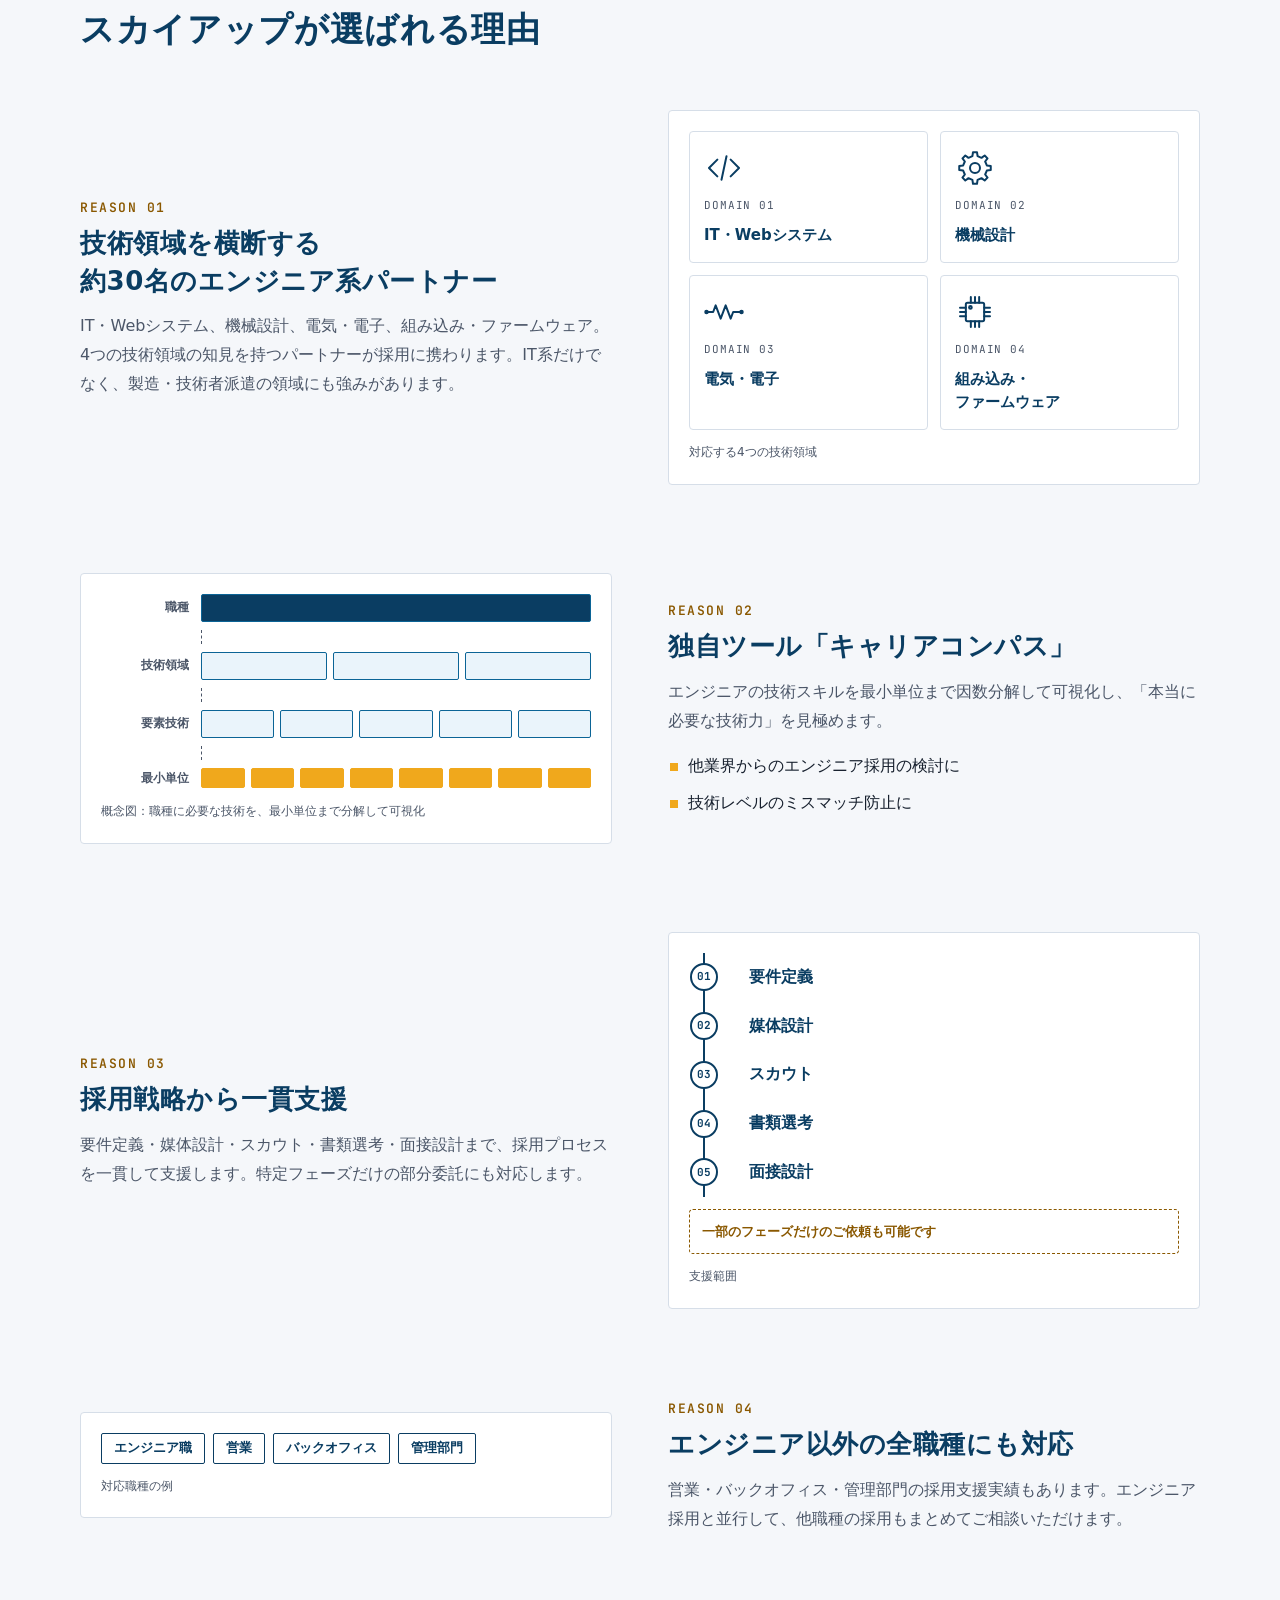
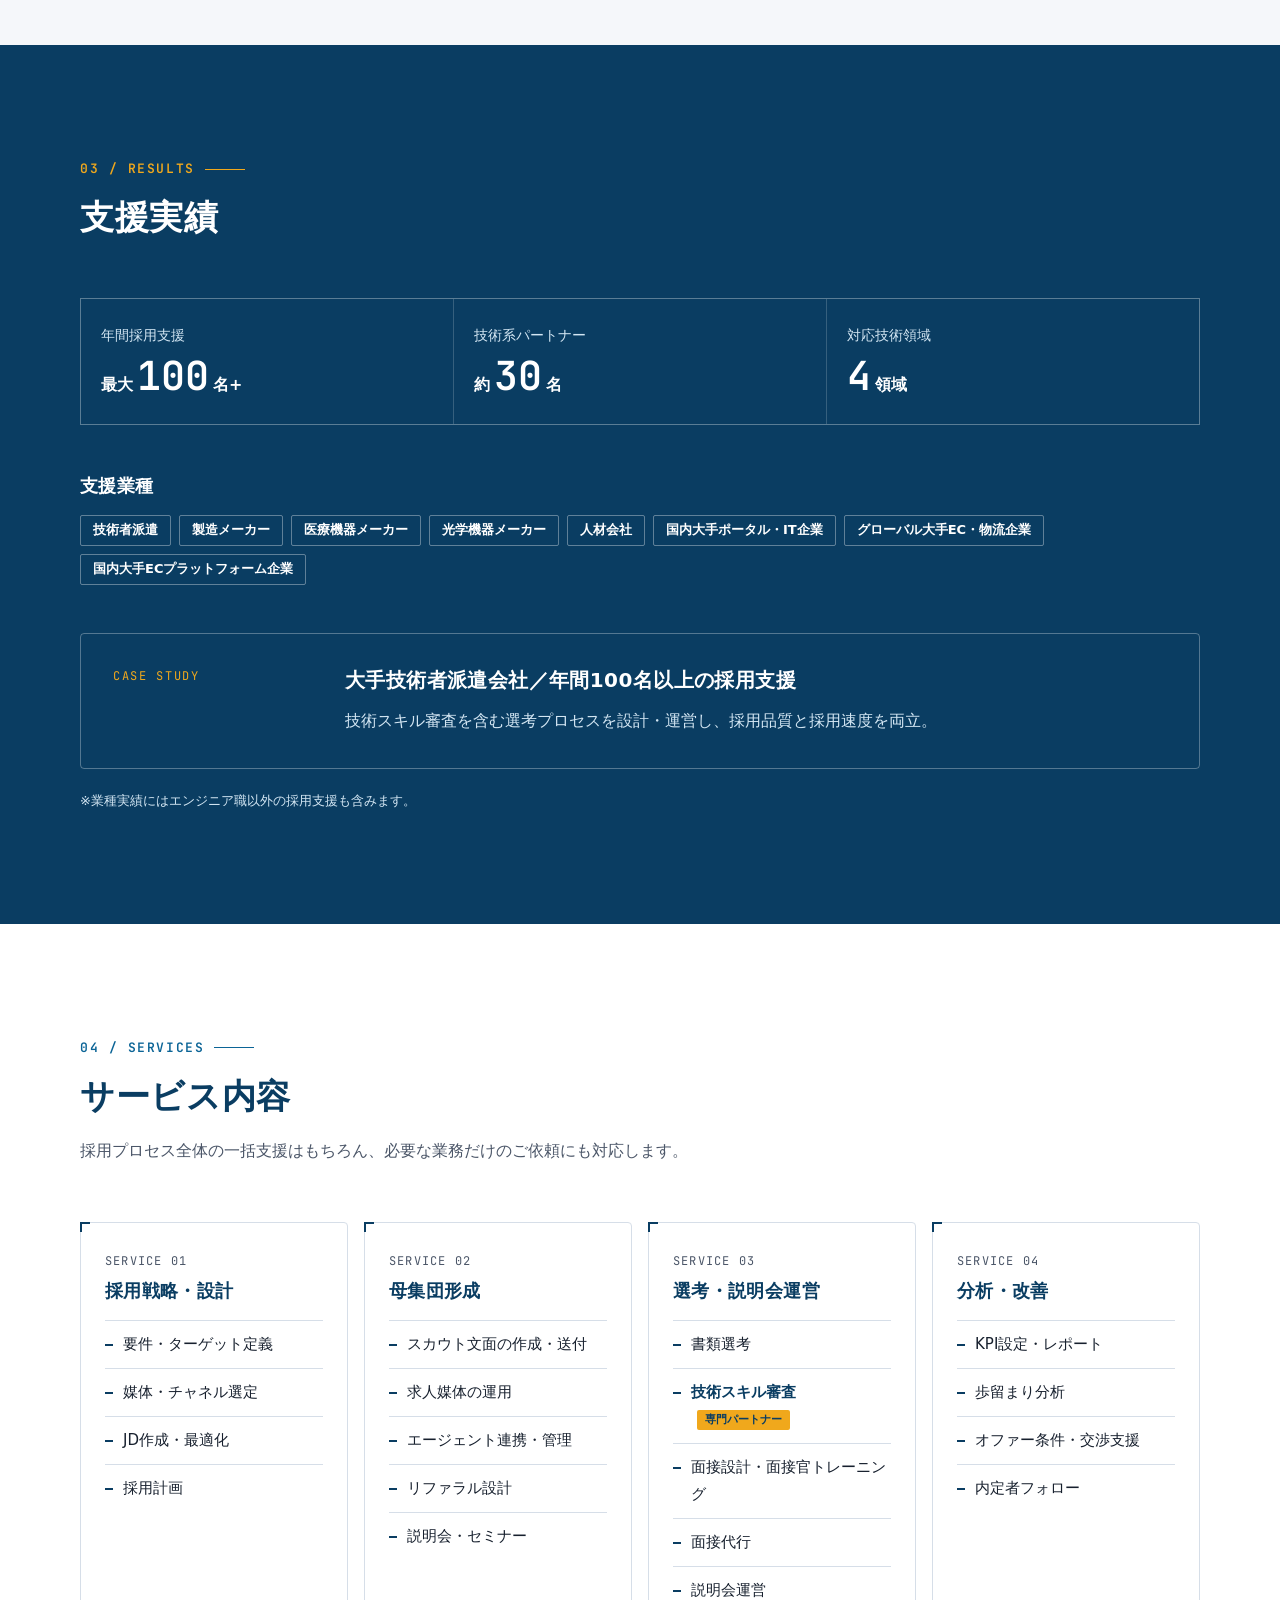
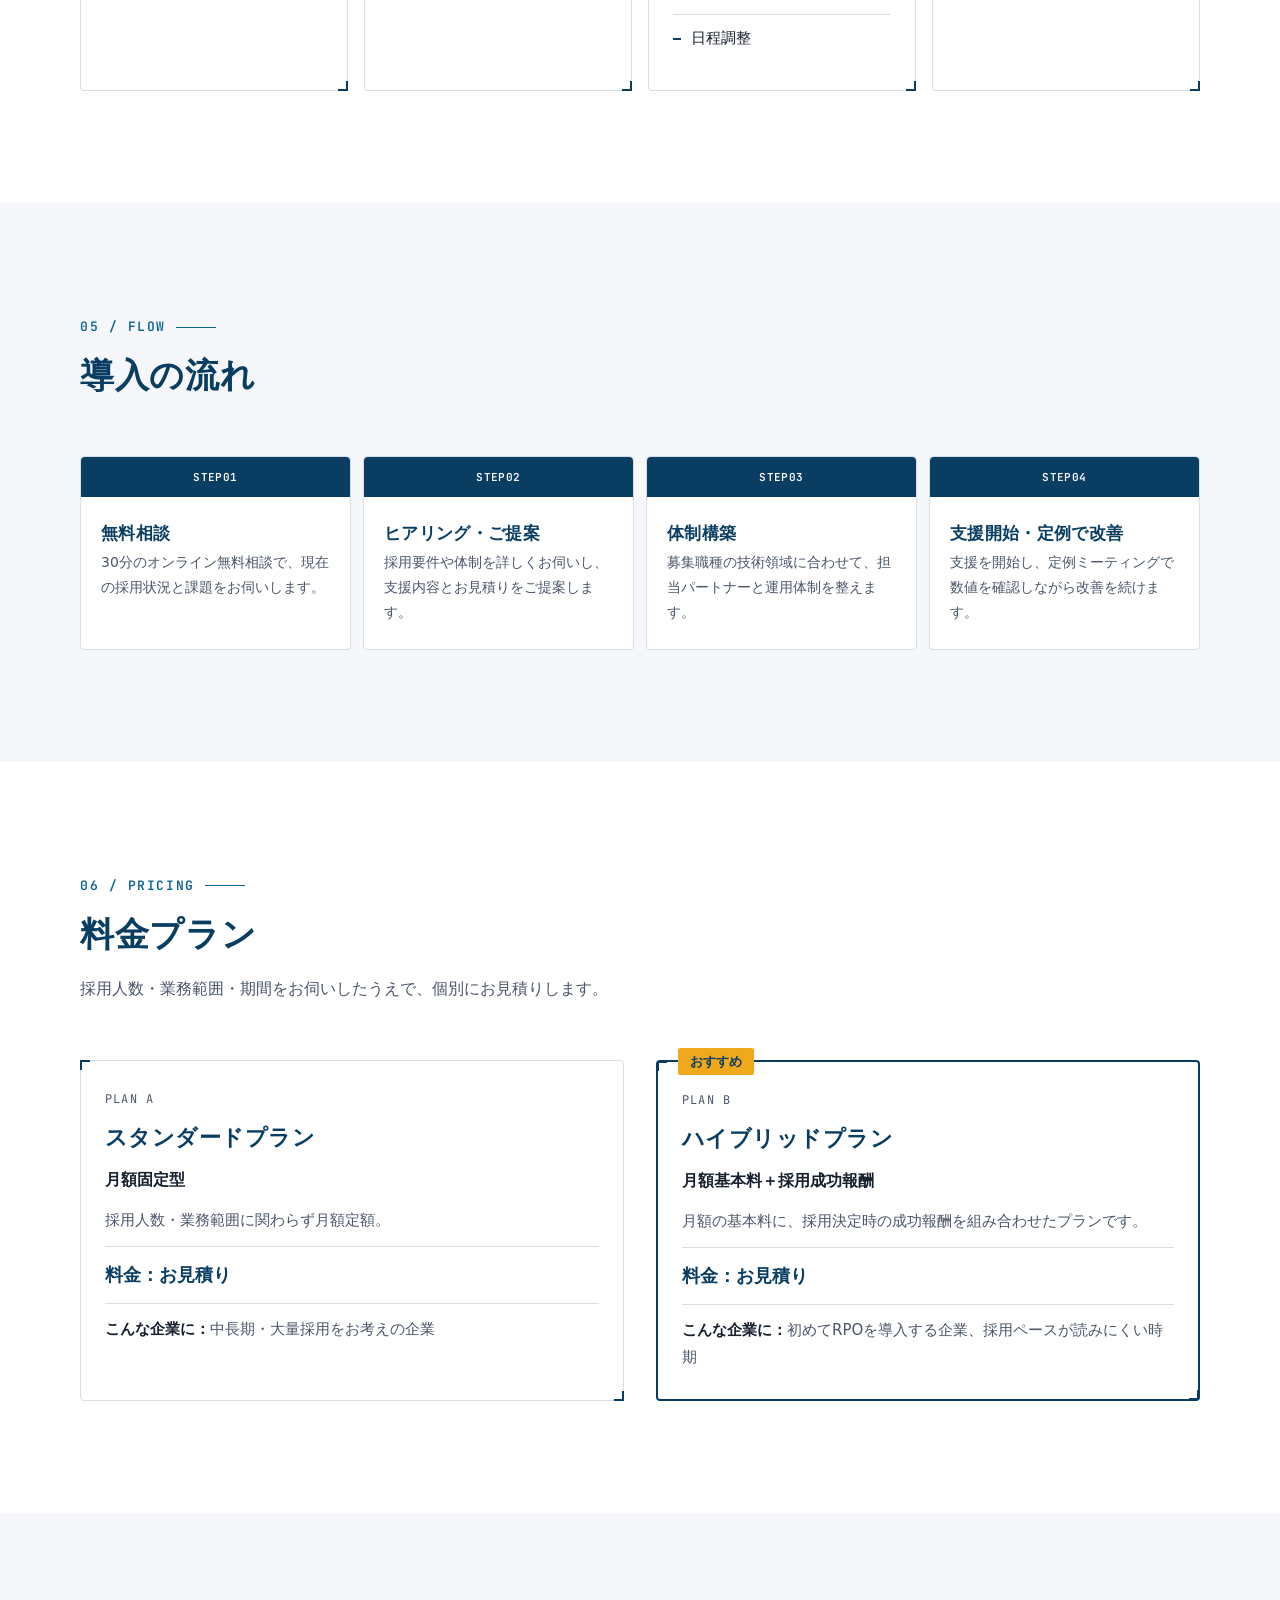
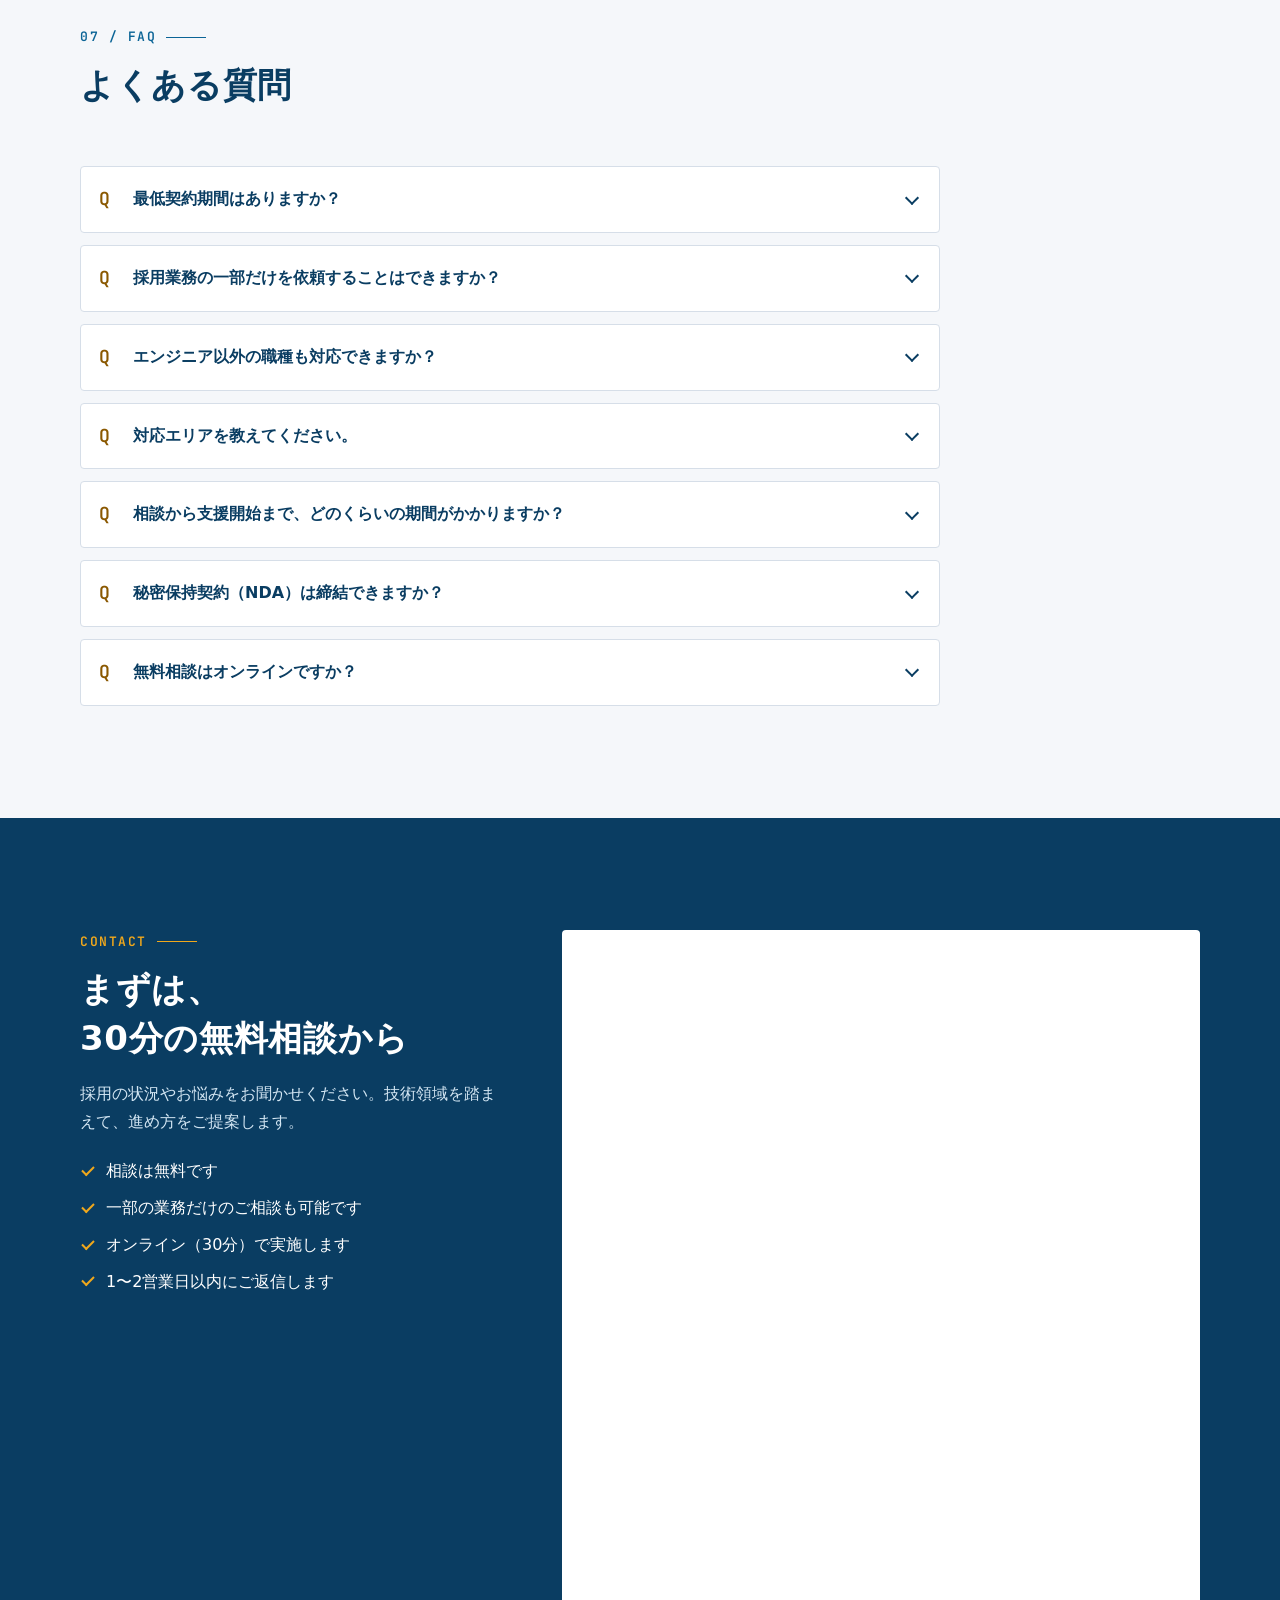
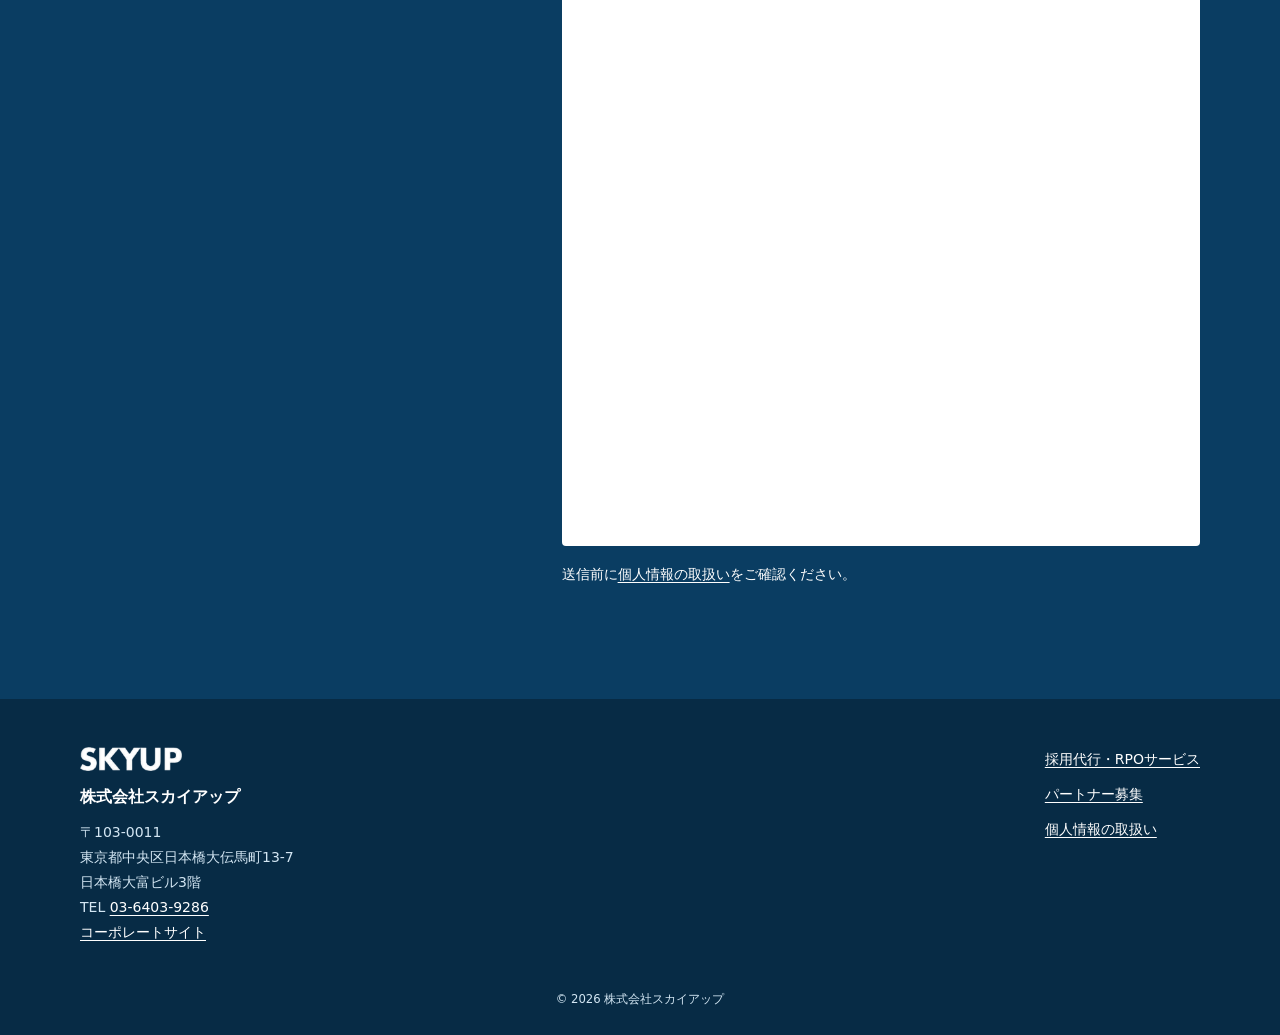
==== commit 9e03d2f7: "Apply SKYUP logo, brand colors, favicon and OGP images Co-Authored-By: Claude Opus 5.5 <noreply@anth" ====
--- a/index.html
+++ b/index.html
@@ -15,7 +15,7 @@
   <meta property="og:url" content="https://lp.skyupinc.com/">
   <meta property="og:image" content="https://lp.skyupinc.com/assets/img/ogp.png">
   <meta name="twitter:card" content="summary_large_image">
-  <meta name="theme-color" content="#0c2340">
+  <meta name="theme-color" content="#0a3d62">
   <link rel="icon" href="assets/img/favicon.svg" type="image/svg+xml">
   <link rel="icon" href="assets/img/favicon-32.png" sizes="32x32" type="image/png">
   <link rel="apple-touch-icon" href="assets/img/apple-touch-icon.png">
@@ -73,7 +73,7 @@
             <circle class="dg-via" cx="336" cy="240" r="3"/>
             <!-- 中央 -->
             <circle class="dg-core" cx="200" cy="200" r="56"/>
-            <text class="dg-sub" x="200" y="190" text-anchor="middle" style="fill:#0c2340">RECRUIT</text>
+            <text class="dg-sub" x="200" y="190" text-anchor="middle" style="fill:#0a3d62">RECRUIT</text>
             <text class="dg-core-text" x="200" y="212" text-anchor="middle">採用プロセス</text>
             <!-- 4領域 -->
             <g>
--- a/assets/css/style.css
+++ b/assets/css/style.css
@@ -8,12 +8,14 @@
 /* ---------- 1. デザイントークン ---------- */
 :root {
   /* ▼ ブランドカラー（仮）: ここを差し替える */
-  --color-primary: #0c2340;        /* メイン（紺） */
-  --color-primary-700: #17385f;    /* メインの明るめ */
-  --color-primary-050: #eef3f8;    /* メインのごく薄い背景 */
+  --color-primary: #0a3d62;        /* メイン（ロゴの空色を深くした青） */
+  --color-primary-700: #0b6496;    /* メインの明るめ（リンク等） */
+  --color-primary-050: #eaf4fb;    /* メインのごく薄い背景 */
+  --color-brand-sky: #0081bb;      /* ロゴ背景の空色（装飾用。白文字は不可） */
+  --hero-gradient: linear-gradient(160deg, #0a3d62 0%, #0b5c8f 100%);
   --color-accent: #f0a81c;         /* アクセント（CTA・強調） */
   --color-accent-hover: #ffbd3d;
-  --color-on-accent: #0c2340;      /* アクセント上の文字色 */
+  --color-on-accent: #0a3d62;      /* アクセント上の文字色 */
   --color-accent-ink: #8a5800;     /* 白背景上でアクセント色の文字を使う場合 */
 
   /* ▼ ニュートラル */
@@ -23,9 +25,9 @@
   --color-text-muted: #4b5668;
   --color-line: #d6dee8;
   --color-on-primary: #ffffff;
-  --color-on-primary-muted: #c3cfdd;
+  --color-on-primary-muted: #d3e6f3;
   --color-grid: rgba(255, 255, 255, 0.06); /* 紺背景の方眼 */
-  --color-grid-light: rgba(12, 35, 64, 0.05);
+  --color-grid-light: rgba(10, 61, 98, 0.05);
 
   /* ▼ 文字 */
   --font-sans: "Hiragino Sans", "Hiragino Kaku Gothic ProN", "Noto Sans JP", "Yu Gothic UI", "Yu Gothic", Meiryo, system-ui, sans-serif;
@@ -112,7 +114,9 @@
   display: flex; align-items: center; gap: 12px;
 }
 .brand { display: flex; align-items: center; gap: 8px; color: var(--color-primary); text-decoration: none; font-weight: 700; margin-right: auto; }
-.brand-mark { width: 28px; height: 28px; flex: none; }
+.brand-logo { height: 22px; width: auto; display: block; }
+.brand-sub { display: none; font-size: .75rem; color: var(--color-text-muted); font-weight: 600; letter-spacing: .04em; white-space: nowrap; }
+.footer-logo { height: 24px; width: auto; margin-bottom: 12px; }
 .brand-text { font-size: .875rem; letter-spacing: .02em; white-space: nowrap; }
 .header-cta { white-space: nowrap; }
 .menu-btn {
@@ -133,7 +137,7 @@
   display: none;
   position: absolute; left: 0; right: 0; top: var(--header-h);
   background: var(--color-bg); border-bottom: 1px solid var(--color-line);
-  box-shadow: 0 12px 24px rgba(12, 35, 64, .08);
+  box-shadow: 0 12px 24px rgba(10, 61, 98, .08);
 }
 .is-open .gnav { display: block; }
 .gnav ul { list-style: none; padding: 8px var(--gutter) 16px; }
@@ -204,7 +208,7 @@
   background:
     linear-gradient(var(--color-grid) 1px, transparent 1px) 0 0 / 24px 24px,
     linear-gradient(90deg, var(--color-grid) 1px, transparent 1px) 0 0 / 24px 24px,
-    var(--color-primary);
+    var(--hero-gradient);
   color: var(--color-on-primary);
   padding: 48px 0 56px;
 }
@@ -378,14 +382,14 @@
 .sticky-cta {
   position: fixed; left: 0; right: 0; bottom: 0; z-index: 40;
   padding: 10px var(--gutter) calc(10px + env(safe-area-inset-bottom));
-  background: rgba(12, 35, 64, .96);
+  background: rgba(10, 61, 98, .96);
   transform: translateY(110%); transition: transform .25s;
 }
 .sticky-cta.is-visible { transform: translateY(0); }
 .sticky-cta .btn { width: 100%; }
 
 /* ---------- 15. フッター ---------- */
-.site-footer { background: #08182d; color: var(--color-on-primary-muted); padding: 48px 0 24px; font-size: .875rem; }
+.site-footer { background: #072b45; color: var(--color-on-primary-muted); padding: 48px 0 24px; font-size: .875rem; }
 body:has(.sticky-cta) .site-footer { padding-bottom: calc(24px + 80px); }
 .footer-inner { display: grid; gap: 32px; }
 .footer-name { color: #fff; font-weight: 700; font-size: 1rem; margin-bottom: 8px; }
@@ -398,7 +402,7 @@
   background:
     linear-gradient(var(--color-grid) 1px, transparent 1px) 0 0 / 24px 24px,
     linear-gradient(90deg, var(--color-grid) 1px, transparent 1px) 0 0 / 24px 24px,
-    var(--color-primary);
+    var(--hero-gradient);
   color: var(--color-on-primary); padding: 48px 0;
 }
 .page-hero .eyebrow { color: var(--color-accent); }
@@ -456,7 +460,8 @@
   .gnav ul { display: flex; gap: 4px; padding: 0; }
   .gnav a { border: 0; padding: 8px 10px; font-size: .875rem; color: var(--color-text); }
   .gnav a:hover { color: var(--color-primary-700); text-decoration: underline; }
-  .brand-text { font-size: 1rem; }
+  .brand-logo { height: 26px; }
+  .brand-sub { display: inline; padding-left: 12px; border-left: 1px solid var(--color-line); }
   .header-cta { margin-left: 8px; }
 
   .hero { padding: 96px 0 104px; }
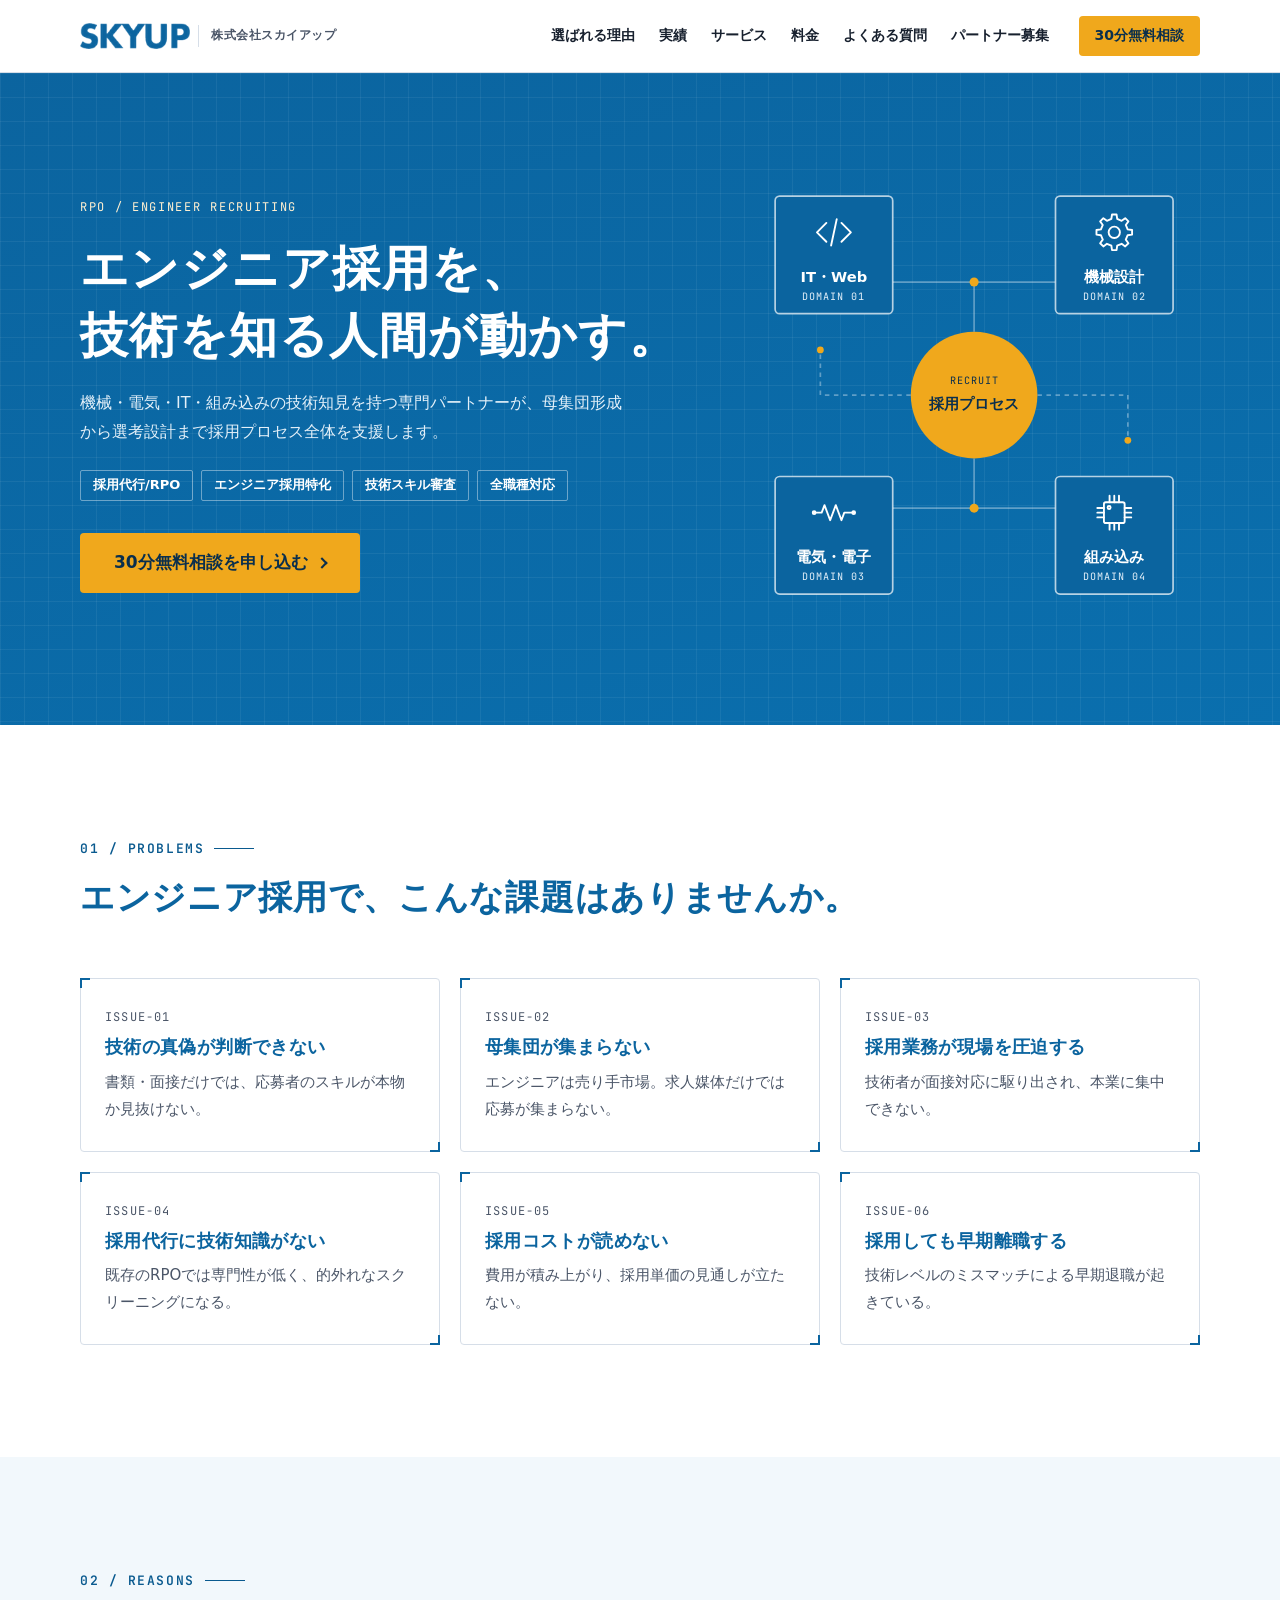
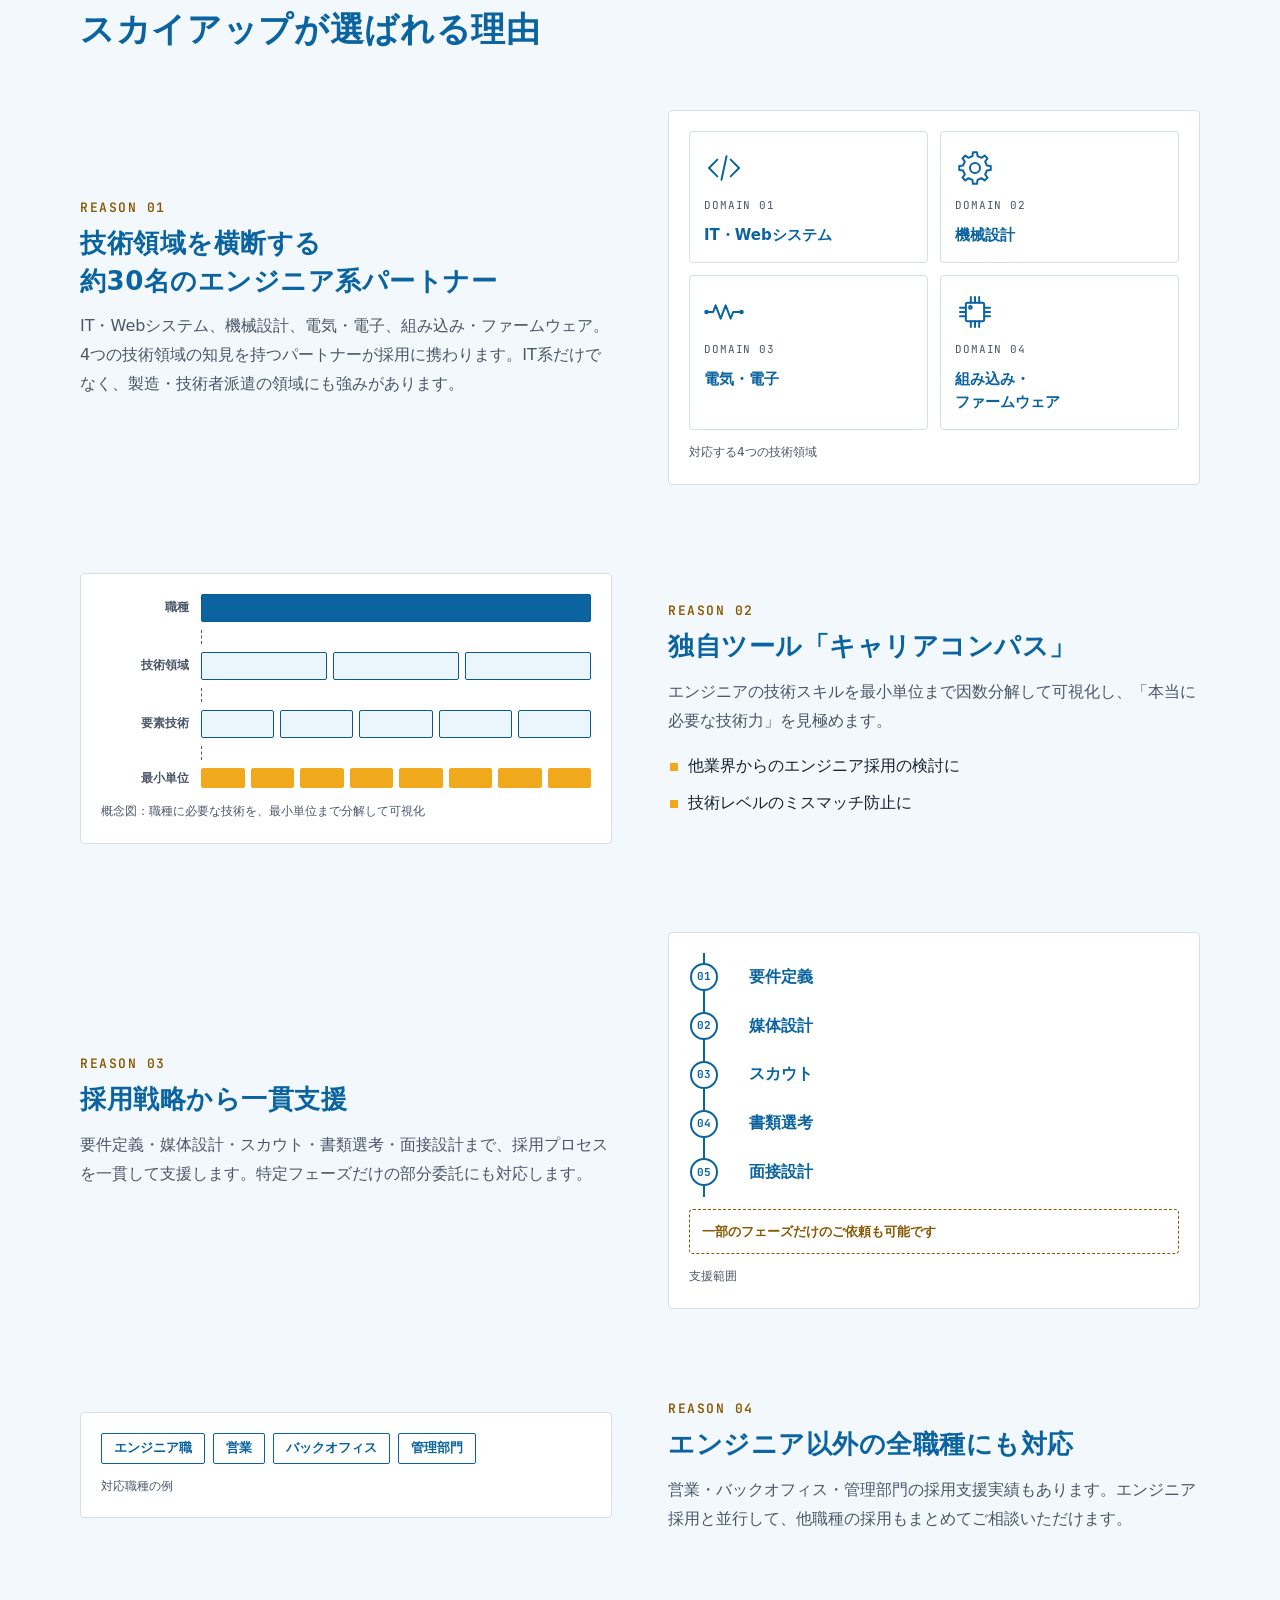
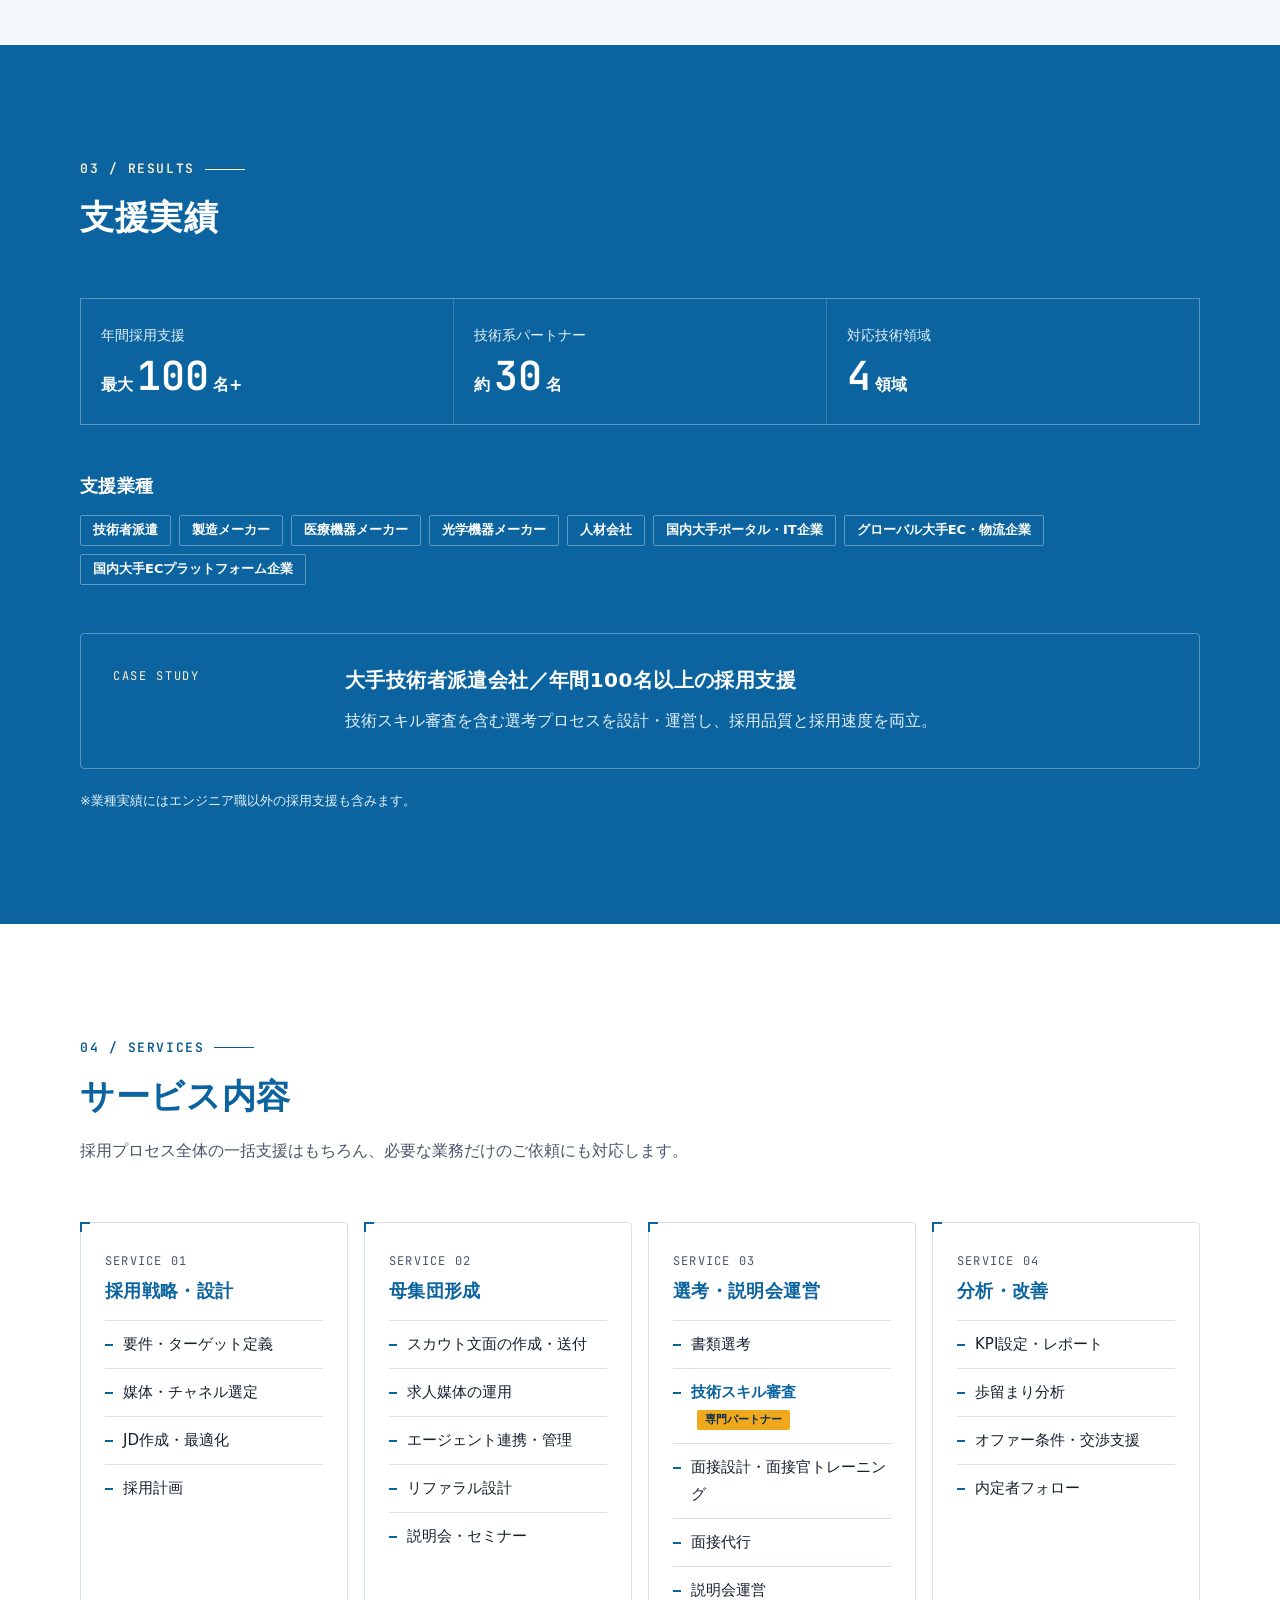
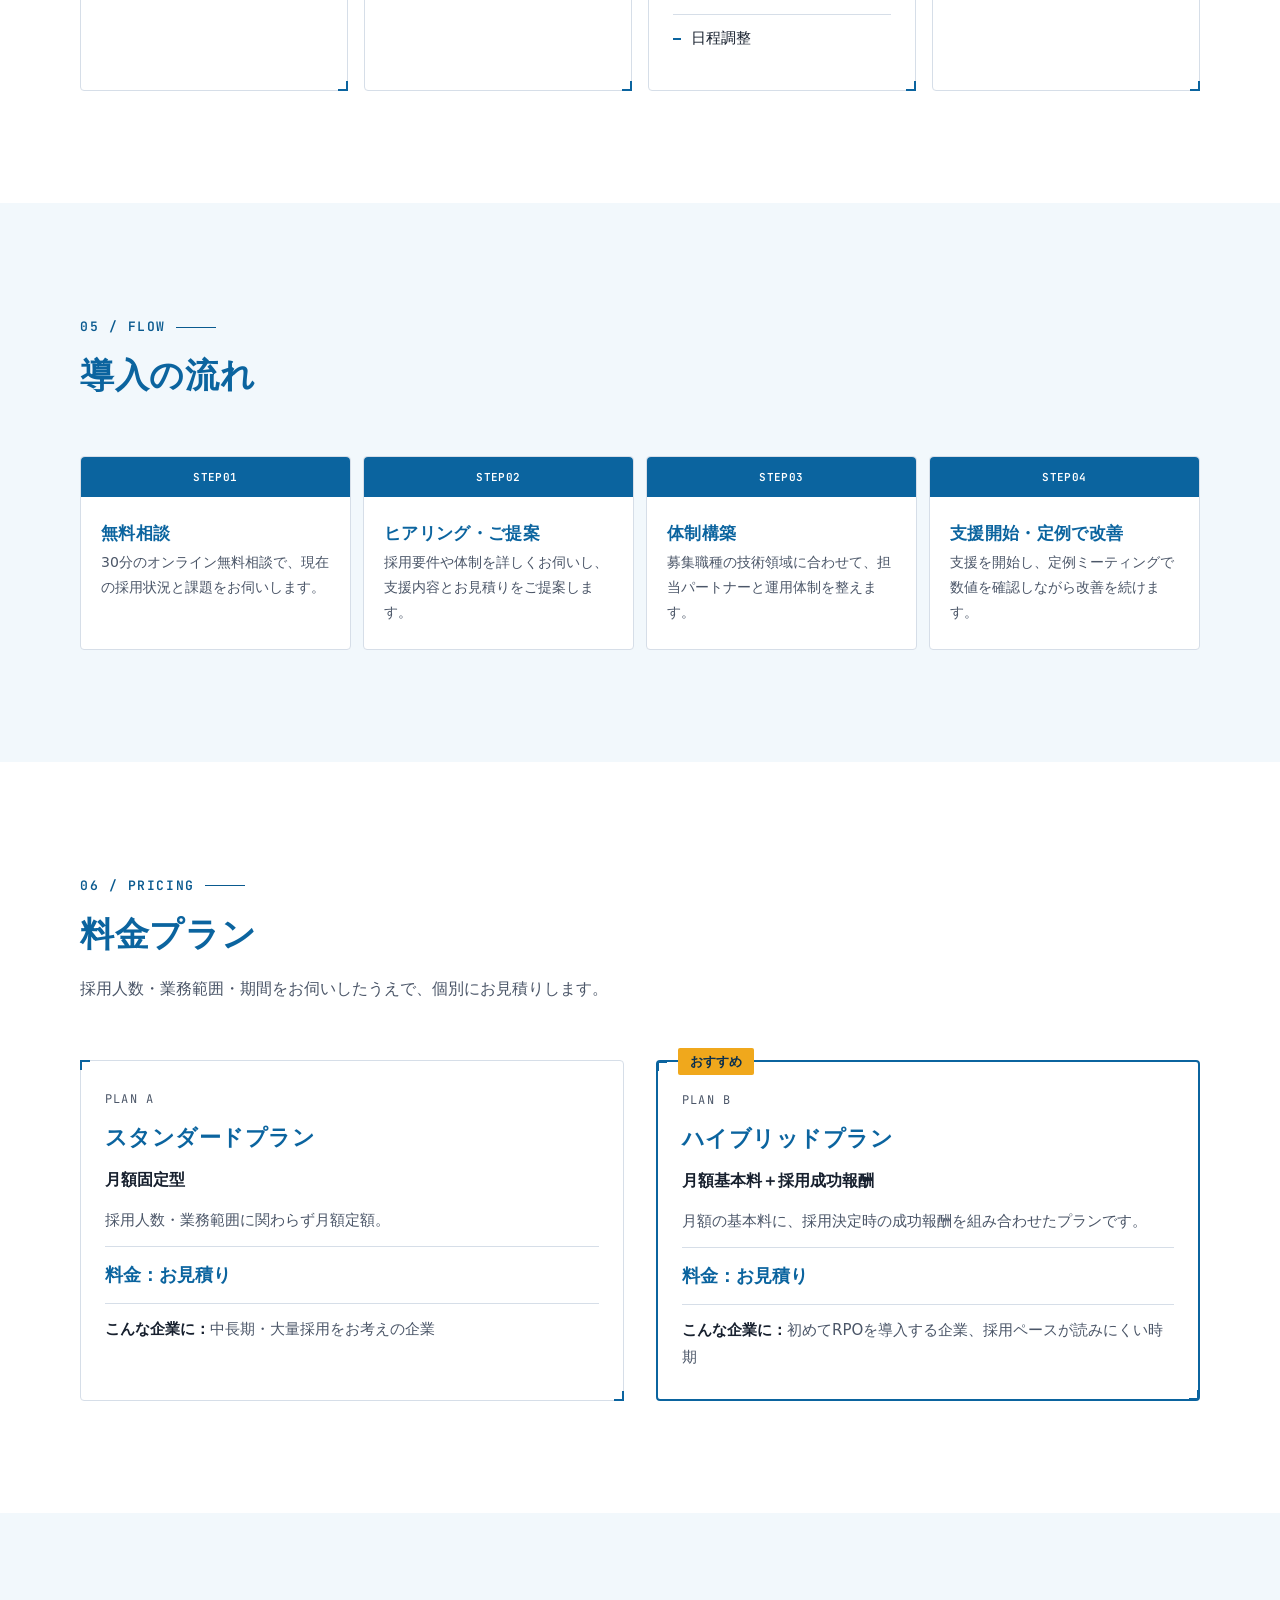
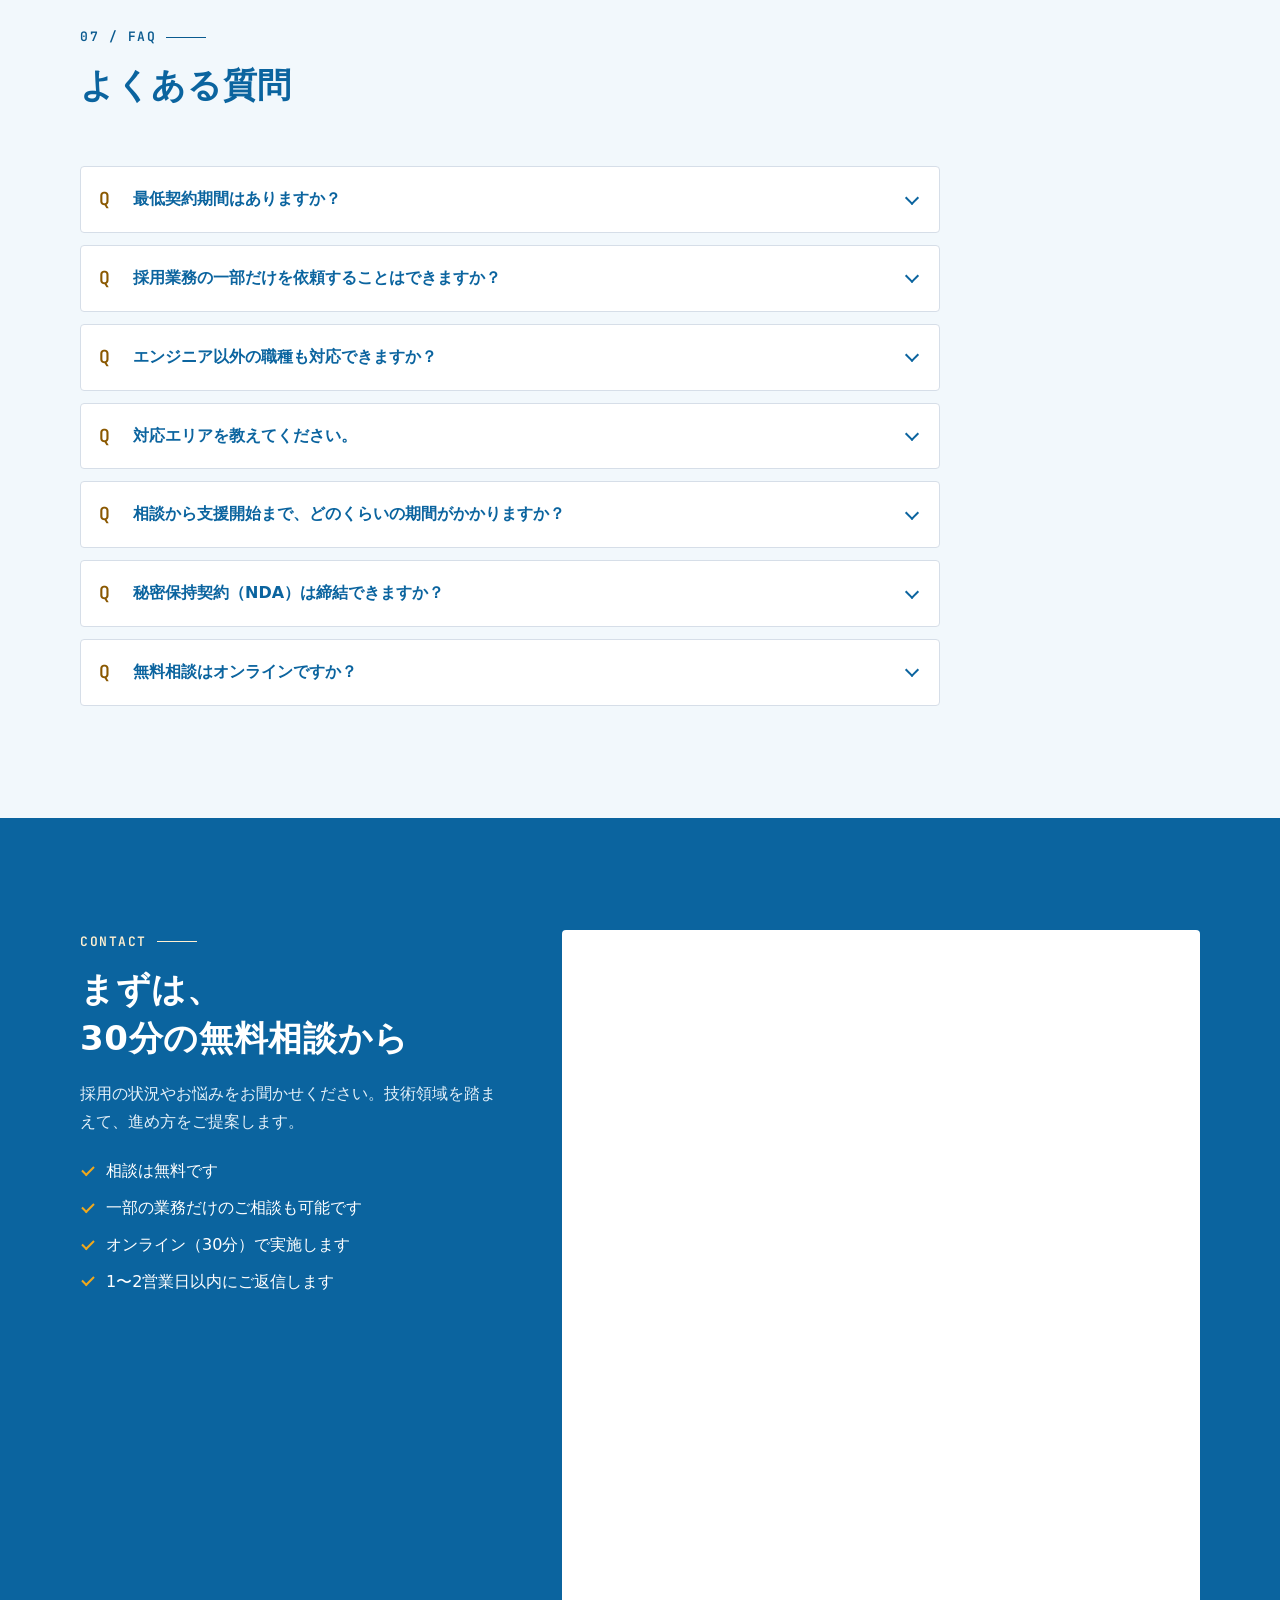
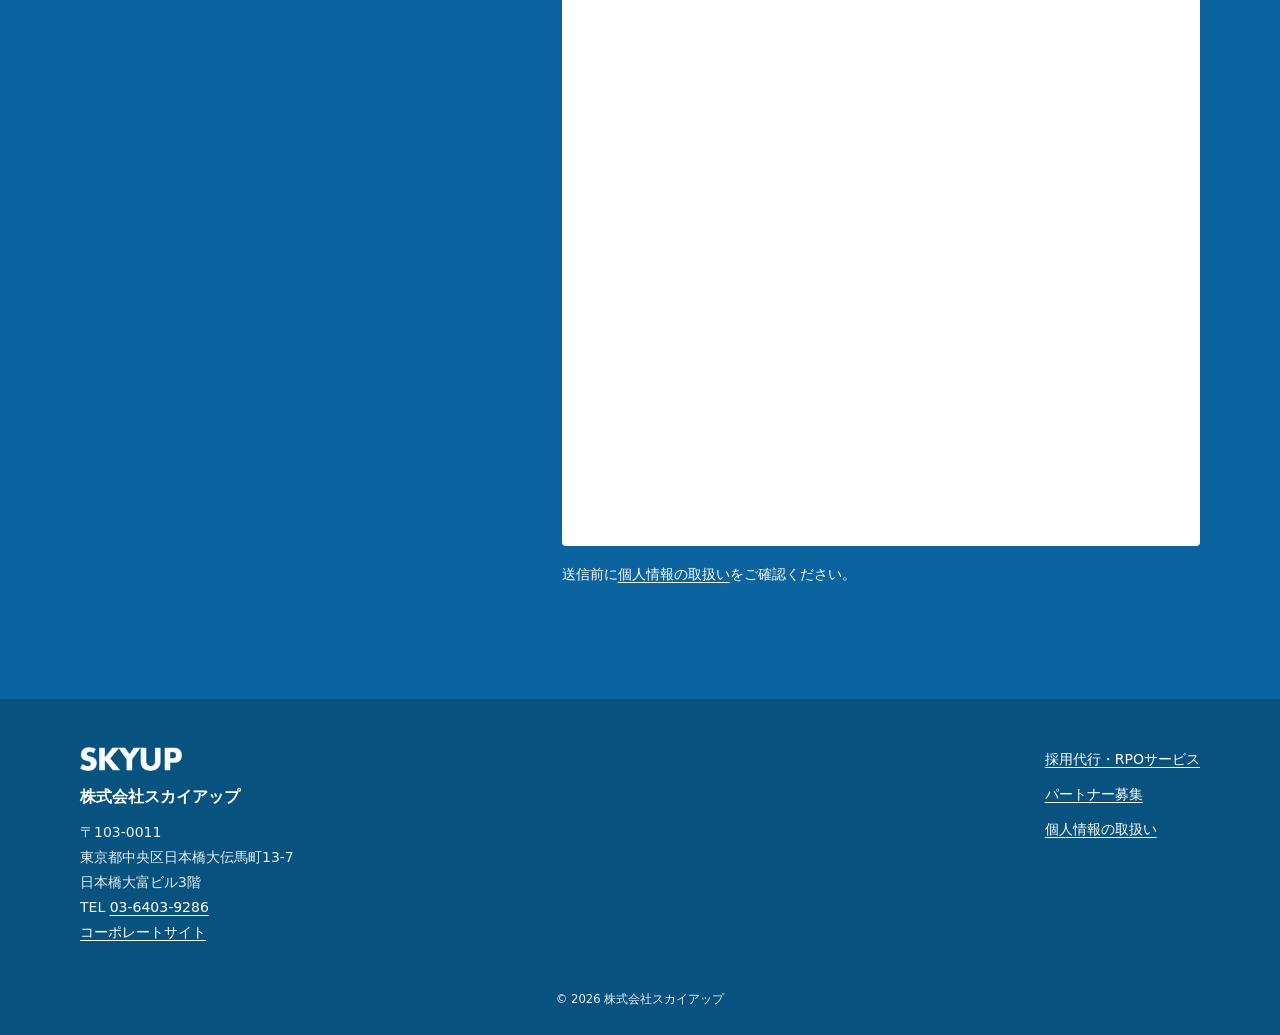
==== commit 7e68e720: "Brighten brand blue and keep text contrast at AA Co-Authored-By: Claude Opus 5.5 <noreply@anthropic." ====
--- a/index.html
+++ b/index.html
@@ -15,7 +15,7 @@
   <meta property="og:url" content="https://lp.skyupinc.com/">
   <meta property="og:image" content="https://lp.skyupinc.com/assets/img/ogp.png">
   <meta name="twitter:card" content="summary_large_image">
-  <meta name="theme-color" content="#0a3d62">
+  <meta name="theme-color" content="#0b649f">
   <link rel="icon" href="assets/img/favicon.svg" type="image/svg+xml">
   <link rel="icon" href="assets/img/favicon-32.png" sizes="32x32" type="image/png">
   <link rel="apple-touch-icon" href="assets/img/apple-touch-icon.png">
@@ -73,7 +73,7 @@
             <circle class="dg-via" cx="336" cy="240" r="3"/>
             <!-- 中央 -->
             <circle class="dg-core" cx="200" cy="200" r="56"/>
-            <text class="dg-sub" x="200" y="190" text-anchor="middle" style="fill:#0a3d62">RECRUIT</text>
+            <text class="dg-sub" x="200" y="190" text-anchor="middle" style="fill:#0a2f4d">RECRUIT</text>
             <text class="dg-core-text" x="200" y="212" text-anchor="middle">採用プロセス</text>
             <!-- 4領域 -->
             <g>
--- a/assets/css/style.css
+++ b/assets/css/style.css
@@ -8,24 +8,25 @@
 /* ---------- 1. デザイントークン ---------- */
 :root {
   /* ▼ ブランドカラー（仮）: ここを差し替える */
-  --color-primary: #0a3d62;        /* メイン（ロゴの空色を深くした青） */
-  --color-primary-700: #0b6496;    /* メインの明るめ（リンク等） */
-  --color-primary-050: #eaf4fb;    /* メインのごく薄い背景 */
+  --color-primary: #0b649f;        /* メイン（ロゴの空色に合わせた青） */
+  --color-primary-700: #0a5a8f;    /* リンク等の文字色 */
+  --color-primary-050: #eaf5fc;    /* メインのごく薄い背景 */
   --color-brand-sky: #0081bb;      /* ロゴ背景の空色（装飾用。白文字は不可） */
-  --hero-gradient: linear-gradient(160deg, #0a3d62 0%, #0b5c8f 100%);
+  --hero-gradient: linear-gradient(160deg, #0b649f 0%, #0a6fae 100%);
+  --color-accent-on-dark: #fff0d1; /* 青背景の上の小さな強調文字 */
   --color-accent: #f0a81c;         /* アクセント（CTA・強調） */
   --color-accent-hover: #ffbd3d;
-  --color-on-accent: #0a3d62;      /* アクセント上の文字色 */
+  --color-on-accent: #0a2f4d;      /* アクセント上の文字色 */
   --color-accent-ink: #8a5800;     /* 白背景上でアクセント色の文字を使う場合 */
 
   /* ▼ ニュートラル */
   --color-bg: #ffffff;
-  --color-bg-alt: #f5f7fa;
+  --color-bg-alt: #f2f8fc;
   --color-text: #17202e;
   --color-text-muted: #4b5668;
   --color-line: #d6dee8;
   --color-on-primary: #ffffff;
-  --color-on-primary-muted: #d3e6f3;
+  --color-on-primary-muted: #e3f0f9;
   --color-grid: rgba(255, 255, 255, 0.06); /* 紺背景の方眼 */
   --color-grid-light: rgba(10, 61, 98, 0.05);
 
@@ -154,7 +155,7 @@
   color: var(--color-primary-700); margin-bottom: 12px;
 }
 .eyebrow::after { content: ""; flex: 0 0 40px; height: 1px; background: currentColor; }
-.section-dark .eyebrow { color: var(--color-accent); }
+.section-dark .eyebrow { color: var(--color-accent-on-dark); }
 .section-title { font-size: clamp(1.5rem, 1.1rem + 1.8vw, 2.125rem); color: var(--color-primary); }
 .section-dark .section-title { color: var(--color-on-primary); }
 .section-lead { margin-top: 16px; color: var(--color-text-muted); max-width: 46em; }
@@ -213,7 +214,7 @@
   padding: 48px 0 56px;
 }
 .hero-inner { display: grid; gap: 32px; align-items: center; }
-.hero-label { font-family: var(--font-mono); font-size: .75rem; letter-spacing: .14em; color: var(--color-accent); margin-bottom: 16px; }
+.hero-label { font-family: var(--font-mono); font-size: .75rem; letter-spacing: .14em; color: var(--color-accent-on-dark); margin-bottom: 16px; }
 .hero-title { font-size: clamp(1.75rem, 1.1rem + 3.4vw, 3rem); line-height: 1.4; letter-spacing: .03em; }
 .hero-lead { margin-top: 20px; color: var(--color-on-primary-muted); font-size: 1rem; max-width: 34em; }
 .hero .tags { margin-top: 24px; color: var(--color-on-primary); }
@@ -299,7 +300,7 @@
   margin-top: 48px; padding: 24px 20px; border: 1px solid rgba(255, 255, 255, .3); border-radius: var(--radius);
   display: grid; gap: 12px;
 }
-.case-label { font-family: var(--font-mono); font-size: .75rem; letter-spacing: .14em; color: var(--color-accent); }
+.case-label { font-family: var(--font-mono); font-size: .75rem; letter-spacing: .14em; color: var(--color-accent-on-dark); }
 .case-title { font-size: 1.25rem; }
 .case-text { color: var(--color-on-primary-muted); }
 .section-dark .note { color: var(--color-on-primary-muted); }
@@ -382,14 +383,14 @@
 .sticky-cta {
   position: fixed; left: 0; right: 0; bottom: 0; z-index: 40;
   padding: 10px var(--gutter) calc(10px + env(safe-area-inset-bottom));
-  background: rgba(10, 61, 98, .96);
+  background: rgba(11, 100, 159, .97);
   transform: translateY(110%); transition: transform .25s;
 }
 .sticky-cta.is-visible { transform: translateY(0); }
 .sticky-cta .btn { width: 100%; }
 
 /* ---------- 15. フッター ---------- */
-.site-footer { background: #072b45; color: var(--color-on-primary-muted); padding: 48px 0 24px; font-size: .875rem; }
+.site-footer { background: #08527f; color: var(--color-on-primary-muted); padding: 48px 0 24px; font-size: .875rem; }
 body:has(.sticky-cta) .site-footer { padding-bottom: calc(24px + 80px); }
 .footer-inner { display: grid; gap: 32px; }
 .footer-name { color: #fff; font-weight: 700; font-size: 1rem; margin-bottom: 8px; }
@@ -405,7 +406,7 @@
     var(--hero-gradient);
   color: var(--color-on-primary); padding: 48px 0;
 }
-.page-hero .eyebrow { color: var(--color-accent); }
+.page-hero .eyebrow { color: var(--color-accent-on-dark); }
 .page-title { font-size: clamp(1.5rem, 1.2rem + 1.5vw, 2.25rem); }
 .prose { max-width: 820px; }
 .prose h2 { font-size: 1.25rem; color: var(--color-primary); margin-top: 48px; padding-bottom: 8px; border-bottom: 2px solid var(--color-primary); }
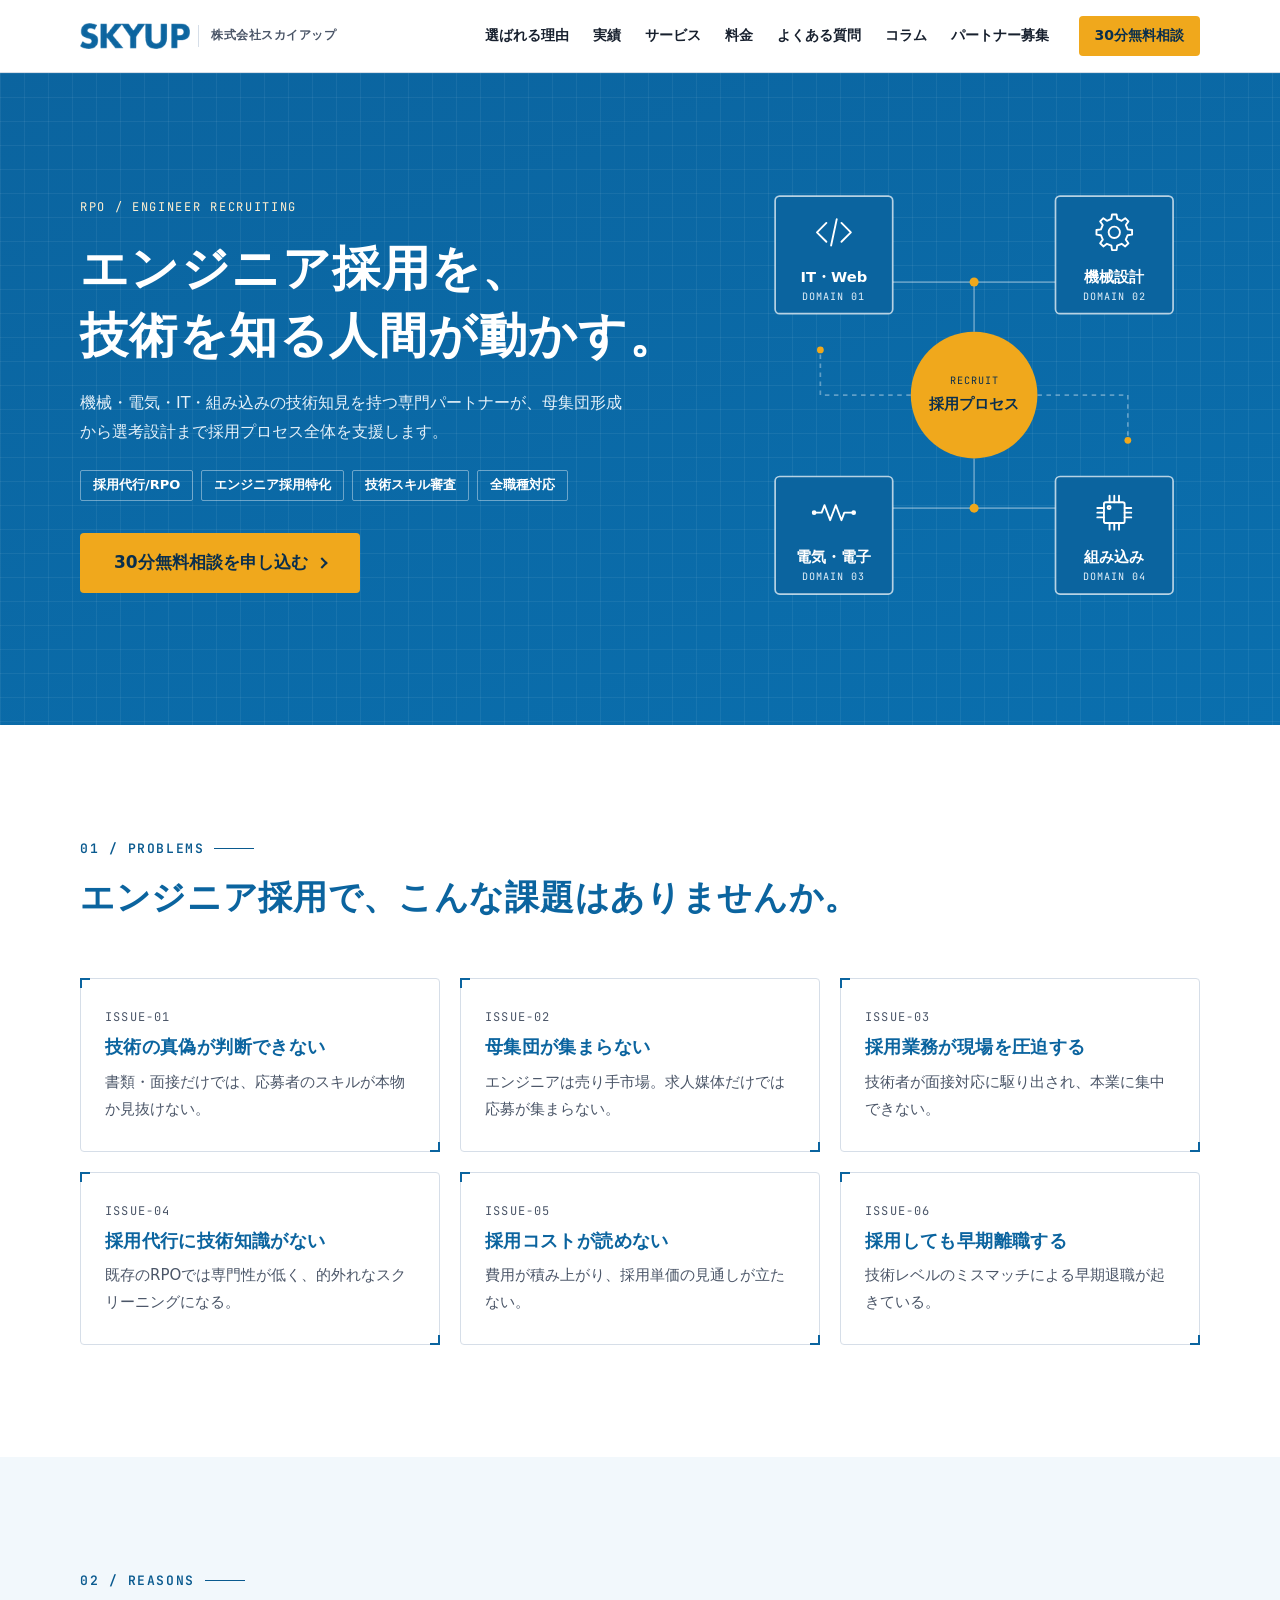
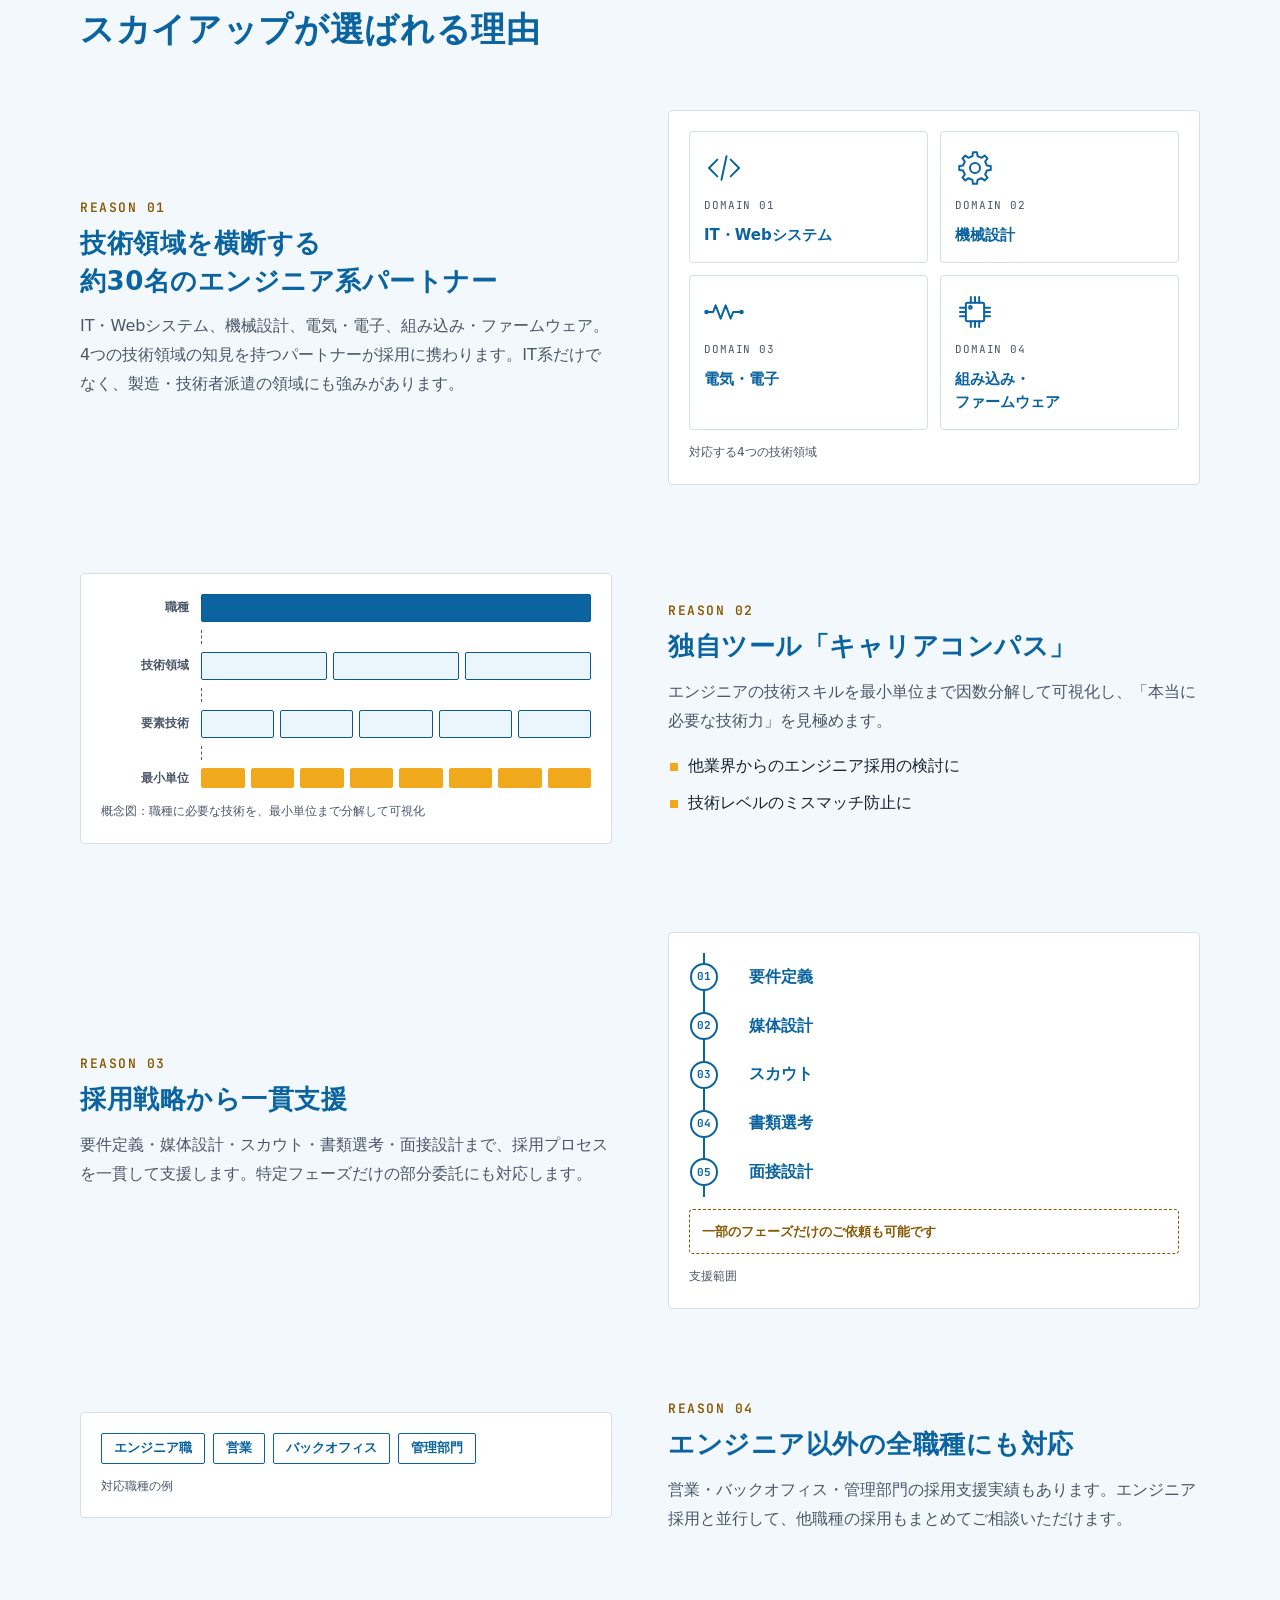
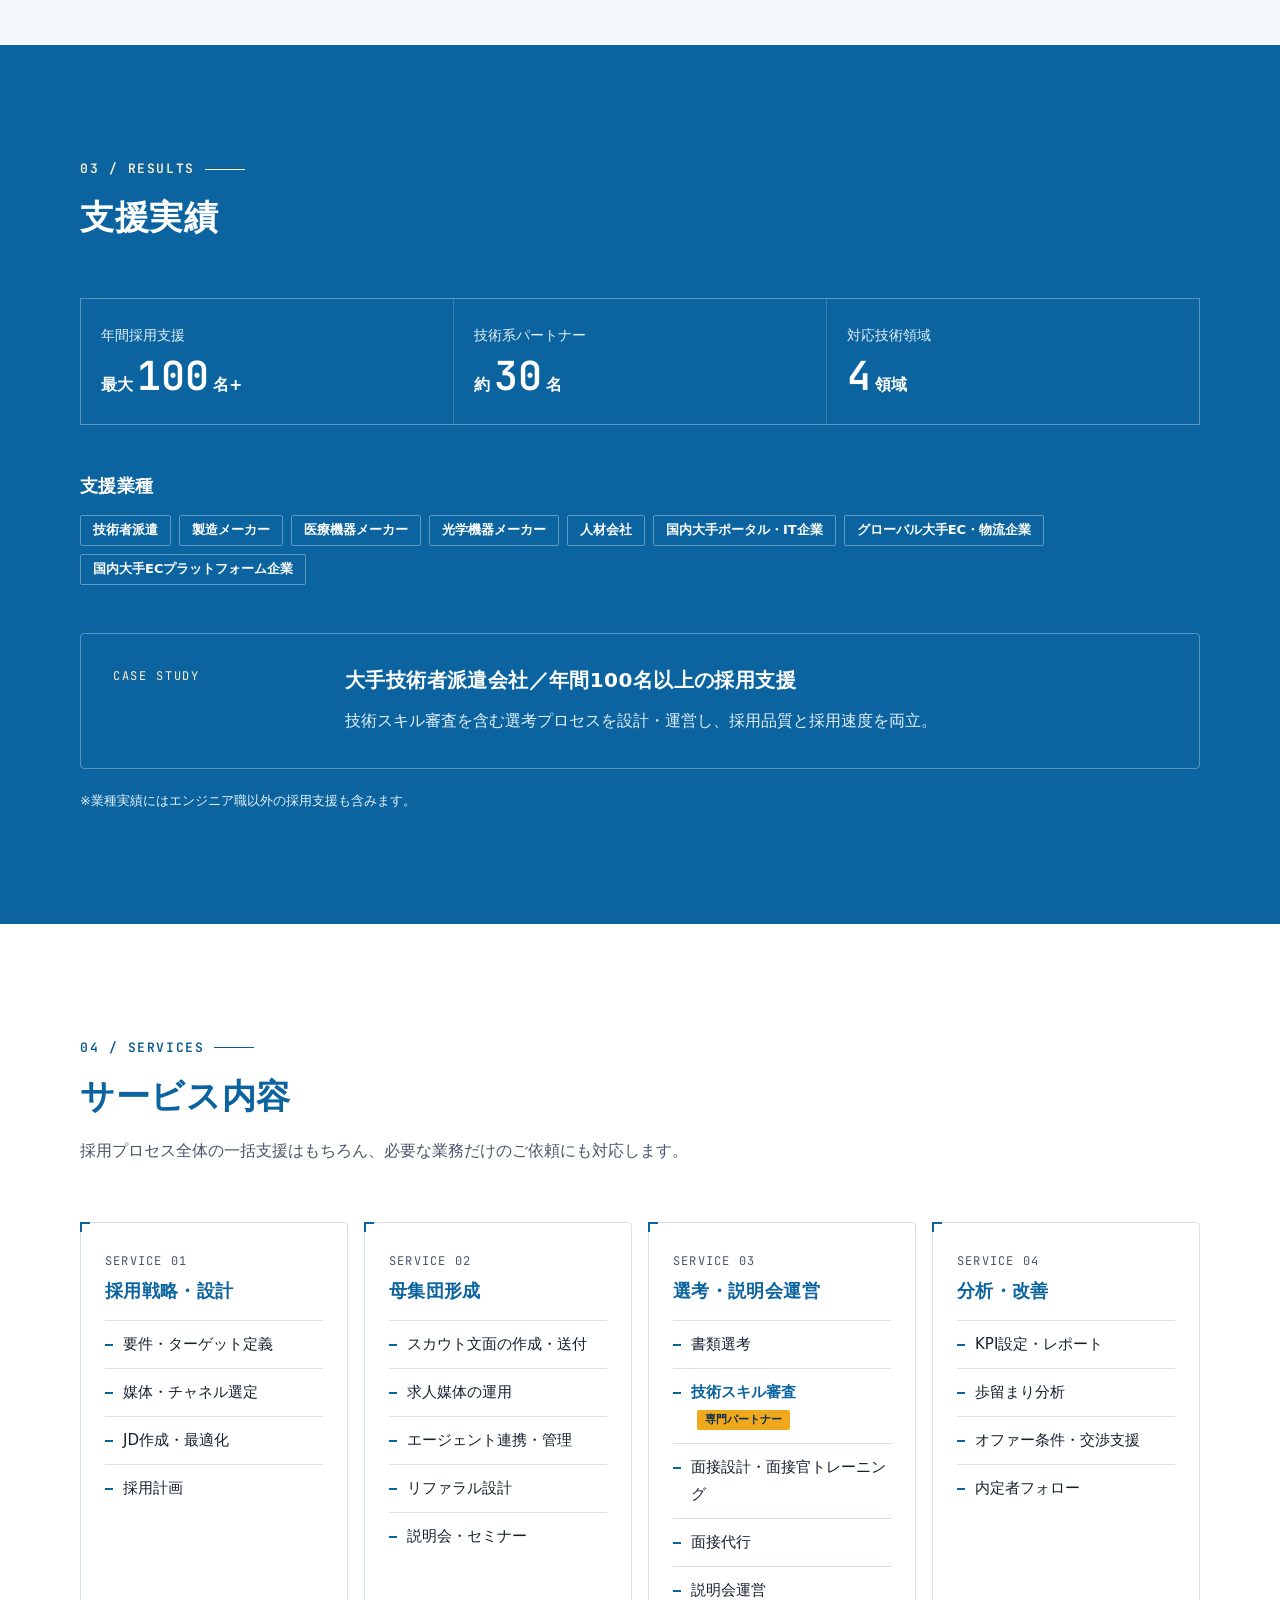
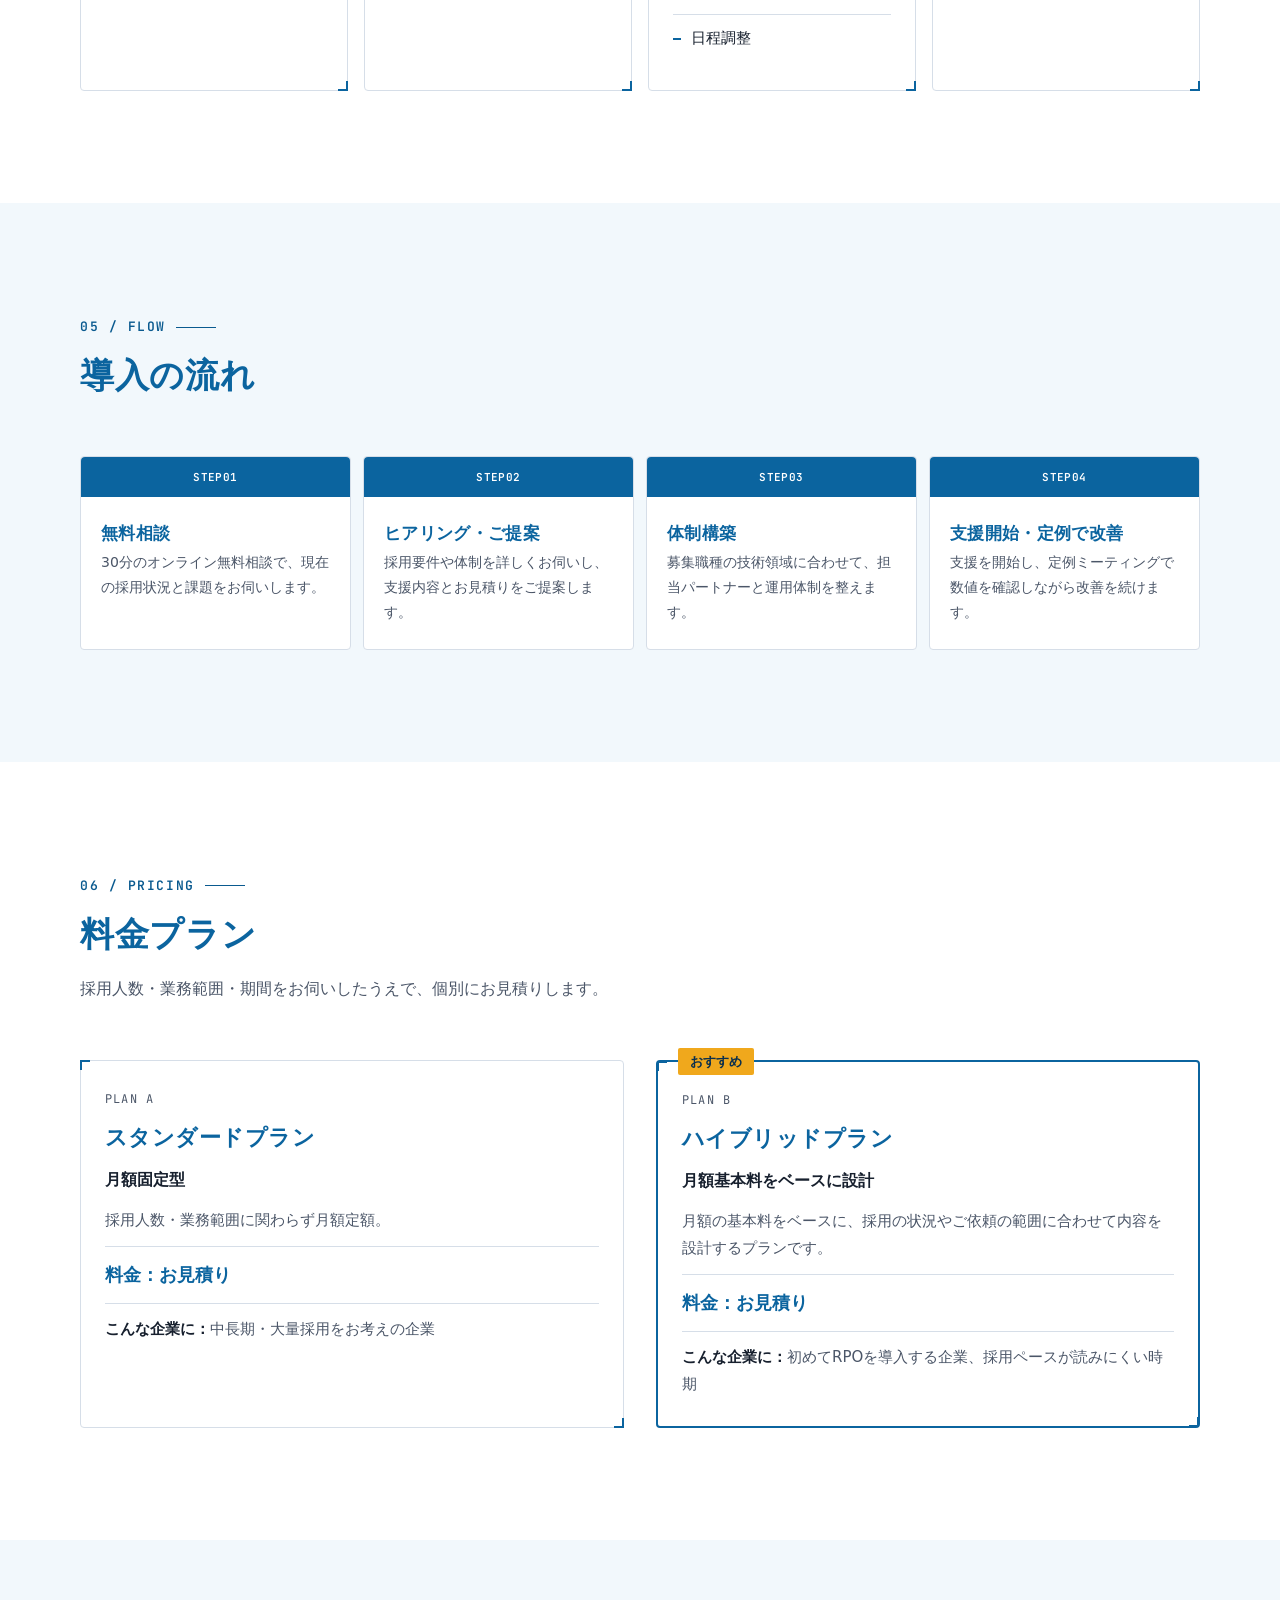
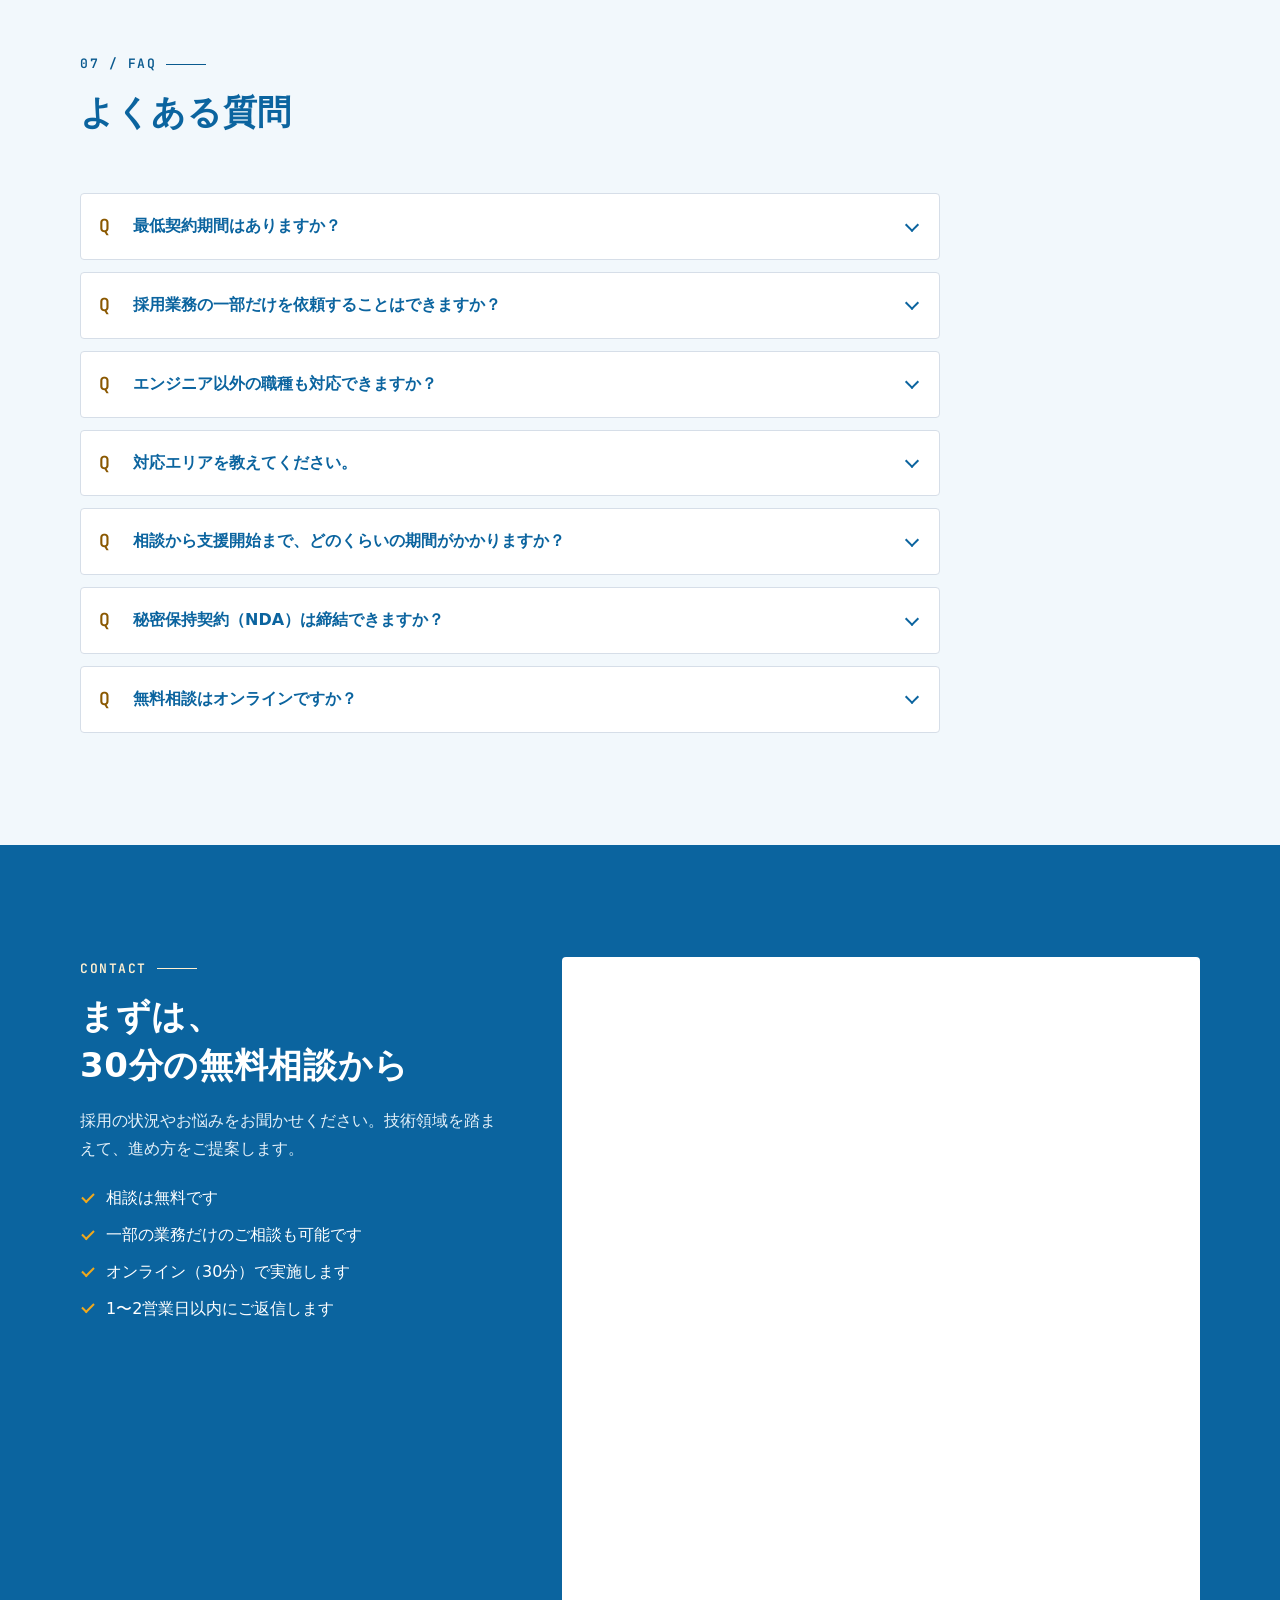
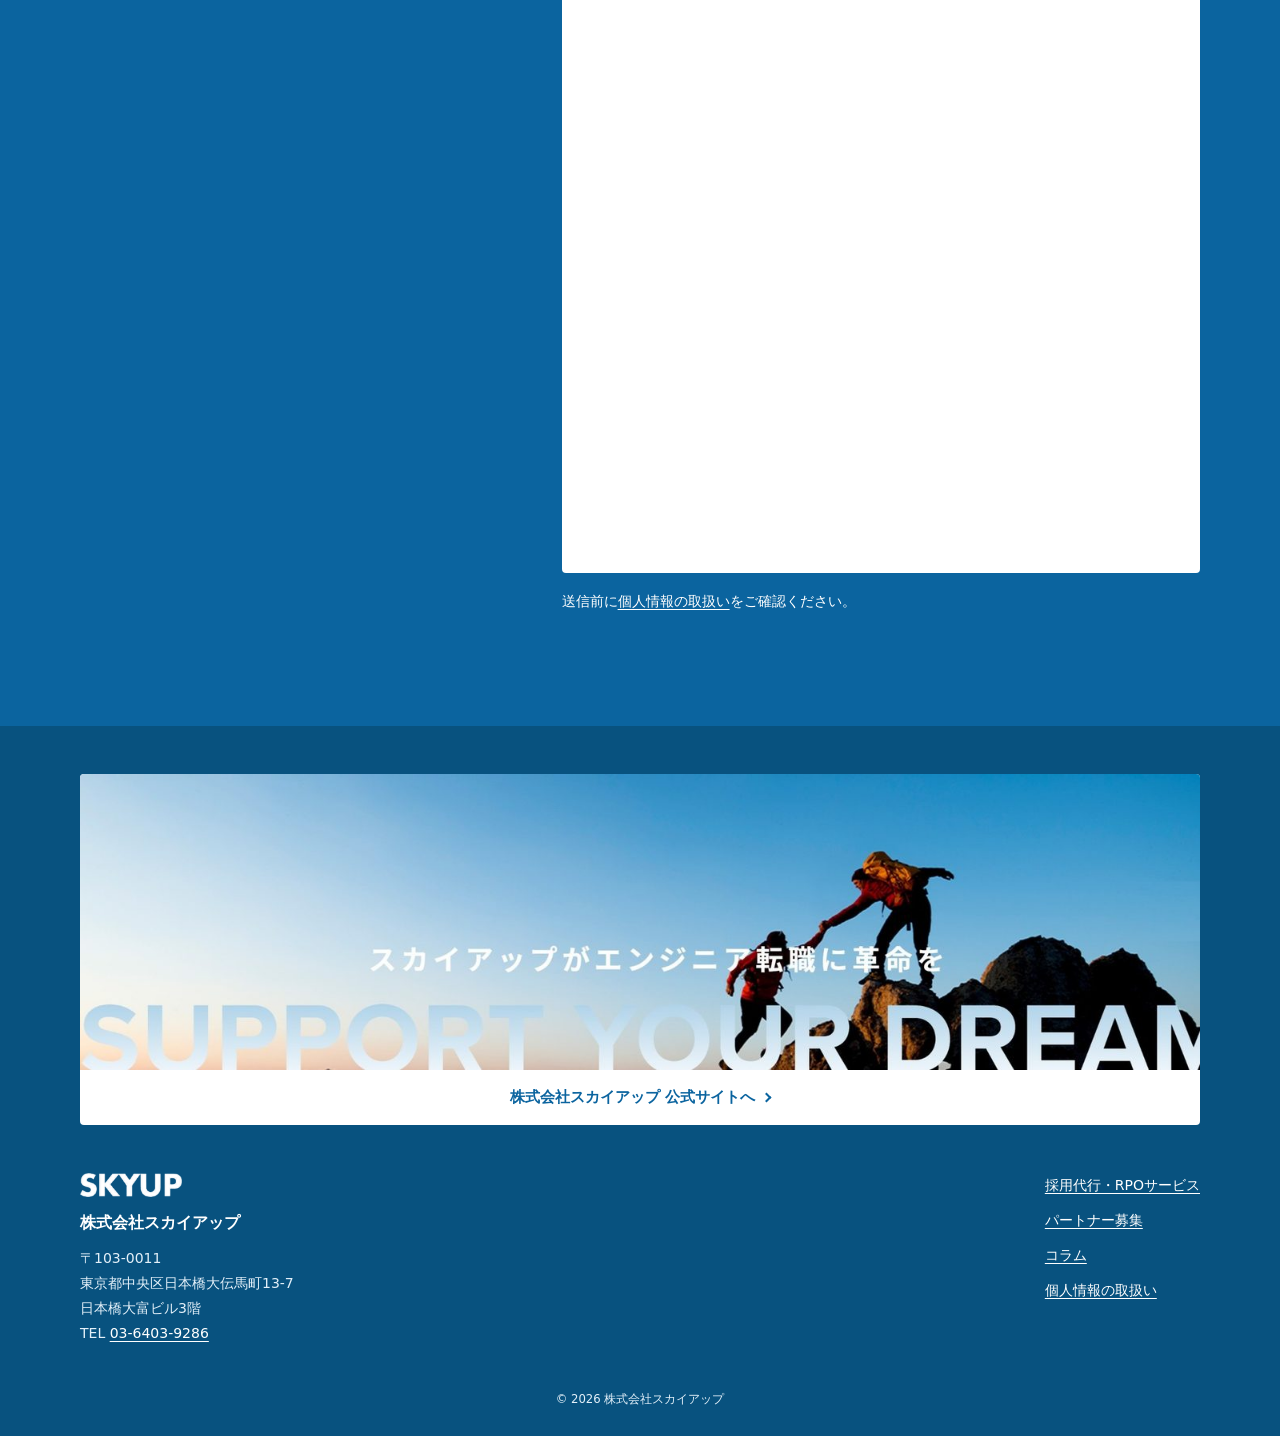
==== commit 31e5daa8: "Remove success-fee wording from pricing Co-Authored-By: Claude Opus 5.5 <noreply@anthropic.com> Clau" ====
--- a/index.html
+++ b/index.html
@@ -391,8 +391,8 @@
             <span class="plan-badge">おすすめ</span>
             <p class="plan-type">PLAN B</p>
             <h3 class="plan-name">ハイブリッドプラン</h3>
-            <p class="plan-model">月額基本料＋採用成功報酬</p>
-            <p class="plan-for">月額の基本料に、採用決定時の成功報酬を組み合わせたプランです。</p>
+            <p class="plan-model">月額基本料をベースに設計</p>
+            <p class="plan-for">月額の基本料をベースに、採用の状況やご依頼の範囲に合わせて内容を設計するプランです。</p>
             <p class="plan-price">料金：お見積り</p>
             <p class="plan-for"><strong>こんな企業に：</strong>初めてRPOを導入する企業、採用ペースが読みにくい時期</p>
           </article>
--- a/assets/css/style.css
+++ b/assets/css/style.css
@@ -393,6 +393,11 @@
 .site-footer { background: #08527f; color: var(--color-on-primary-muted); padding: 48px 0 24px; font-size: .875rem; }
 body:has(.sticky-cta) .site-footer { padding-bottom: calc(24px + 80px); }
 .footer-inner { display: grid; gap: 32px; }
+.corp-banner { display: block; margin-bottom: 48px; border-radius: var(--radius); overflow: hidden; background: #fff; text-decoration: none; }
+.corp-banner img { width: 100%; height: auto; }
+.corp-banner-text { display: flex; justify-content: center; align-items: center; gap: 8px; padding: 14px 16px; color: var(--color-primary) !important; font-weight: 700; font-size: .9375rem; }
+.corp-banner-text::after { content: ""; width: 7px; height: 7px; border-top: 2px solid currentColor; border-right: 2px solid currentColor; transform: rotate(45deg); }
+.corp-banner:hover .corp-banner-text { text-decoration: underline; }
 .footer-name { color: #fff; font-weight: 700; font-size: 1rem; margin-bottom: 8px; }
 .site-footer a { color: #fff; }
 .footer-nav ul { list-style: none; display: grid; gap: 10px; }
@@ -422,6 +427,11 @@
 .thanks-icon { width: 64px; height: 64px; margin: 0 auto 24px; color: var(--color-primary); }
 
 /* ---------- 17. パートナーページ固有 ---------- */
+.photo-band { position: relative; margin: 0; height: 180px; overflow: hidden; background: var(--color-primary); }
+.photo-band img { width: 100%; height: 100%; object-fit: cover; object-position: 62% 100%; }
+.photo-band::after { content: ""; position: absolute; inset: 0; pointer-events: none;
+  background: linear-gradient(to bottom, rgba(10,111,174,.45) 0%, rgba(10,111,174,0) 25%, rgba(255,255,255,0) 86%, rgba(255,255,255,1) 100%); }
+@media (min-width: 1024px) { .photo-band { height: 300px; } }
 .target-list { display: grid; gap: 16px; grid-template-columns: 1fr; list-style: none; }
 .style-table { width: 100%; border-collapse: collapse; background: var(--color-bg); }
 .style-table th, .style-table td { padding: 16px; border: 1px solid var(--color-line); text-align: left; vertical-align: top; }
@@ -490,3 +500,42 @@
   body:has(.sticky-cta) .site-footer { padding-bottom: 24px; }
   .footer-inner { grid-template-columns: 1fr auto; }
 }
+
+/* =========================================================
+   コラム
+   ========================================================= */
+.breadcrumb { font-size: .8125rem; margin-bottom: 16px; color: var(--color-on-primary-muted); }
+.breadcrumb a { color: #fff; }
+.breadcrumb ol { list-style: none; display: flex; flex-wrap: wrap; gap: 6px; }
+.breadcrumb li + li::before { content: "/"; margin-right: 6px; opacity: .7; }
+.article-meta { margin-top: 16px; font-size: .875rem; color: var(--color-on-primary-muted); display: flex; flex-wrap: wrap; gap: 4px 16px; }
+.article-lead { font-size: 1.0625rem; color: var(--color-text); padding: 20px; background: var(--color-primary-050); border-left: 4px solid var(--color-primary); border-radius: 0 var(--radius) var(--radius) 0; }
+.prose h3 { font-size: 1.0625rem; color: var(--color-primary); margin-top: 32px; }
+.prose ol { margin-top: 16px; padding-left: 1.5em; }
+.prose strong { color: var(--color-primary); }
+.prose blockquote { margin: 16px 0 0; padding: 12px 16px; border-left: 3px solid var(--color-line); color: var(--color-text-muted); }
+.point-box { margin-top: 24px; padding: 20px; border: 1px solid var(--color-line); border-radius: var(--radius); background: var(--color-bg); }
+.point-box p:first-child { margin-top: 0; font-weight: 700; color: var(--color-primary); }
+.sources { margin-top: 48px; padding-top: 16px; border-top: 1px solid var(--color-line); font-size: .8125rem; color: var(--color-text-muted); }
+.sources h2 { font-size: 1rem !important; border: 0 !important; margin-top: 0 !important; padding: 0 !important; color: var(--color-text) !important; }
+.sources ol { padding-left: 1.5em; }
+.article-cta { margin-top: 56px; padding: 28px 20px; border-radius: var(--radius); background: var(--hero-gradient); color: #fff; }
+.article-cta h2 { color: #fff !important; border: 0 !important; margin: 0 !important; padding: 0 !important; font-size: 1.25rem !important; }
+.article-cta p { color: var(--color-on-primary-muted); }
+.article-cta .btns { margin-top: 20px; display: flex; flex-direction: column; gap: 12px; }
+.article-cta .btn-ghost { color: #fff; }
+.author-box { margin-top: 32px; padding: 20px; border: 1px solid var(--color-line); border-radius: var(--radius); font-size: .875rem; color: var(--color-text-muted); }
+.author-box strong { display: block; color: var(--color-text); font-size: 1rem; margin-bottom: 4px; }
+.column-list { list-style: none; display: grid; gap: 16px; max-width: 860px; }
+.column-card { display: block; padding: 24px 20px; text-decoration: none; color: inherit; }
+.column-card:hover .card-title { text-decoration: underline; }
+.column-card .tags { margin-top: 12px; color: var(--color-primary); }
+.column-card .tag { font-size: .75rem; padding: 2px 8px; }
+@media (min-width: 600px) { .article-cta .btns { flex-direction: row; } }
+@media (min-width: 1024px) { .gnav a { white-space: nowrap; } }
+@media (min-width: 1024px) and (max-width: 1199px) {
+  .brand-sub { display: none; }
+  .gnav a { padding: 8px 6px; font-size: .8125rem; }
+}
+.breadcrumb li:last-child { display: none; }
+@media (min-width: 768px) { .breadcrumb li:last-child { display: list-item; } }
